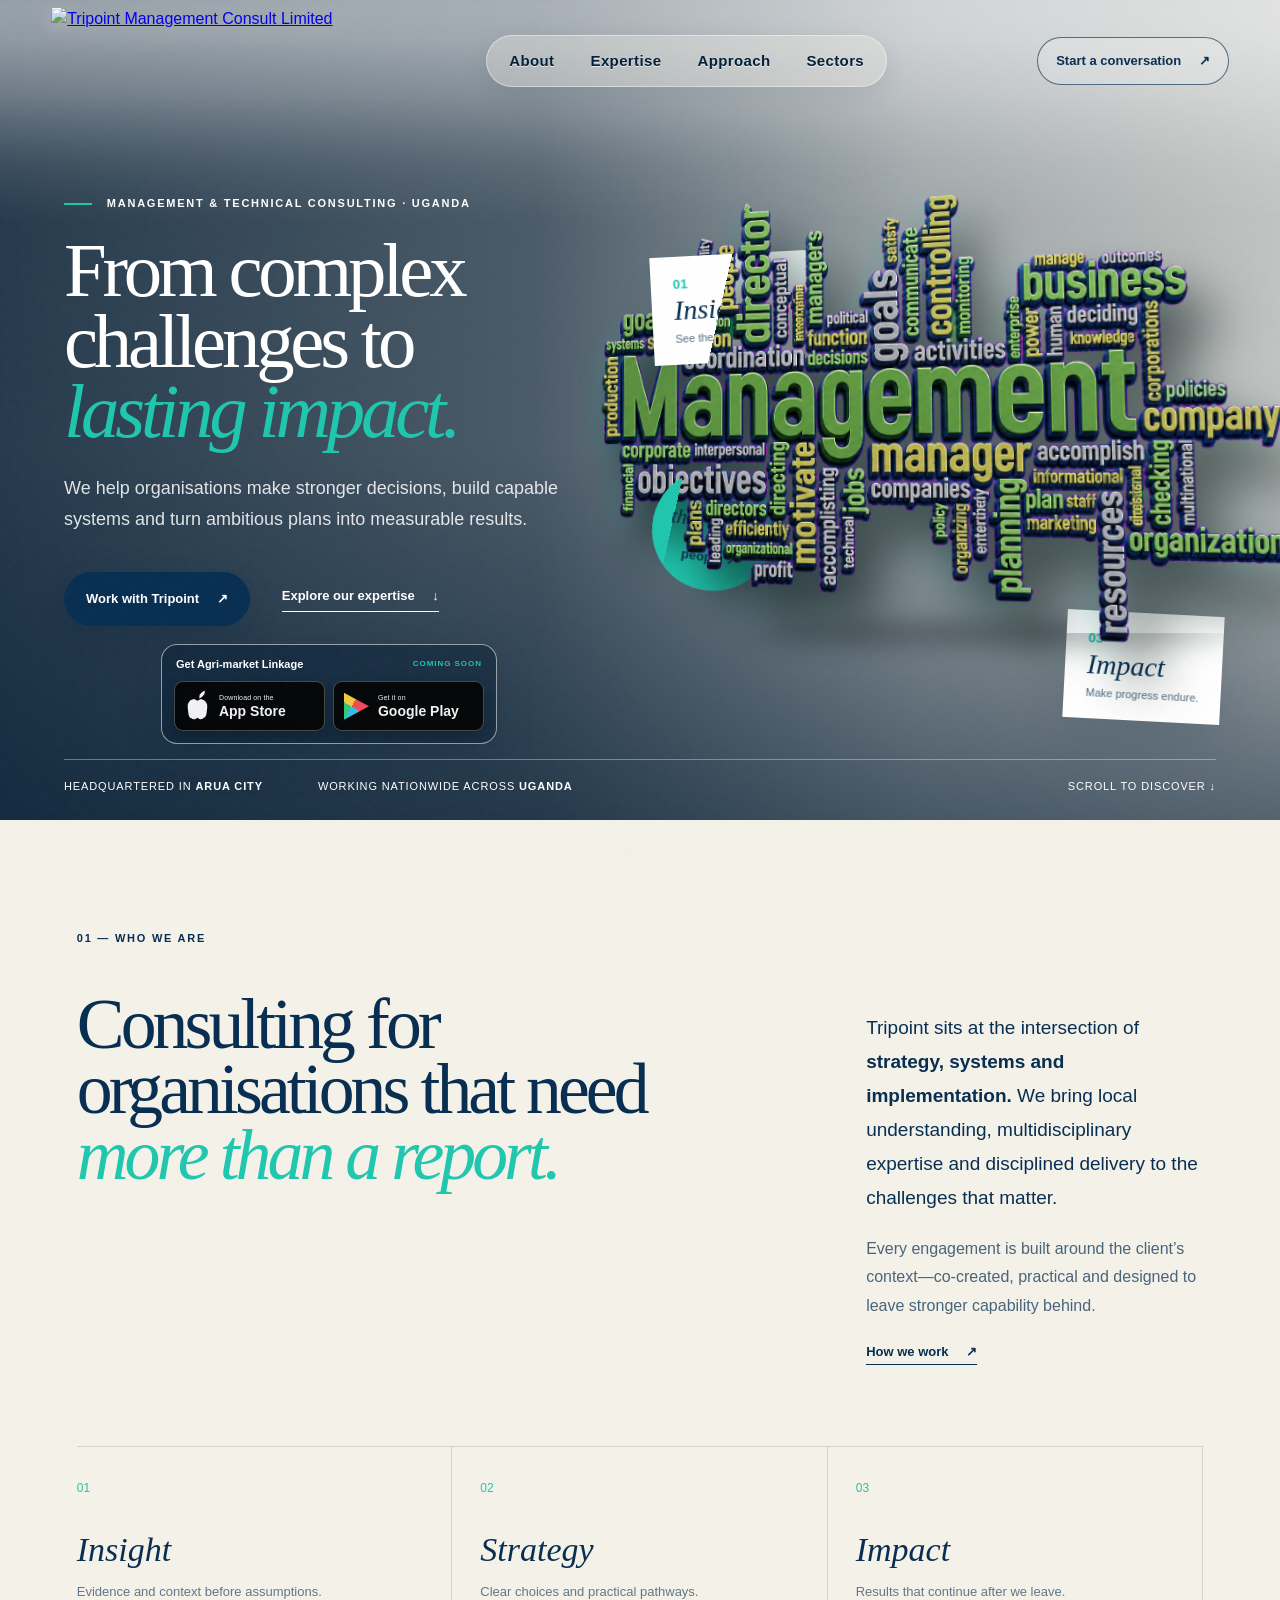
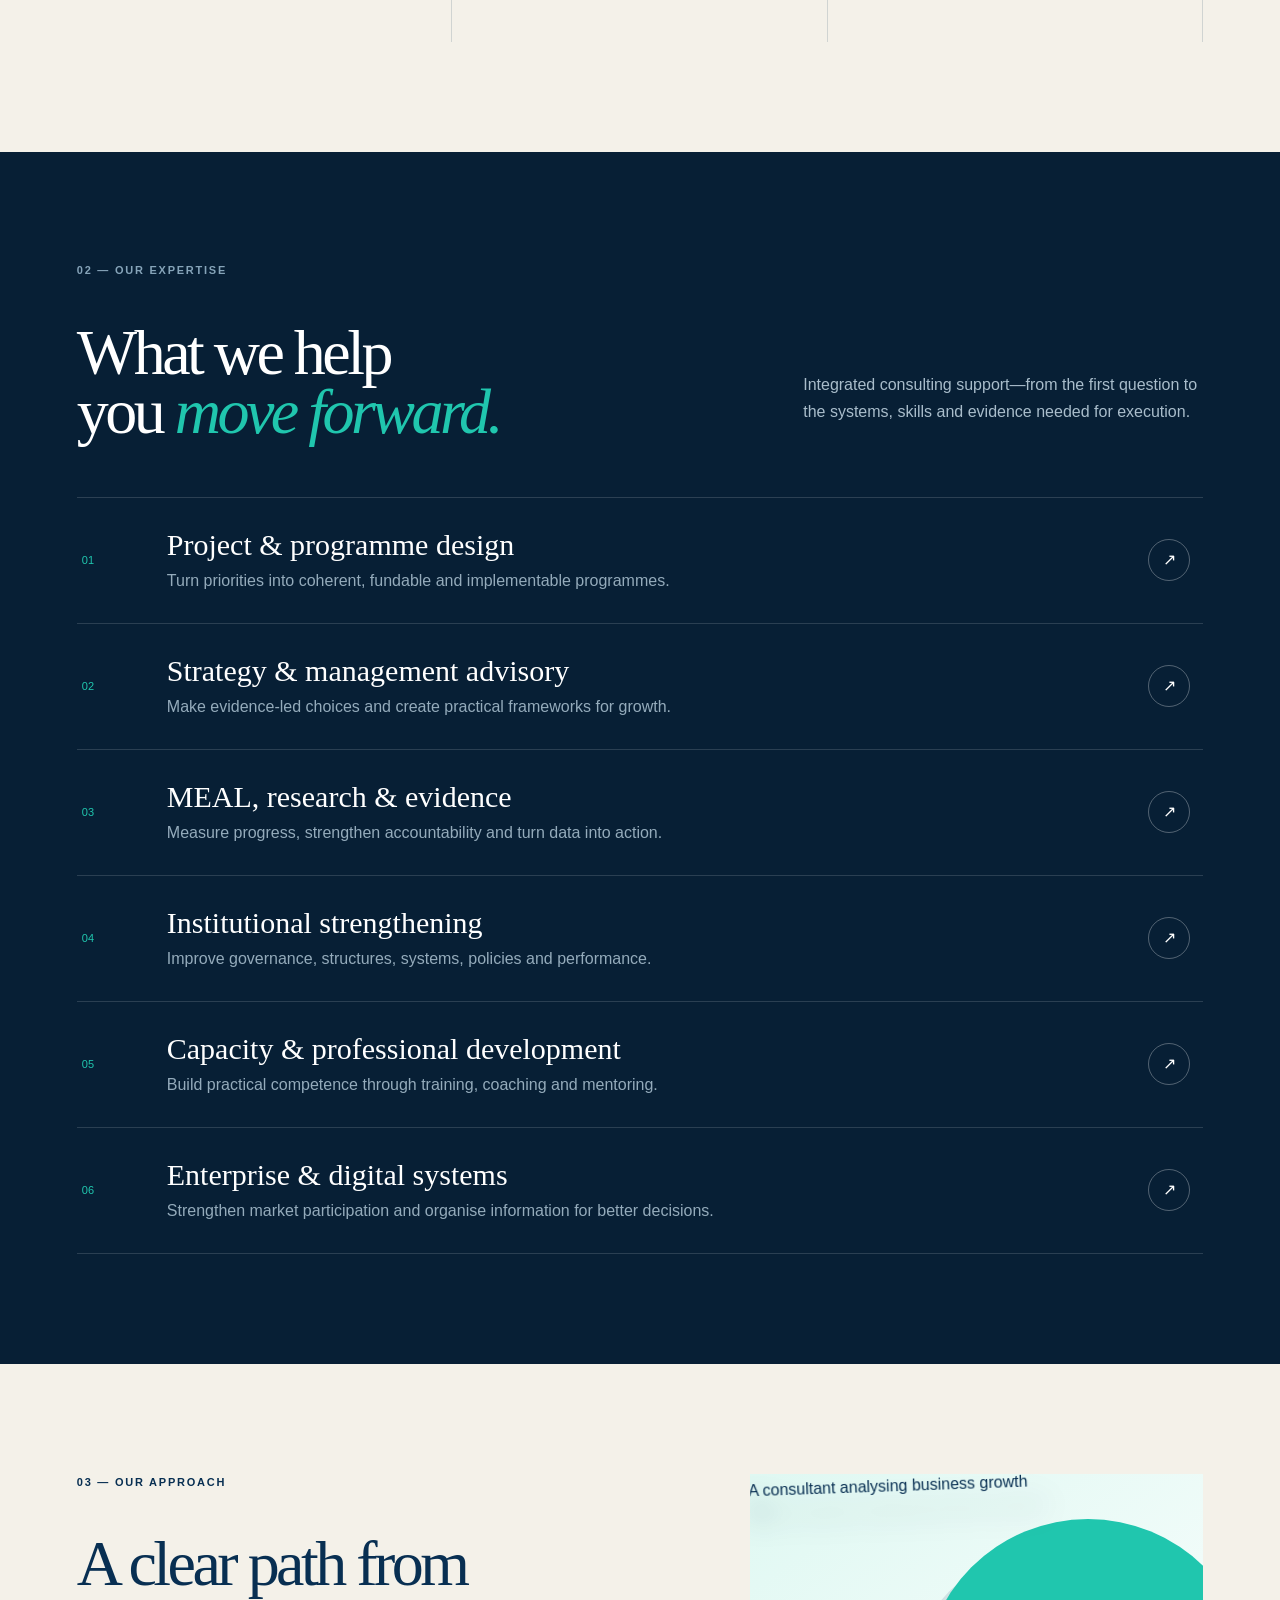
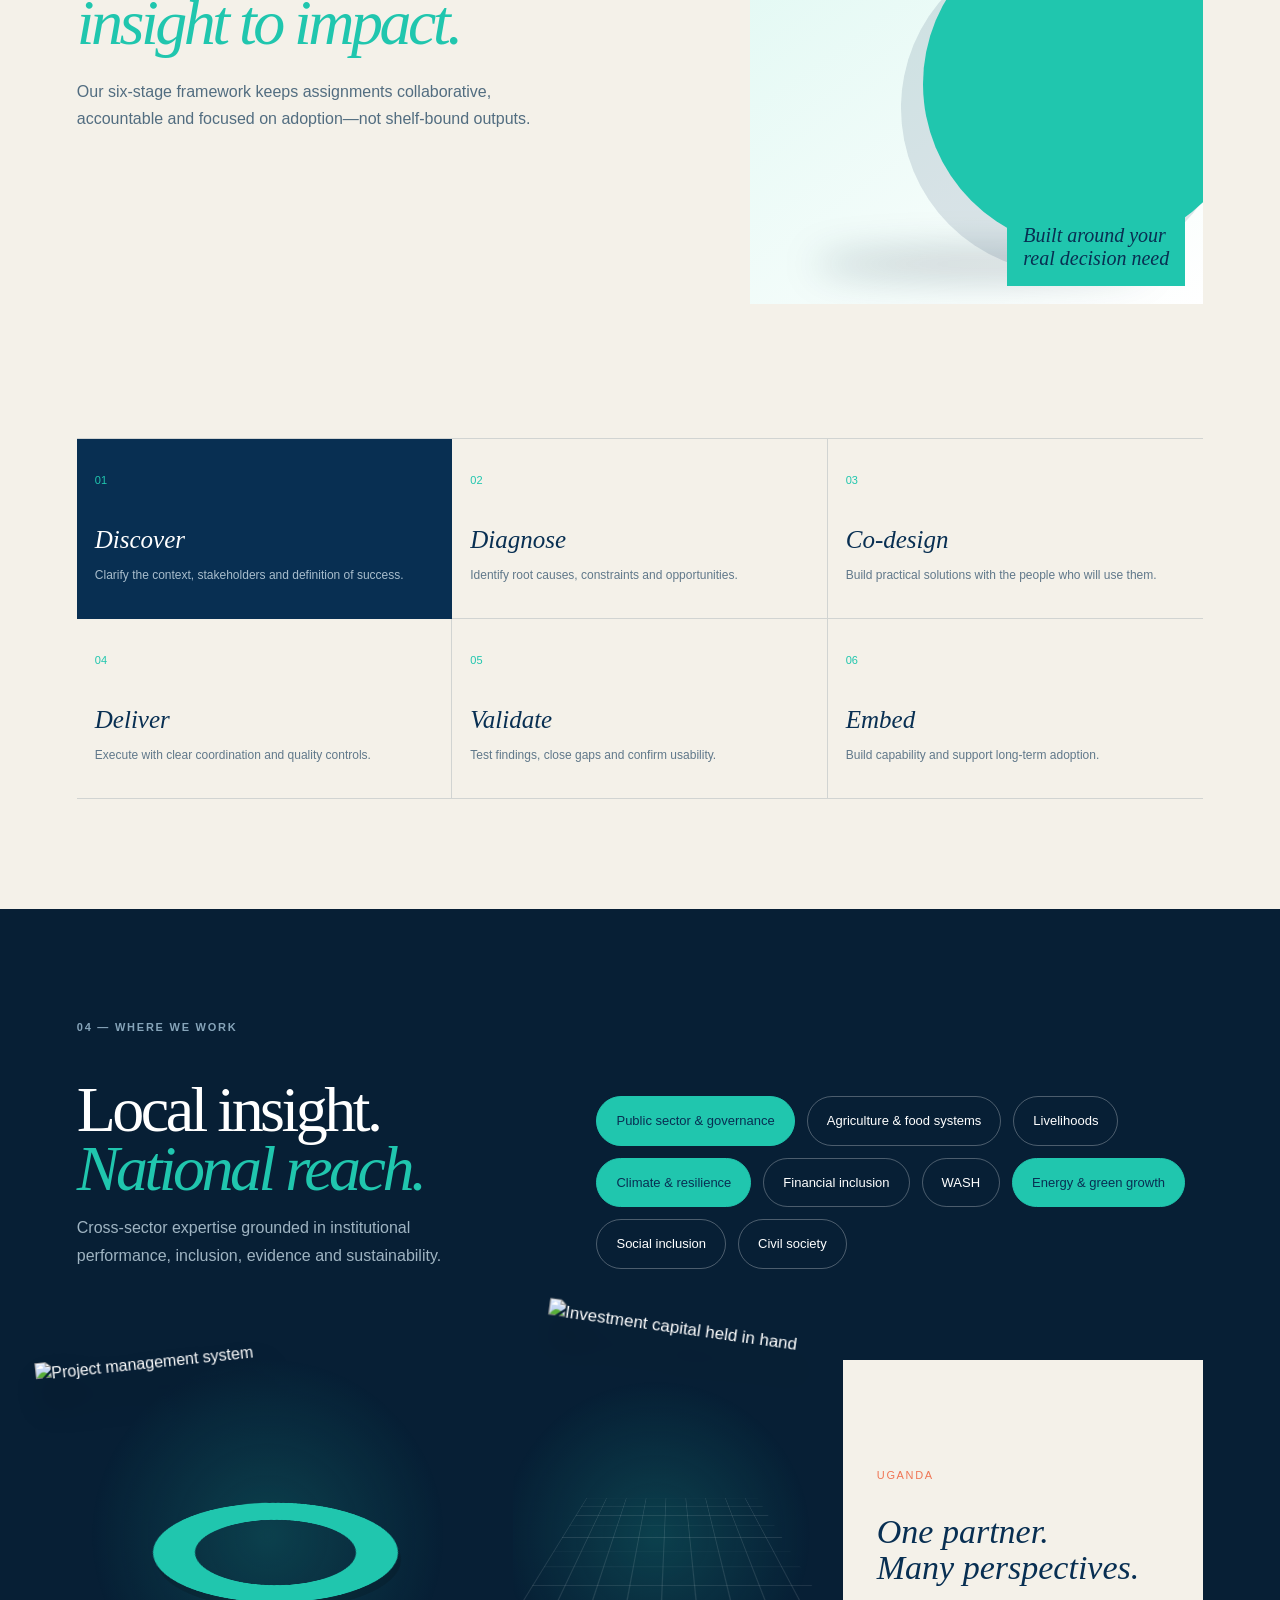
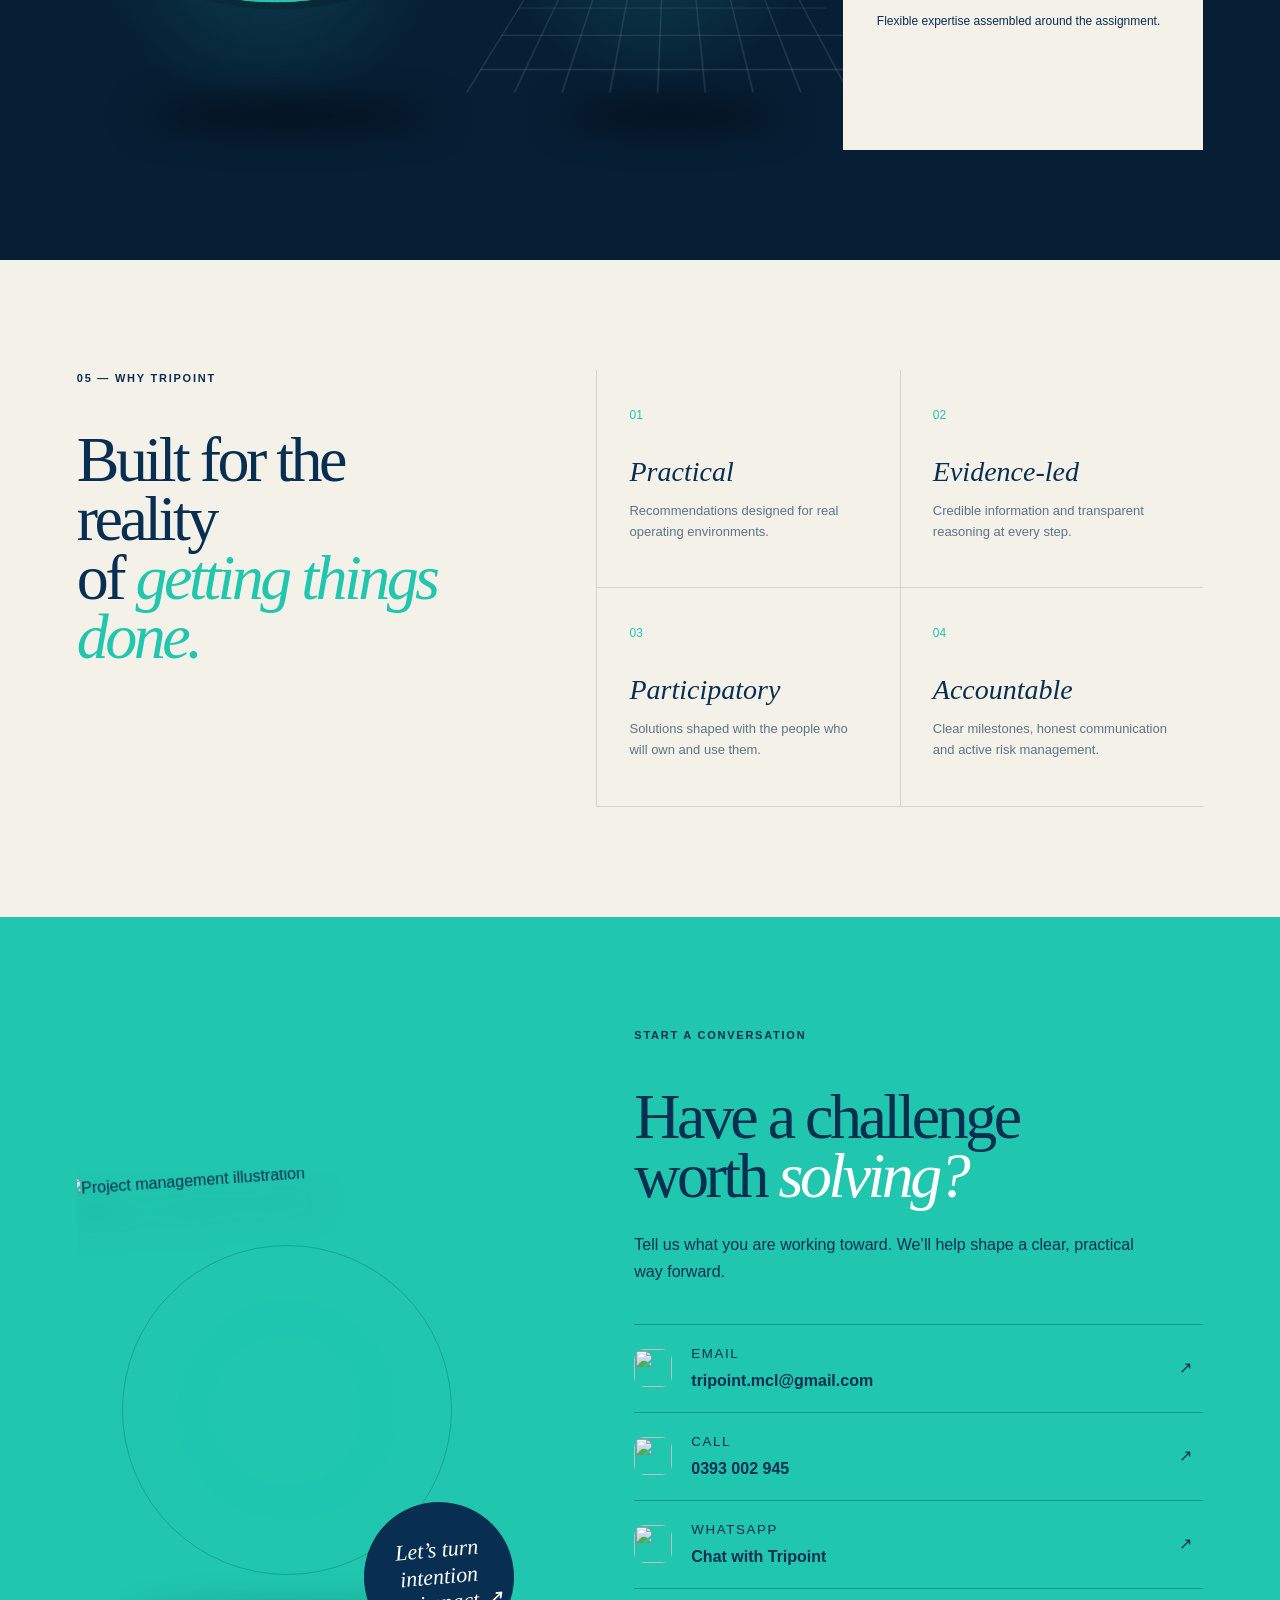
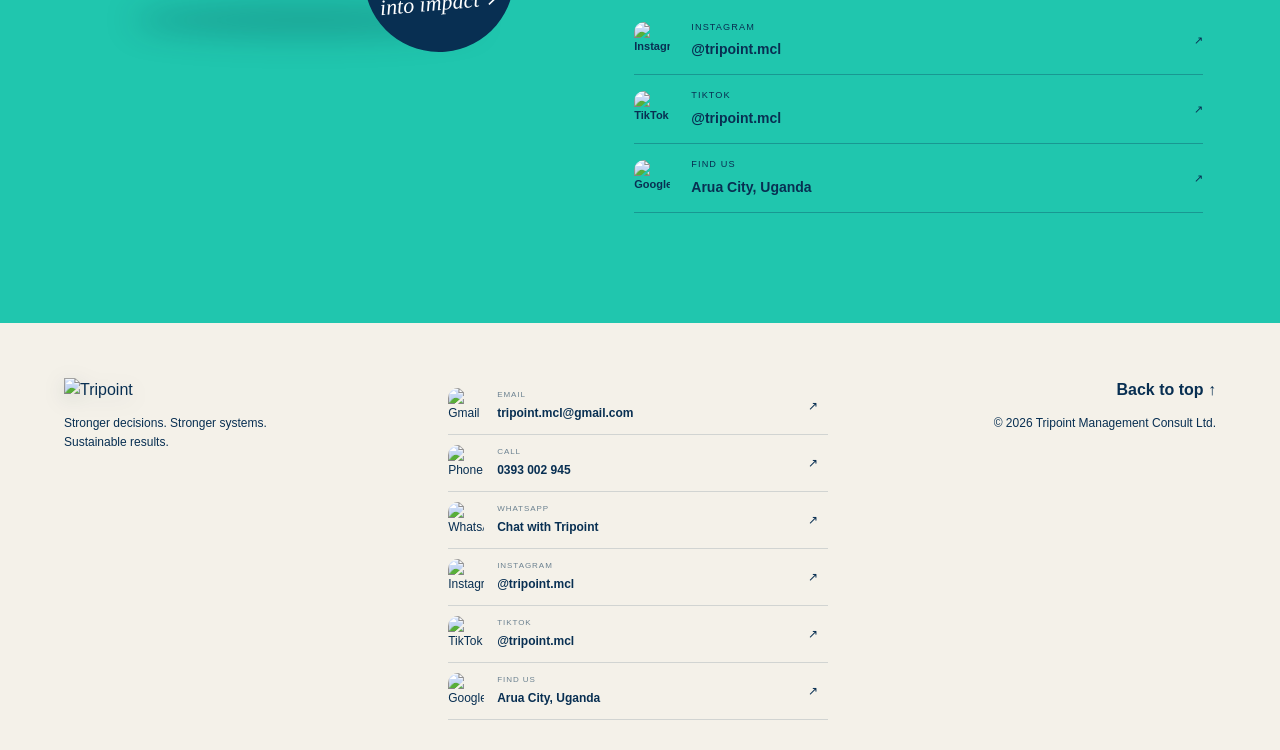
==== index.html @ 6d9716b6 "Replace hero graph with management artwork" ====
<!doctype html>
<html lang="en">
<head>
  <meta charset="UTF-8">
  <meta name="viewport" content="width=device-width, initial-scale=1.0">
  <meta name="description" content="Tripoint Management Consult Limited — practical, evidence-informed consulting for stronger institutions and sustainable results across Uganda.">
  <title>Tripoint Management Consult Limited</title>
  <link rel="stylesheet" href="styles.css">
  <script defer src="script.js"></script>
</head>
<body>
  <div class="noise" aria-hidden="true"></div>
  <header class="site-header" id="top">
    <a class="brand" href="#top" aria-label="Tripoint home"><img src="assets/tripoint-logo-transparent.png" alt="Tripoint Management Consult Limited"></a>
    <nav class="desktop-nav" aria-label="Primary navigation">
      <a href="about.html">About</a><a href="expertise.html">Expertise</a><a href="approach.html">Approach</a><a href="sectors.html">Sectors</a>
    </nav>
    <a class="nav-cta" href="contact.html">Start a conversation <span>↗</span></a>
    <button class="menu-toggle" aria-expanded="false" aria-controls="mobile-nav" aria-label="Open menu"><span></span><span></span><span></span></button>
    <nav class="mobile-nav" id="mobile-nav" aria-label="Mobile navigation"><a href="about.html">About</a><a href="expertise.html">Expertise</a><a href="approach.html">Approach</a><a href="sectors.html">Sectors</a><a href="contact.html">Contact</a></nav>
  </header>

  <main>
    <section class="hero">
      <div class="hero-copy reveal">
        <p class="eyebrow"><span></span> Management & technical consulting · Uganda</p>
        <h1>From complex<br>challenges to<br><em>lasting impact.</em></h1>
        <p class="hero-lede">We help organisations make stronger decisions, build capable systems and turn ambitious plans into measurable results.</p>
        <div class="hero-actions">
          <div class="hero-action-links"><a class="button primary" href="contact.html">Work with Tripoint <span>↗</span></a><a class="text-link" href="#services">Explore our expertise <span>↓</span></a></div>
          <div class="app-downloads" aria-label="Agri-market Linkage app downloads coming soon">
            <div class="app-downloads-heading"><strong>Get Agri-market Linkage</strong><span>Coming soon</span></div>
            <div class="store-links">
              <a class="store-badge apple-store" href="#" data-placeholder-link aria-disabled="true" aria-label="Download on the App Store — coming soon"><span class="store-icon apple-icon" aria-hidden="true">●</span><span><small>Download on the</small><strong>App Store</strong></span></a>
              <a class="store-badge play-store" href="#" data-placeholder-link aria-disabled="true" aria-label="Get it on Google Play — coming soon"><span class="store-icon play-icon" aria-hidden="true"></span><span><small>Get it on</small><strong>Google Play</strong></span></a>
            </div>
          </div>
        </div>
      </div>
      <div class="hero-art reveal" aria-label="A visual collage representing strategy, partnership and growth">
        <div class="hero-orbit orbit-one"></div><div class="hero-orbit orbit-two"></div>
        <img class="hero-cutout hero-wordcloud" src="assets/management-wordcloud-3d.png" alt="Three-dimensional management word cloud">
        <div class="floating-card card-insight"><small>01</small><strong>Insight</strong><p>See the real challenge.</p></div>
        <div class="floating-card card-impact"><small>03</small><strong>Impact</strong><p>Make progress endure.</p></div>
        <a class="stamp" href="approach.html" aria-label="Explore Tripoint's approach">Strategy<br><span>that moves</span><br>people ↗</a>
      </div>
      <div class="hero-footer"><p>Headquartered in <strong>Arua City</strong></p><p>Working nationwide across <strong>Uganda</strong></p><a href="#about">Scroll to discover <span>↓</span></a></div>
    </section>

    <section class="statement section" id="about">
      <div class="section-kicker reveal">01 — Who we are</div>
      <div class="statement-grid">
        <h2 class="reveal">Consulting for organisations that need <em>more than a report.</em></h2>
        <div class="statement-copy reveal"><p>Tripoint sits at the intersection of <strong>strategy, systems and implementation.</strong> We bring local understanding, multidisciplinary expertise and disciplined delivery to the challenges that matter.</p><p>Every engagement is built around the client’s context—co-created, practical and designed to leave stronger capability behind.</p><a class="text-link dark" href="#approach">How we work <span>↗</span></a></div>
      </div>
      <div class="principles reveal">
        <article><span>01</span><h3>Insight</h3><p>Evidence and context before assumptions.</p></article>
        <article><span>02</span><h3>Strategy</h3><p>Clear choices and practical pathways.</p></article>
        <article><span>03</span><h3>Impact</h3><p>Results that continue after we leave.</p></article>
      </div>
    </section>

    <section class="services section" id="services">
      <div class="services-heading reveal"><div><div class="section-kicker light">02 — Our expertise</div><h2>What we help<br>you <em>move forward.</em></h2></div><p>Integrated consulting support—from the first question to the systems, skills and evidence needed for execution.</p></div>
      <div class="service-list">
        <a class="service-item reveal" href="expertise.html"><span class="service-no">01</span><div><h3>Project & programme design</h3><p>Turn priorities into coherent, fundable and implementable programmes.</p></div><span class="service-arrow">↗</span></a>
        <a class="service-item reveal" href="expertise.html"><span class="service-no">02</span><div><h3>Strategy & management advisory</h3><p>Make evidence-led choices and create practical frameworks for growth.</p></div><span class="service-arrow">↗</span></a>
        <a class="service-item reveal" href="expertise.html"><span class="service-no">03</span><div><h3>MEAL, research & evidence</h3><p>Measure progress, strengthen accountability and turn data into action.</p></div><span class="service-arrow">↗</span></a>
        <a class="service-item reveal" href="expertise.html"><span class="service-no">04</span><div><h3>Institutional strengthening</h3><p>Improve governance, structures, systems, policies and performance.</p></div><span class="service-arrow">↗</span></a>
        <a class="service-item reveal" href="expertise.html"><span class="service-no">05</span><div><h3>Capacity & professional development</h3><p>Build practical competence through training, coaching and mentoring.</p></div><span class="service-arrow">↗</span></a>
        <a class="service-item reveal" href="expertise.html"><span class="service-no">06</span><div><h3>Enterprise & digital systems</h3><p>Strengthen market participation and organise information for better decisions.</p></div><span class="service-arrow">↗</span></a>
      </div>
    </section>

    <section class="approach section" id="approach">
      <div class="approach-intro reveal"><div class="section-kicker">03 — Our approach</div><h2>A clear path from<br><em>insight to impact.</em></h2><p>Our six-stage framework keeps assignments collaborative, accountable and focused on adoption—not shelf-bound outputs.</p></div>
      <div class="approach-visual reveal"><div class="depth-disc"></div><img src="assets/consultant-cutout.png" alt="A consultant analysing business growth"><span class="visual-label">Built around your<br>real decision need</span></div>
      <div class="steps reveal">
        <article class="active"><span>01</span><h3>Discover</h3><p>Clarify the context, stakeholders and definition of success.</p></article>
        <article><span>02</span><h3>Diagnose</h3><p>Identify root causes, constraints and opportunities.</p></article>
        <article><span>03</span><h3>Co-design</h3><p>Build practical solutions with the people who will use them.</p></article>
        <article><span>04</span><h3>Deliver</h3><p>Execute with clear coordination and quality controls.</p></article>
        <article><span>05</span><h3>Validate</h3><p>Test findings, close gaps and confirm usability.</p></article>
        <article><span>06</span><h3>Embed</h3><p>Build capability and support long-term adoption.</p></article>
      </div>
    </section>

    <section class="sectors section" id="sectors">
      <div class="section-kicker light reveal">04 — Where we work</div>
      <div class="sector-layout">
        <div class="sector-title reveal"><h2>Local insight.<br><em>National reach.</em></h2><p>Cross-sector expertise grounded in institutional performance, inclusion, evidence and sustainability.</p></div>
        <div class="sector-cloud reveal"><a href="sectors.html">Public sector & governance</a><a href="sectors.html">Agriculture & food systems</a><a href="sectors.html">Livelihoods</a><a href="sectors.html">Climate & resilience</a><a href="sectors.html">Financial inclusion</a><a href="sectors.html">WASH</a><a href="sectors.html">Energy & green growth</a><a href="sectors.html">Social inclusion</a><a href="sectors.html">Civil society</a></div>
      </div>
      <div class="sector-collage reveal"><figure class="cutout-stage stage-project"><span class="stage-ring"></span><img src="assets/project-management-cutout.png" alt="Project management system"></figure><figure class="cutout-stage stage-capital"><span class="stage-grid"></span><img src="assets/capital-cutout.png" alt="Investment capital held in hand"></figure><div class="collage-note"><span>Uganda</span><strong>One partner.<br>Many perspectives.</strong><p>Flexible expertise assembled around the assignment.</p></div></div>
    </section>

    <section class="why section">
      <div class="why-copy reveal"><div class="section-kicker">05 — Why Tripoint</div><h2>Built for the reality<br>of <em>getting things done.</em></h2></div>
      <div class="why-grid reveal"><article><span>01</span><h3>Practical</h3><p>Recommendations designed for real operating environments.</p></article><article><span>02</span><h3>Evidence-led</h3><p>Credible information and transparent reasoning at every step.</p></article><article><span>03</span><h3>Participatory</h3><p>Solutions shaped with the people who will own and use them.</p></article><article><span>04</span><h3>Accountable</h3><p>Clear milestones, honest communication and active risk management.</p></article></div>
    </section>

    <section class="contact section" id="contact">
      <div class="contact-art reveal"><span class="contact-ring one"></span><span class="contact-ring two"></span><img src="assets/project-management-transparent.png" alt="Project management illustration"><a class="contact-badge" href="contact.html" aria-label="Start a conversation with Tripoint">Let’s turn<br>intention<br>into impact ↗</a></div>
      <div class="contact-copy reveal"><div class="section-kicker">Start a conversation</div><h2>Have a challenge<br>worth <em>solving?</em></h2><p>Tell us what you are working toward. We’ll help shape a clear, practical way forward.</p><div class="contact-links icon-contact-links"><a href="mailto:tripoint.mcl@gmail.com"><img src="assets/gmail.jpg" alt=""><span><small>Email</small><strong>tripoint.mcl@gmail.com</strong></span><b>↗</b></a><a href="tel:+256393002945"><img src="assets/phone.jpg" alt=""><span><small>Call</small><strong>0393 002 945</strong></span><b>↗</b></a><a href="https://wa.me/256781678974" target="_blank" rel="noopener"><img src="assets/whatsapp.jpg" alt=""><span><small>WhatsApp</small><strong>Chat with Tripoint</strong></span><b>↗</b></a></div><div class="social-links contact-socials"><a href="https://www.instagram.com/" target="_blank" rel="noopener"><img src="assets/instagram.jpg" alt="Instagram"><span><small>Instagram</small><strong>@tripoint.mcl</strong></span><b>↗</b></a><a href="https://www.tiktok.com/" target="_blank" rel="noopener"><img src="assets/tiktok.jpg" alt="TikTok"><span><small>TikTok</small><strong>@tripoint.mcl</strong></span><b>↗</b></a><a href="https://www.google.com/maps/search/?api=1&query=Arua+City+Uganda" target="_blank" rel="noopener"><img src="assets/maps.jpg" alt="Google Maps"><span><small>Find us</small><strong>Arua City, Uganda</strong></span><b>↗</b></a></div></div>
    </section>
  </main>

  <footer><div class="footer-brand"><img src="assets/tripoint-logo-transparent.png" alt="Tripoint"><p>Stronger decisions. Stronger systems.<br>Sustainable results.</p></div><div class="social-links footer-socials"><a href="mailto:tripoint.mcl@gmail.com"><img src="assets/gmail.jpg" alt="Gmail"><span><small>Email</small><strong>tripoint.mcl@gmail.com</strong></span><b>↗</b></a><a href="tel:+256393002945"><img src="assets/phone.jpg" alt="Phone"><span><small>Call</small><strong>0393 002 945</strong></span><b>↗</b></a><a href="https://wa.me/256781678974" target="_blank" rel="noopener"><img src="assets/whatsapp.jpg" alt="WhatsApp"><span><small>WhatsApp</small><strong>Chat with Tripoint</strong></span><b>↗</b></a><a href="https://www.instagram.com/" target="_blank" rel="noopener"><img src="assets/instagram.jpg" alt="Instagram"><span><small>Instagram</small><strong>@tripoint.mcl</strong></span><b>↗</b></a><a href="https://www.tiktok.com/" target="_blank" rel="noopener"><img src="assets/tiktok.jpg" alt="TikTok"><span><small>TikTok</small><strong>@tripoint.mcl</strong></span><b>↗</b></a><a href="https://www.google.com/maps/search/?api=1&query=Arua+City+Uganda" target="_blank" rel="noopener"><img src="assets/maps.jpg" alt="Google Maps"><span><small>Find us</small><strong>Arua City, Uganda</strong></span><b>↗</b></a></div><div class="footer-end"><a class="back-to-top" href="#top">Back to top ↑</a><p>© <span id="year"></span> Tripoint Management Consult Ltd.</p></div></footer>
</body>
</html>
---- styles.css ----
:root{--ink:#082f52;--ink-2:#071f35;--mint:#20c6ae;--paper:#f4f1e9;--white:#fff;--line:rgba(8,47,82,.15);--orange:#ef7554;--serif:Georgia,'Times New Roman',serif;--sans:Arial,Helvetica,sans-serif}*{box-sizing:border-box}html{scroll-behavior:smooth}body{margin:0;background:var(--paper);color:var(--ink);font-family:var(--sans);overflow-x:hidden}.noise{position:fixed;inset:0;pointer-events:none;z-index:99;opacity:.025;background-image:url("data:image/svg+xml,%3Csvg viewBox='0 0 140 140' xmlns='http://www.w3.org/2000/svg'%3E%3Cfilter id='n'%3E%3CfeTurbulence type='fractalNoise' baseFrequency='.9' numOctaves='3' stitchTiles='stitch'/%3E%3C/filter%3E%3Crect width='100%25' height='100%25' filter='url(%23n)' opacity='.8'/%3E%3C/svg%3E")}.site-header{height:90px;padding:12px 4vw;display:flex;align-items:center;justify-content:space-between;border-bottom:1px solid var(--line);position:absolute;top:0;left:0;width:100%;z-index:20}.brand{background:white;border-radius:4px;padding:8px 12px;display:block}.brand img{width:120px;height:50px;object-fit:contain;display:block}.desktop-nav{display:flex;gap:36px}.desktop-nav a,.nav-cta,.mobile-nav a{color:var(--ink);text-decoration:none;font-size:13px;font-weight:700}.nav-cta{border:1px solid var(--ink);border-radius:99px;padding:13px 18px}.nav-cta span,.button span{margin-left:14px}.menu-toggle,.mobile-nav{display:none}.hero{min-height:810px;padding:150px 5vw 42px;position:relative;display:grid;grid-template-columns:1fr 1fr;align-items:center;background:radial-gradient(circle at 83% 20%,rgba(32,198,174,.12),transparent 26%),var(--paper)}.hero-copy{z-index:3}.eyebrow,.section-kicker{text-transform:uppercase;font-size:11px;letter-spacing:.16em;font-weight:800}.eyebrow span{width:28px;height:2px;display:inline-block;background:var(--mint);vertical-align:middle;margin-right:10px}.hero h1,.section h2{font:400 clamp(58px,6vw,98px)/.92 var(--serif);letter-spacing:-.055em;margin:25px 0}.hero h1 em,.section h2 em{font-weight:400;color:var(--mint)}.hero-lede{max-width:550px;font-size:18px;line-height:1.7;color:#385a72}.hero-actions{display:flex;align-items:center;gap:32px;margin-top:38px}.button{padding:17px 22px;border-radius:99px;text-decoration:none;font-size:13px;font-weight:800}.primary{background:var(--ink);color:white}.text-link{color:var(--ink);text-decoration:none;font-size:13px;font-weight:800;border-bottom:1px solid currentColor;padding-bottom:5px}.text-link span{margin-left:14px}.hero-art{height:570px;position:relative}.hero-orbit{position:absolute;border:1px solid rgba(8,47,82,.18);border-radius:50%}.orbit-one{width:470px;height:470px;top:30px;left:50px}.orbit-two{width:300px;height:300px;top:110px;left:140px}.image-tile{position:absolute;margin:0;overflow:hidden;box-shadow:0 30px 80px rgba(7,31,53,.18)}.image-tile img{width:100%;height:100%;object-fit:cover}.tile-main{width:390px;height:480px;right:12px;top:25px;border-radius:180px 180px 18px 18px}.tile-growth{width:175px;height:220px;left:22px;bottom:28px;border:9px solid var(--paper);transform:rotate(-5deg)}.floating-card{position:absolute;background:var(--white);padding:18px 22px;box-shadow:0 20px 60px rgba(7,31,53,.13);z-index:3}.floating-card small{display:block;color:var(--mint);font-weight:bold}.floating-card strong{font:italic 28px var(--serif)}.floating-card p{font-size:11px;margin:4px 0 0;color:#547085}.card-insight{top:38px;left:10px;transform:rotate(-3deg)}.card-impact{right:-20px;bottom:28px;transform:rotate(3deg)}.stamp{position:absolute;z-index:4;right:270px;top:238px;width:122px;height:122px;border-radius:50%;background:var(--mint);display:grid;place-content:center;text-align:center;font:700 13px/1.25 var(--sans);transform:rotate(8deg)}.stamp span{font:italic 20px var(--serif)}.hero-footer{position:absolute;bottom:26px;left:5vw;right:5vw;border-top:1px solid var(--line);padding-top:18px;display:flex;gap:55px;align-items:center;font-size:11px;text-transform:uppercase;letter-spacing:.08em}.hero-footer p{margin:0}.hero-footer a{margin-left:auto;color:var(--ink);text-decoration:none}.section{padding:110px 6vw}.section-kicker{margin-bottom:45px}.statement-grid{display:grid;grid-template-columns:1.6fr .8fr;gap:9vw}.statement h2{font-size:clamp(48px,5.6vw,84px);margin:0}.statement-copy{font-size:16px;line-height:1.8;color:#48657a}.statement-copy p:first-child{font-size:19px;color:var(--ink)}.principles{display:grid;grid-template-columns:repeat(3,1fr);margin-top:80px;border-top:1px solid var(--line)}.principles article{padding:28px;border-right:1px solid var(--line)}.principles article:first-child{padding-left:0}.principles span,.why-grid span{color:var(--mint);font-size:12px}.principles h3{font:italic 34px var(--serif);margin:32px 0 8px}.principles p{color:#607889;font-size:13px}.services,.sectors{background:var(--ink-2);color:white}.services-heading{display:flex;justify-content:space-between;align-items:end;border-bottom:1px solid rgba(255,255,255,.15);padding-bottom:55px}.section-kicker.light{color:#86a4b9}.services-heading h2,.sector-title h2{font-size:clamp(50px,5vw,78px);margin:0}.services-heading>p{max-width:400px;color:#a9bdcb;line-height:1.7}.service-item{display:grid;grid-template-columns:65px 1fr 50px;gap:20px;padding:30px 5px;border-bottom:1px solid rgba(255,255,255,.14);align-items:center;transition:.3s}.service-item:hover{padding-left:18px;background:rgba(255,255,255,.04)}.service-no{color:var(--mint);font-size:11px}.service-item h3{font:400 30px var(--serif);margin:0}.service-item p{color:#94abbb;margin:7px 0 0}.service-arrow{border:1px solid rgba(255,255,255,.3);width:42px;height:42px;border-radius:50%;display:grid;place-items:center}.approach{display:grid;grid-template-columns:.9fr .7fr;gap:7vw}.approach-intro h2{font-size:clamp(50px,5vw,76px)}.approach-intro>p{line-height:1.7;color:#526d80;max-width:480px}.approach-visual{position:relative;height:430px;background:white;overflow:hidden;transform:rotate(2deg)}.approach-visual img{width:100%;height:100%;object-fit:cover;mix-blend-mode:multiply}.visual-label{position:absolute;right:18px;bottom:18px;background:var(--mint);padding:16px;font:italic 20px var(--serif)}.steps{grid-column:1/-1;display:grid;grid-template-columns:repeat(6,1fr);border-top:1px solid var(--line);margin-top:45px}.steps article{padding:28px 18px 10px;border-right:1px solid var(--line);min-height:190px}.steps article.active{background:var(--ink);color:white}.steps span{font-size:11px;color:var(--mint)}.steps h3{font:italic 25px var(--serif);margin:35px 0 10px}.steps p{font-size:12px;line-height:1.5;color:#60788a}.steps .active p{color:#a8bdcc}.sector-layout{display:grid;grid-template-columns:.8fr 1.2fr;gap:9vw}.sector-title p{color:#9fb4c2;line-height:1.7;max-width:430px}.sector-cloud{display:flex;flex-wrap:wrap;align-content:center;gap:12px}.sector-cloud span{border:1px solid rgba(255,255,255,.28);border-radius:99px;padding:15px 19px;font-size:13px}.sector-cloud span:nth-child(3n+1){background:var(--mint);color:var(--ink);border-color:var(--mint)}.sector-collage{margin-top:75px;display:grid;grid-template-columns:1fr .75fr .85fr;height:390px;gap:12px}.sector-collage figure{margin:0;overflow:hidden}.sector-collage img{width:100%;height:100%;object-fit:cover}.sector-collage figure:first-child img{mix-blend-mode:screen}.collage-note{background:var(--paper);color:var(--ink);padding:34px;display:flex;flex-direction:column;justify-content:center}.collage-note span{font-size:11px;text-transform:uppercase;letter-spacing:.15em;color:var(--orange)}.collage-note strong{font:italic 34px/1.05 var(--serif);margin:30px 0 15px}.collage-note p{font-size:12px;line-height:1.5}.why{display:grid;grid-template-columns:.8fr 1.2fr;gap:9vw}.why-copy h2{font-size:clamp(48px,5vw,74px)}.why-grid{display:grid;grid-template-columns:1fr 1fr}.why-grid article{padding:32px;border-bottom:1px solid var(--line);border-left:1px solid var(--line)}.why-grid h3{font:italic 28px var(--serif);margin:30px 0 10px}.why-grid p{color:#5c7587;font-size:13px;line-height:1.6}.contact{background:var(--mint);display:grid;grid-template-columns:.8fr 1fr;gap:8vw;align-items:center}.contact-art{height:500px;position:relative;background:white;overflow:hidden}.contact-art img{width:100%;height:100%;object-fit:cover;mix-blend-mode:multiply}.contact-badge{position:absolute;right:18px;bottom:18px;background:var(--ink);color:white;width:150px;height:150px;border-radius:50%;display:grid;place-content:center;text-align:center;font:italic 22px/1.2 var(--serif);transform:rotate(-5deg)}.contact-copy h2{font-size:clamp(50px,5vw,78px)}.contact-copy h2 em{color:white}.contact-copy>p{max-width:520px;line-height:1.7}.contact-links{margin-top:38px;border-top:1px solid rgba(8,47,82,.3)}.contact-links a{display:grid;grid-template-columns:90px 1fr 30px;align-items:center;padding:19px 0;border-bottom:1px solid rgba(8,47,82,.3);color:var(--ink);text-decoration:none}.contact-links small{text-transform:uppercase;letter-spacing:.12em}.placeholder-note{display:block;margin-top:15px;opacity:.65}footer{padding:55px 5vw 30px;background:var(--paper);display:grid;grid-template-columns:1.4fr 1fr 1fr 1.2fr;gap:30px;align-items:start}footer img{width:130px}footer small{text-transform:uppercase;letter-spacing:.13em;font-size:9px;color:#6b8190}footer p{font-size:12px;line-height:1.6}.footer-end{text-align:right}.footer-end a{color:var(--ink);text-decoration:none;font-weight:bold}.reveal{opacity:0;transform:translateY(22px);transition:opacity .75s ease,transform .75s ease}.reveal.visible{opacity:1;transform:none}
@media(max-width:900px){.desktop-nav,.nav-cta{display:none}.menu-toggle{display:flex;background:none;border:0;flex-direction:column;gap:6px;padding:12px}.menu-toggle span{width:26px;height:2px;background:var(--ink)}.mobile-nav{display:flex;position:absolute;top:78px;left:4vw;right:4vw;background:var(--ink);padding:25px;flex-direction:column;gap:20px;transform:scaleY(0);transform-origin:top;opacity:0;transition:.25s}.mobile-nav.open{transform:scaleY(1);opacity:1}.mobile-nav a{color:white}.hero{grid-template-columns:1fr;padding-top:135px}.hero-art{margin-top:35px}.hero-footer{display:none}.statement-grid,.approach,.sector-layout,.why,.contact{grid-template-columns:1fr}.steps{grid-template-columns:repeat(3,1fr)}.sector-collage{grid-template-columns:1fr 1fr;height:auto}.sector-collage figure{height:330px}.collage-note{grid-column:1/-1}.services-heading{align-items:start;gap:30px}.services-heading,.hero-actions{flex-direction:column}.why-grid{margin-top:0}footer{grid-template-columns:1fr 1fr}.footer-end{text-align:left}}
@media(max-width:600px){.site-header{height:78px}.brand img{width:92px;height:38px}.hero{padding:115px 22px 50px;min-height:auto}.hero h1{font-size:53px}.hero-art{height:470px}.tile-main{width:77%;height:380px}.tile-growth{width:145px;height:180px;left:-5px}.card-insight{display:none}.card-impact{right:0}.stamp{right:auto;left:10px;top:205px}.section{padding:78px 22px}.section h2{font-size:47px}.statement-grid{gap:35px}.principles{grid-template-columns:1fr}.principles article{border-right:0;border-bottom:1px solid var(--line);padding-left:0}.services-heading h2,.sector-title h2{font-size:47px}.services-heading>p{margin:0}.service-item{grid-template-columns:40px 1fr 35px}.service-item h3{font-size:23px}.service-item p{font-size:12px}.service-arrow{width:34px;height:34px}.approach-visual{height:360px}.steps{grid-template-columns:1fr 1fr}.steps article{min-height:170px}.sector-collage{display:block}.sector-collage figure{height:280px;margin-bottom:12px}.why-grid{grid-template-columns:1fr}.why-grid article{border-left:0;padding-left:0}.contact-art{height:360px}.contact-copy h2{font-size:48px}.contact-links a{grid-template-columns:65px 1fr 20px}.contact-links strong{font-size:13px}footer{grid-template-columns:1fr}.footer-end{text-align:left}}
@media(prefers-reduced-motion:reduce){html{scroll-behavior:auto}.reveal{opacity:1;transform:none;transition:none}}

/* Transparent cutouts and dimensional collage treatment */
.brand{background:transparent;padding:0}.brand img{width:145px;height:60px;filter:drop-shadow(0 5px 12px rgba(7,31,53,.16))}
.tile-main{width:335px;height:430px;right:10px;top:30px;opacity:.72}
.tile-growth{display:none}
.hero-cutout{position:absolute;z-index:3;object-fit:contain;filter:drop-shadow(0 30px 24px rgba(7,31,53,.3));transform-origin:center bottom}
.hero-consultant{width:340px;height:400px;right:175px;bottom:5px;transform:rotate(-4deg)}
.hero-capital{width:225px;height:310px;right:-65px;bottom:-12px;transform:rotate(9deg)}
.approach-visual{background:linear-gradient(145deg,#dff8f2,#fff);isolation:isolate}
.approach-visual:after{content:'';position:absolute;left:14%;right:12%;bottom:25px;height:30px;border-radius:50%;background:rgba(7,31,53,.2);filter:blur(18px);z-index:-1}
.approach-visual img{width:115%;height:112%;object-fit:contain;mix-blend-mode:normal;position:relative;z-index:2;filter:drop-shadow(18px 24px 15px rgba(7,31,53,.24));transform:translate(-6%,3%) rotate(-2deg)}
.depth-disc{position:absolute;width:330px;height:330px;border-radius:50%;background:var(--mint);right:-50px;top:45px;box-shadow:-22px 24px 0 rgba(8,47,82,.12);z-index:0}
.cutout-stage{position:relative;isolation:isolate;overflow:visible!important;background:radial-gradient(circle at 45% 45%,rgba(32,198,174,.2),transparent 56%)}
.cutout-stage:after{content:'';position:absolute;left:15%;right:15%;bottom:5%;height:28px;background:#0008;border-radius:50%;filter:blur(18px);z-index:-1}
.cutout-stage img{position:absolute;width:108%;height:112%;object-fit:contain;filter:drop-shadow(12px 24px 16px rgba(0,0,0,.36));z-index:2}
.stage-project img{left:-5%;top:-5%;transform:rotate(-6deg)}
.stage-capital img{left:4%;top:-7%;transform:rotate(8deg) scale(1.06)}
.stage-ring{position:absolute;width:245px;height:245px;border:42px solid var(--mint);border-radius:50%;left:18%;top:18%;transform:rotateX(66deg) rotateZ(-10deg);box-shadow:0 18px 0 rgba(0,0,0,.15);z-index:1}
.stage-grid{position:absolute;inset:12%;background-image:linear-gradient(rgba(255,255,255,.11) 1px,transparent 1px),linear-gradient(90deg,rgba(255,255,255,.11) 1px,transparent 1px);background-size:28px 28px;transform:perspective(300px) rotateX(57deg);z-index:0}
.contact-art{background:linear-gradient(145deg,#f8f5ed,#dff8f2);isolation:isolate}
.contact-art:after{content:'';position:absolute;left:12%;right:12%;bottom:7%;height:30px;border-radius:50%;background:rgba(7,31,53,.22);filter:blur(16px);z-index:-1}
.contact-art img{width:105%;height:105%;object-fit:contain;mix-blend-mode:normal;position:relative;z-index:2;filter:drop-shadow(14px 28px 18px rgba(7,31,53,.25));transform:translate(-5%,-2%) rotate(-4deg)}
.contact-ring{position:absolute;border:1px solid rgba(8,47,82,.24);border-radius:50%;z-index:0}.contact-ring.one{width:330px;height:330px;left:10%;top:15%}.contact-ring.two{width:220px;height:220px;left:22%;top:26%;border-width:35px;border-color:rgba(32,198,174,.3)}
footer img{width:155px;filter:drop-shadow(0 5px 10px rgba(7,31,53,.13))}
@media(max-width:600px){.brand img{width:118px;height:48px}.hero-consultant{width:285px;height:340px;right:75px}.hero-capital{width:160px;height:240px;right:-50px}.tile-main{width:76%;height:350px}.stage-ring{width:190px;height:190px;left:12%;top:20%}}

/* Hero revision: handshake background with consultant kept beside the message */
.site-header{height:112px;border-bottom-color:rgba(8,47,82,.2)}
.brand img{width:205px;height:88px}
.hero{min-height:820px;background-image:linear-gradient(90deg,rgba(244,241,233,.97) 0%,rgba(244,241,233,.92) 37%,rgba(244,241,233,.52) 63%,rgba(244,241,233,.16) 100%),url('assets/1000597042.jpg');background-size:cover;background-position:center 46%;background-repeat:no-repeat}
.hero:after{content:'';position:absolute;inset:0;background:linear-gradient(180deg,transparent 68%,rgba(244,241,233,.84) 100%);pointer-events:none}
.hero-copy,.hero-art,.hero-footer{position:relative;z-index:2}
.hero-art{height:590px}
.hero-consultant{width:520px;height:570px;right:0;bottom:-18px;transform:rotate(-2deg);filter:drop-shadow(0 32px 25px rgba(7,31,53,.38))}
.orbit-one{width:510px;height:510px;left:5%;top:30px;border-color:rgba(8,47,82,.28);background:rgba(32,198,174,.08);backdrop-filter:blur(2px)}
.orbit-two{width:330px;height:330px;left:24%;top:120px;border-color:rgba(255,255,255,.55)}
.card-insight{top:85px;left:2%}.card-impact{right:-1%;bottom:38px}.stamp{right:auto;left:2%;top:300px}
.hero-footer{position:absolute}
@media(max-width:900px){.site-header{height:94px}.brand img{width:170px;height:70px}.hero{grid-template-columns:minmax(0,1.05fr) minmax(150px,.95fr);min-height:700px;padding:125px 4vw 36px;background-image:linear-gradient(90deg,rgba(244,241,233,.96) 0%,rgba(244,241,233,.82) 48%,rgba(244,241,233,.28) 100%),url('assets/1000597042.jpg')}.hero-art{height:490px;margin-top:0}.hero-consultant{width:380px;height:470px;right:-76px;bottom:-10px}.hero h1{font-size:clamp(45px,7.5vw,67px)}.hero-lede{font-size:15px;line-height:1.55;max-width:420px}.hero-actions{align-items:flex-start;gap:18px}.card-insight,.card-impact,.stamp{display:none}.orbit-one{width:360px;height:360px;left:-20px;top:70px}.orbit-two{width:230px;height:230px;left:35px;top:140px}}
@media(max-width:600px){.site-header{height:88px;padding:8px 18px}.brand img{width:158px;height:66px}.hero{grid-template-columns:minmax(0,1.08fr) minmax(118px,.72fr);min-height:620px;padding:110px 16px 25px 20px;align-items:center;background-position:58% center}.hero-copy{align-self:center}.hero h1{font-size:clamp(37px,10.5vw,49px);line-height:.94;margin:15px 0}.eyebrow{font-size:8px;line-height:1.5}.eyebrow span{width:18px;margin-right:6px}.hero-lede{font-size:12px;line-height:1.48;margin-right:-8px}.hero-actions{margin-top:22px}.hero-actions .text-link{display:none}.button{font-size:11px;padding:13px 14px}.hero-art{height:410px;align-self:center}.hero-consultant{width:285px;height:400px;right:-92px;bottom:0}.orbit-one{width:245px;height:245px;left:-35px;top:83px}.orbit-two{display:none}.hero-footer{display:none}}

/* Full-photo hero and strict mobile viewport containment */
html,body{width:100%;max-width:100%;overflow-x:clip}
.hero{overflow:hidden;background-image:linear-gradient(90deg,rgba(7,31,53,.86) 0%,rgba(7,31,53,.69) 42%,rgba(7,31,53,.3) 72%,rgba(7,31,53,.15) 100%),url('assets/1000597042.jpg')}
.hero:after{background:linear-gradient(180deg,rgba(7,31,53,.08) 55%,rgba(7,31,53,.62) 100%)}
.site-header{border-bottom-color:rgba(255,255,255,.3)}
.site-header .brand{background:rgba(255,255,255,.92);padding:5px 11px;border-radius:5px;box-shadow:0 10px 30px rgba(7,31,53,.18);backdrop-filter:blur(8px)}
.desktop-nav a,.nav-cta{color:#fff}.nav-cta{border-color:rgba(255,255,255,.7);background:rgba(7,31,53,.18);backdrop-filter:blur(8px)}
.hero-copy{color:#fff}.hero-lede{color:rgba(255,255,255,.86)}.hero .text-link{color:#fff}.hero-footer{color:#fff;border-top-color:rgba(255,255,255,.35)}.hero-footer a{color:#fff}
.orbit-one{background:rgba(32,198,174,.1);border-color:rgba(255,255,255,.42)}
@media(max-width:900px){.hero{background-image:linear-gradient(90deg,rgba(7,31,53,.9) 0%,rgba(7,31,53,.67) 50%,rgba(7,31,53,.2) 100%),url('assets/1000597042.jpg');overflow:hidden}.hero-copy,.hero-art{min-width:0;max-width:100%}.hero-art{overflow:visible}.menu-toggle span{background:#fff}.mobile-nav{left:16px;right:16px;width:auto}}
@media(max-width:600px){.site-header{max-width:100vw}.hero{width:100%;max-width:100vw;grid-template-columns:minmax(0,58%) minmax(0,42%);padding-left:18px;padding-right:0;background-position:55% center}.hero-copy{width:100%;min-width:0}.hero h1{font-size:clamp(34px,10vw,45px);overflow-wrap:normal}.hero-lede{margin-right:0}.hero-art{width:100%;min-width:0;overflow:visible}.hero-consultant{width:245px;height:360px;right:-72px;max-width:none}.orbit-one{width:210px;height:210px;left:-25px}.brand{max-width:165px}.brand img{width:155px;max-width:100%}.menu-toggle{flex:0 0 auto}}

/* Final hero positioning */
.hero-orbit{display:none}
.brand img{width:235px;height:94px}
.hero-consultant{bottom:34px}
@media(max-width:900px){.brand img{width:200px;height:78px}.hero-consultant{bottom:28px}}
@media(max-width:600px){.site-header .brand{max-width:190px}.brand img{width:180px;height:70px}.hero-consultant{bottom:30px}}

/* Project-management hero artwork */
.hero-consultant{width:485px;height:520px;right:2%;bottom:42px;border-radius:28px;object-fit:cover;transform:rotate(2deg);box-shadow:0 34px 70px rgba(0,0,0,.34);filter:none}
@media(max-width:900px){.hero-consultant{width:350px;height:400px;right:-28px;bottom:48px;border-radius:22px}}
@media(max-width:600px){.hero-consultant{width:205px;height:250px;right:-15px;bottom:88px;border-radius:16px;transform:rotate(1deg)}}

/* Lightened glass header with logo directly on the page */
.site-header{height:122px;background:linear-gradient(180deg,rgba(244,241,233,.86),rgba(244,241,233,.5));border-bottom-color:rgba(255,255,255,.42);backdrop-filter:blur(16px);-webkit-backdrop-filter:blur(16px)}
.site-header .brand{background:transparent;padding:0;border-radius:0;box-shadow:none;backdrop-filter:none}
.brand img{width:285px;height:108px;filter:drop-shadow(0 5px 9px rgba(255,255,255,.5)) drop-shadow(0 4px 10px rgba(7,31,53,.14))}
.desktop-nav a,.nav-cta{color:var(--ink)}.nav-cta{border-color:rgba(8,47,82,.65);background:rgba(255,255,255,.2)}
@media(max-width:900px){.site-header{height:106px}.brand img{width:245px;height:92px}.menu-toggle span{background:var(--ink)}}
@media(max-width:600px){.site-header{height:100px;padding:6px 16px}.site-header .brand{max-width:225px}.brand img{width:220px;height:84px}}

/* Transparent 3D project-management hero */
.hero-art{perspective:1000px;transform-style:preserve-3d}
.hero-art:after{content:'';position:absolute;width:390px;height:58px;right:5%;bottom:54px;border-radius:50%;background:rgba(0,0,0,.42);filter:blur(23px);transform:rotateX(68deg);z-index:1}
.hero-consultant{width:520px;height:545px;right:0;bottom:58px;border-radius:0;object-fit:contain;box-shadow:none;filter:drop-shadow(18px 32px 20px rgba(0,0,0,.5)) drop-shadow(-8px 10px 10px rgba(32,198,174,.16));transform:perspective(900px) rotateY(-9deg) rotateX(2deg) rotateZ(2deg) translateZ(34px);z-index:3}
@media(max-width:900px){.hero-art:after{width:285px;height:42px;right:-3%;bottom:67px}.hero-consultant{width:390px;height:430px;right:-35px;bottom:70px;filter:drop-shadow(13px 25px 15px rgba(0,0,0,.48));transform:perspective(800px) rotateY(-8deg) rotateZ(2deg) translateZ(24px)}}
@media(max-width:600px){.hero-art:after{width:180px;height:30px;right:-13px;bottom:115px;filter:blur(14px)}.hero-consultant{width:225px;height:280px;right:-20px;bottom:122px;filter:drop-shadow(9px 18px 10px rgba(0,0,0,.5));transform:perspective(650px) rotateY(-7deg) rotateZ(1deg) translateZ(16px)}}

/* Seamless blurred fade over the real hero image */
.site-header{background:transparent;border-bottom:0;backdrop-filter:none;-webkit-backdrop-filter:none}
.hero:before{content:'';position:absolute;z-index:1;left:-2%;right:-2%;top:-22px;height:245px;background-image:linear-gradient(rgba(244,241,233,.56),rgba(244,241,233,.28)),url('assets/1000597042.jpg');background-size:cover;background-position:center 46%;filter:blur(15px) brightness(1.17);transform:scale(1.035);pointer-events:none;-webkit-mask-image:linear-gradient(to bottom,#000 0%,#000 26%,rgba(0,0,0,.78) 48%,rgba(0,0,0,.28) 76%,transparent 100%);mask-image:linear-gradient(to bottom,#000 0%,#000 26%,rgba(0,0,0,.78) 48%,rgba(0,0,0,.28) 76%,transparent 100%)}
@media(max-width:900px){.hero:before{height:220px;filter:blur(14px) brightness(1.18)}}
@media(max-width:600px){.hero:before{top:-18px;height:195px;left:-5%;right:-5%;filter:blur(13px) brightness(1.2);-webkit-mask-image:linear-gradient(to bottom,#000 0%,rgba(0,0,0,.85) 36%,rgba(0,0,0,.3) 74%,transparent 100%);mask-image:linear-gradient(to bottom,#000 0%,rgba(0,0,0,.85) 36%,rgba(0,0,0,.3) 74%,transparent 100%)}}

/* Balanced mobile brand and three-line menu */
@media(max-width:600px){.site-header .brand{margin-left:-15px}.menu-toggle{margin-right:-4px;gap:5px}.menu-toggle span{width:28px;height:2px;border-radius:2px}}

/* Tighter mobile header and higher first-screen content */
@media(max-width:600px){.site-header .brand{margin-left:-32px}.hero{min-height:585px;padding-top:100px;align-items:start}.hero-copy{align-self:start;padding-top:18px}.hero-art{align-self:start;margin-top:0;height:390px}.hero-consultant{bottom:105px}.hero-art:after{bottom:98px}}

/* Strong mobile logo offset requested */
@media(max-width:600px){.site-header .brand{margin-left:-70px}}

/* Keep the existing header appearance fixed while scrolling */
.site-header{position:fixed;top:0;left:0;right:0}

/* Matching header surface after the page begins scrolling */
.site-header{transition:background-color .3s ease,box-shadow .3s ease,backdrop-filter .3s ease}
.site-header.scrolled{background:rgba(244,241,233,.94);box-shadow:0 10px 30px rgba(7,31,53,.1);backdrop-filter:blur(14px);-webkit-backdrop-filter:blur(14px)}

/* Higher-contrast desktop navigation */
.desktop-nav{padding:11px 22px;border:1px solid rgba(255,255,255,.42);border-radius:999px;background:rgba(244,241,233,.36);backdrop-filter:blur(10px);-webkit-backdrop-filter:blur(10px);box-shadow:0 8px 24px rgba(7,31,53,.08)}
.desktop-nav a{color:#031f38;font-family:"Aptos","Segoe UI Variable","Segoe UI",sans-serif;font-size:15px;font-weight:650;letter-spacing:.025em;text-shadow:0 1px 0 rgba(255,255,255,.7)}

/* Updated hero background image */
.hero{background-image:linear-gradient(90deg,rgba(7,31,53,.86) 0%,rgba(7,31,53,.69) 42%,rgba(7,31,53,.3) 72%,rgba(7,31,53,.15) 100%),url('assets/hero-handshake-background.jpg');background-position:center center}
.hero:before{background-image:linear-gradient(rgba(244,241,233,.56),rgba(244,241,233,.28)),url('assets/hero-handshake-background.jpg');background-position:center center}
@media(max-width:900px){.hero{background-image:linear-gradient(90deg,rgba(7,31,53,.9) 0%,rgba(7,31,53,.67) 50%,rgba(7,31,53,.2) 100%),url('assets/hero-handshake-background.jpg')}}
@media(max-width:600px){.hero{background-position:52% center}.hero:before{background-position:52% center}}

/* Individual pages */
.inner-page{background:var(--paper)}.inner-page .site-header{background:rgba(244,241,233,.94);box-shadow:0 8px 28px rgba(7,31,53,.08);backdrop-filter:blur(14px)}.inner-page .desktop-nav a.active{color:var(--mint)}
.page-hero{min-height:690px;padding:175px 7vw 70px;display:grid;grid-template-columns:1.1fr .9fr;align-items:center;gap:6vw;background:linear-gradient(135deg,#edf4f1,var(--paper));overflow:hidden}.page-hero h1,.contact-page h1{font:400 clamp(58px,6vw,94px)/.94 var(--serif);letter-spacing:-.055em;margin:22px 0}.page-hero h1 em,.contact-page h1 em,.page-section h2 em,.page-cta h2 em{color:var(--mint);font-weight:400}.page-hero>div>p:last-child,.contact-page>div>p:last-child{font-size:18px;line-height:1.7;color:#456478;max-width:620px}.page-hero-art{height:470px;position:relative}.page-hero-art:after{content:'';position:absolute;left:16%;right:8%;bottom:5%;height:35px;border-radius:50%;background:rgba(7,31,53,.18);filter:blur(18px)}.page-hero-art img{width:100%;height:100%;object-fit:contain;position:relative;z-index:2;filter:drop-shadow(15px 28px 18px rgba(7,31,53,.25));transform:rotate(2deg)}
.page-section{padding:105px 7vw}.page-section.split{display:grid;grid-template-columns:1fr 1fr;gap:10vw}.page-section h2{font:400 clamp(46px,5vw,72px)/1 var(--serif);letter-spacing:-.04em;margin:20px 0}.prose{font-size:18px;line-height:1.8;color:#496679}.dark-panel{background:var(--ink-2);color:white}.value-grid,.compact-grid{display:grid;grid-template-columns:repeat(3,1fr);gap:1px;background:rgba(8,47,82,.14)}.dark-panel .value-grid,.dark-panel .compact-grid{background:rgba(255,255,255,.13)}.value-grid article,.compact-grid article{padding:38px;background:var(--paper)}.dark-panel .value-grid article,.dark-panel .compact-grid article{background:var(--ink-2)}.value-grid span,.service-cards span{color:var(--mint);font-size:12px}.value-grid h3,.compact-grid h3,.service-cards h3,.sector-cards h3{font:italic 28px var(--serif);margin:25px 0 12px}.value-grid p,.compact-grid p,.service-cards p,.sector-cards p{font-size:13px;line-height:1.65;color:#5a7486}.dark-panel p{color:#a9bdcb}
.service-cards,.sector-cards{display:grid;grid-template-columns:repeat(3,1fr);gap:14px}.service-cards article,.sector-cards article{background:white;padding:34px;min-height:240px;border-top:3px solid var(--mint);transition:.25s}.service-cards article:hover,.sector-cards article:hover{transform:translateY(-6px);box-shadow:0 18px 40px rgba(7,31,53,.1)}
.process-list{border-top:1px solid var(--line)}.process-list article{display:grid;grid-template-columns:80px 1fr;gap:25px;padding:34px 0;border-bottom:1px solid var(--line)}.process-list b{color:var(--mint)}.process-list h3{font:italic 34px var(--serif);margin:0 0 8px}.process-list p{margin:0;color:#587286;line-height:1.7}
.page-cta{padding:90px 7vw;background:var(--mint);display:flex;justify-content:space-between;align-items:center;gap:40px}.page-cta h2{font:400 clamp(42px,4.5vw,68px)/1 var(--serif);letter-spacing:-.04em;margin:0}.page-cta h2 em{color:white}.contact-page{min-height:760px;padding:190px 7vw 90px;display:grid;grid-template-columns:1fr .85fr;gap:9vw;align-items:center;background:linear-gradient(135deg,#edf4f1,var(--mint))}.contact-panel{background:var(--ink);color:white;padding:35px}.contact-panel>a,.contact-panel>div{display:grid;grid-template-columns:90px 1fr 25px;align-items:center;color:white;text-decoration:none;padding:22px 0;border-bottom:1px solid rgba(255,255,255,.2)}.contact-panel small{text-transform:uppercase;letter-spacing:.12em;color:#9eb5c4}.contact-panel strong{font-size:16px}.simple-footer{padding:45px 7vw;display:flex;align-items:center;justify-content:space-between;gap:30px;background:var(--paper)}.simple-footer img{width:150px}.simple-footer p{font-size:12px;color:#607889}.inner-page .reveal.visible{opacity:1}
@media(max-width:900px){.page-hero,.contact-page{grid-template-columns:1fr 1fr;padding-top:145px;min-height:620px}.page-hero h1,.contact-page h1{font-size:58px}.page-hero-art{height:380px}.service-cards,.sector-cards{grid-template-columns:1fr 1fr}.value-grid,.compact-grid{grid-template-columns:1fr 1fr}.page-section.split{grid-template-columns:1fr;gap:25px}}
@media(max-width:600px){.inner-page .site-header .brand{margin-left:-70px}.page-hero,.contact-page{grid-template-columns:58% 42%;padding:118px 16px 55px 20px;min-height:570px;gap:0;align-items:start}.page-hero h1,.contact-page h1{font-size:40px;margin:16px 0}.page-hero>div>p:last-child,.contact-page>div>p:last-child{font-size:12px;line-height:1.55}.page-hero-art{height:330px}.page-hero-art img{width:210px;max-width:none;position:absolute;right:-55px;top:18px}.page-section{padding:72px 22px}.page-section h2{font-size:44px}.service-cards,.sector-cards,.value-grid,.compact-grid{grid-template-columns:1fr}.service-cards article,.sector-cards article{min-height:auto}.process-list article{grid-template-columns:45px 1fr}.page-cta{padding:60px 22px;display:block}.page-cta h2{font-size:42px;margin-bottom:30px}.contact-panel{grid-column:1/-1;margin-top:30px;padding:24px}.contact-page{display:block}.simple-footer{padding:35px 22px;display:block}.simple-footer img{width:135px}.mobile-nav{top:100px}}

/* Transparent growth-support hero replacement */
.hero-consultant{width:535px;height:535px;object-fit:contain;transform:perspective(900px) rotateY(-7deg) rotateX(2deg) rotateZ(1deg) translateZ(34px)}
@media(max-width:900px){.hero-consultant{width:405px;height:405px;right:-25px;transform:perspective(800px) rotateY(-6deg) rotateZ(1deg) translateZ(24px)}}
@media(max-width:600px){.hero-consultant{width:235px;height:260px;right:-22px;transform:perspective(650px) rotateY(-5deg) rotateZ(1deg) translateZ(16px)}}

/* Golden growth-chart hero cutout */
.hero-consultant{width:550px;height:550px;filter:drop-shadow(16px 28px 18px rgba(0,0,0,.5)) drop-shadow(-6px 8px 10px rgba(255,184,0,.2))}
@media(max-width:900px){.hero-consultant{width:415px;height:415px}}
@media(max-width:600px){.hero-consultant{width:240px;height:270px}}

/* Homepage app-store download panel */
.app-downloads{flex:0 0 auto;width:336px;padding:11px 12px 12px;border:1px solid rgba(255,255,255,.55);border-radius:16px;background:rgba(7,31,53,.48);box-shadow:0 15px 38px rgba(7,31,53,.18);backdrop-filter:blur(12px)}
.app-downloads-heading{display:flex;align-items:center;justify-content:space-between;color:#fff;margin:0 2px 9px;font-size:11px}.app-downloads-heading span{color:var(--mint);font-size:8px;font-weight:800;letter-spacing:.12em;text-transform:uppercase}
.store-links{display:grid;grid-template-columns:1fr 1fr;gap:8px}.store-badge{height:50px;display:flex;align-items:center;gap:9px;padding:6px 10px;border:1px solid rgba(255,255,255,.28);border-radius:9px;background:#050505;color:#fff;text-decoration:none;box-shadow:0 5px 13px rgba(0,0,0,.22);cursor:default}.store-badge>span:last-child{display:flex;flex-direction:column;line-height:1}.store-badge small{font-size:7px;letter-spacing:.02em;margin-bottom:3px}.store-badge strong{font-size:14px;white-space:nowrap}.store-icon{flex:0 0 25px;width:25px;height:29px;display:block}.apple-icon{font:0/0 a;position:relative}.apple-icon:before{content:'';position:absolute;width:21px;height:22px;left:2px;bottom:1px;background:#fff;border-radius:45% 48% 48% 44%;clip-path:polygon(0 15%,34% 5%,50% 13%,66% 5%,100% 17%,91% 89%,65% 100%,50% 91%,34% 100%,9% 88%)}.apple-icon:after{content:'';position:absolute;width:8px;height:5px;top:0;left:13px;background:#fff;border-radius:100% 0 100% 0;transform:rotate(-25deg)}.play-icon{height:27px;background:conic-gradient(from 120deg at 30% 50%,#36c5f0 0 25%,#35d07f 0 50%,#ffd23f 0 75%,#ff4d5a 0);clip-path:polygon(0 0,100% 50%,0 100%)}
@media(max-width:1100px){.hero-actions{flex-wrap:wrap}.app-downloads{width:320px}}
@media(max-width:900px){.hero-actions{gap:13px}.app-downloads{width:300px}}
@media(max-width:600px){.hero-actions{width:calc(100vw - 38px);position:relative;z-index:7}.app-downloads{width:260px;padding:9px}.app-downloads-heading{font-size:10px}.store-links{gap:6px}.store-badge{height:44px;padding:5px 7px;gap:6px}.store-icon{flex-basis:20px;width:20px;height:24px}.apple-icon:before{width:18px;height:19px}.apple-icon:after{left:11px}.store-badge small{font-size:6px}.store-badge strong{font-size:11px}}

/* Responsive six-step approach grid */
.steps{width:100%;min-width:0}
.steps article{min-width:0;overflow-wrap:anywhere;border-bottom:1px solid var(--line)}
@media(max-width:1300px){.steps{grid-template-columns:repeat(3,minmax(0,1fr))}.steps article{min-height:180px}.steps article:nth-child(3n){border-right:0}}
@media(max-width:700px){.steps{grid-template-columns:repeat(2,minmax(0,1fr));margin-top:28px}.steps article{min-height:165px;padding:24px 16px}.steps article:nth-child(3n){border-right:1px solid var(--line)}.steps article:nth-child(2n){border-right:0}.steps h3{margin-top:25px}}
@media(max-width:420px){.steps{grid-template-columns:1fr}.steps article{min-height:0;padding:22px 18px;border-right:0}.steps article:nth-child(3n){border-right:0}.steps h3{margin:15px 0 8px;font-size:24px}}

/* Site-wide responsive and contact refinements */
img{max-width:100%}main,section,header,footer,.page-hero,.page-section,.contact-page{min-width:0}.statement-grid>*,.approach>*,.sector-layout>*,.why>*,.contact>*,.page-hero>*,.contact-page>*{min-width:0}
.hero-actions{display:grid;grid-template-columns:1fr;justify-items:start;gap:18px}.hero-action-links{display:flex;align-items:center;gap:32px}.app-downloads{justify-self:center;margin-right:8%;width:min(336px,100%)}
.icon-contact-links a{grid-template-columns:44px minmax(0,1fr) 24px;gap:13px}.icon-contact-links img,.contact-panel>a>img{width:38px;height:38px;border-radius:10px;object-fit:cover}.icon-contact-links a>span,.contact-panel>a>span{display:flex;min-width:0;flex-direction:column;gap:5px}.icon-contact-links strong,.contact-panel strong{overflow-wrap:anywhere}.icon-contact-links b,.contact-panel b{font-weight:400}
.social-links{display:flex;align-items:center;flex-wrap:wrap;gap:9px}.social-links a{display:flex;align-items:center;gap:7px;color:inherit;text-decoration:none}.social-links img,footer .social-links img,.simple-footer .social-links img{width:36px;height:36px;object-fit:cover;border-radius:10px;filter:none}.contact-socials{margin-top:18px}.contact-socials a{font-size:11px;font-weight:800}.contact-panel-socials{display:flex!important;grid-template-columns:1fr!important;gap:12px;padding-top:22px!important}.contact-panel-socials>span{font-size:10px;letter-spacing:.12em;text-transform:uppercase;color:#9eb5c4}.contact-panel-socials .social-links{display:flex}.contact-panel-socials .social-links a{padding:0;border:0;display:block}.contact-panel-socials .social-links img{width:38px;height:38px}
.footer-contact,.simple-footer-contact{display:flex;flex-direction:column;gap:8px}.footer-contact a,.simple-footer a{color:var(--ink);text-decoration:none;font-size:12px;font-weight:700}.footer-socials{justify-content:center}.simple-footer{flex-wrap:wrap}.simple-footer>.footer-socials{flex:1 1 210px}.simple-footer>.footer-logo{flex:0 0 auto}
@media(max-width:1100px){footer{grid-template-columns:repeat(2,minmax(0,1fr))}.footer-end{text-align:left}.hero-actions{justify-items:center}.hero-action-links{width:100%;justify-content:flex-start}.app-downloads{margin-right:0}}
@media(max-width:900px){.service-cards,.sector-cards{grid-template-columns:repeat(2,minmax(0,1fr))}.value-grid,.compact-grid{grid-template-columns:repeat(2,minmax(0,1fr))}.sector-collage{width:100%}.contact-panel{min-width:0}.contact-panel>a{grid-template-columns:42px minmax(0,1fr) 20px;gap:12px}.simple-footer{align-items:flex-start}}
@media(max-width:600px){.hero-action-links{gap:14px;align-items:center}.hero-actions .button{white-space:normal}.app-downloads{justify-self:center}.service-cards,.sector-cards,.value-grid,.compact-grid{grid-template-columns:1fr}.services-heading{width:100%}.service-item{min-width:0}.sector-cloud span{max-width:100%}.contact{overflow:hidden}.contact-links a{grid-template-columns:38px minmax(0,1fr) 18px;gap:10px}.contact-links strong{font-size:12px}.contact-socials a span{display:none}footer{grid-template-columns:1fr;gap:24px}.footer-socials{justify-content:flex-start}.simple-footer{display:grid;grid-template-columns:1fr;gap:18px}.simple-footer>.footer-socials{width:100%}.simple-footer>p{margin:0}.page-cta .button{display:inline-block}.process-list article{min-width:0}.process-list h3{font-size:29px}}
@media(max-width:420px){.hero-action-links{width:100%;justify-content:space-between}.hero-action-links .button{max-width:125px}.app-downloads{width:100%}.store-links{grid-template-columns:1fr 1fr}.store-badge strong{font-size:10px}.contact-panel{padding:20px}.contact-page h1,.page-hero h1{font-size:clamp(34px,10vw,40px)}.page-section h2{font-size:clamp(36px,11vw,44px)}}

/* Platform icons: vertical on larger screens, horizontal on phones */
.footer-socials,.contact-socials,.contact-panel-socials .social-links{display:flex;flex-direction:column;flex-wrap:nowrap;align-items:flex-start;justify-content:center;width:max-content;max-width:100%}
.footer-socials a,.contact-socials a,.contact-panel-socials .social-links a{flex:0 0 auto}
@media(max-width:600px){.footer-socials,.contact-socials,.contact-panel-socials .social-links{flex-direction:row;align-items:center;justify-content:flex-start}.social-links img,footer .social-links img,.simple-footer .social-links img{width:34px;height:34px}}

/* Responsive principle cards and sector pills */
@media(max-width:800px){.why-grid{grid-template-columns:1fr}.why-grid article{border-left:0;border-top:1px solid var(--line);padding:28px 0;min-width:0}.why-grid article:first-child{border-top:0}.why-grid h3{margin-top:18px}.sector-cloud{display:grid;grid-template-columns:repeat(2,minmax(0,1fr));width:100%;align-content:initial}.sector-cloud span{display:flex;align-items:center;justify-content:center;min-width:0;width:100%;text-align:center;line-height:1.35}}
@media(max-width:480px){.sector-cloud{grid-template-columns:1fr}.sector-cloud span{padding:13px 15px}.why-grid article{padding:24px 0}}

/* Match social/contact rows with full-width dividing lines */
.contact-socials{width:100%;max-width:none;gap:0}
.contact-socials a{display:grid;grid-template-columns:44px minmax(0,1fr) 24px;align-items:center;gap:13px;width:100%;padding:14px 0;border-bottom:1px solid rgba(8,47,82,.3)}
.contact-socials a>span{display:flex;min-width:0;flex-direction:column;gap:5px}.contact-socials small{text-transform:uppercase;letter-spacing:.12em;font-weight:400}.contact-socials strong{font-size:14px;overflow-wrap:anywhere}.contact-socials b{margin-left:auto;font-weight:400}
@media(max-width:600px){.contact-socials{width:max-content;gap:9px}.contact-socials a{display:flex;width:auto;padding:0;border-bottom:0}.contact-socials a>span,.contact-socials b{display:none}}

/* Transparent project-management artwork on the section background */
.contact-art{background:transparent}.contact-art img{object-fit:contain;mix-blend-mode:normal}

/* Detailed footer contact rows on larger screens */
.footer-socials{width:100%;max-width:380px;gap:0}.footer-socials a{display:grid;grid-template-columns:38px minmax(0,1fr) 20px;align-items:center;gap:11px;width:100%;padding:10px 0;border-bottom:1px solid var(--line);font-size:12px;white-space:normal}.footer-socials a>span{display:flex;min-width:0;flex-direction:column;gap:3px}.footer-socials small{font-size:8px;letter-spacing:.12em;text-transform:uppercase}.footer-socials strong{font-size:12px;overflow-wrap:anywhere}.footer-socials b{font-weight:400}
@media(max-width:600px){.footer-socials{max-width:100%;gap:8px}.footer-socials a{display:flex;width:auto;padding:0;border:0}.footer-socials a>span,.footer-socials b{display:none}}

/* Three-column homepage footer after removing duplicate contact block */
footer:not(.simple-footer){grid-template-columns:1.2fr 1.5fr 1fr}
@media(max-width:900px){footer:not(.simple-footer){grid-template-columns:1fr 1fr}.footer-end{grid-column:1/-1}}
@media(max-width:600px){footer:not(.simple-footer){grid-template-columns:1fr}.footer-end{grid-column:auto}}

/* Balanced Instagram and TikTok buttons in the contact panel */
.contact-panel-socials{align-items:flex-start}.contact-panel-socials .footer-socials{display:grid;grid-template-columns:repeat(2,minmax(0,1fr));width:100%;max-width:none;gap:12px}.contact-panel-socials .footer-socials a{display:flex;align-items:center;width:100%;padding:10px 12px;border:1px solid rgba(255,255,255,.18);border-radius:12px;background:rgba(255,255,255,.05)}.contact-panel-socials .footer-socials a>span{display:inline-block;color:#fff;font-size:12px;font-weight:700}.contact-panel-socials .footer-socials img{flex:0 0 38px}
@media(max-width:420px){.contact-panel-socials .footer-socials{gap:8px}.contact-panel-socials .footer-socials a{justify-content:center;padding:9px}.contact-panel-socials .footer-socials a>span{display:none}}

/* Mobile hero colour continuation into the following section */
@media(max-width:600px){.hero{box-shadow:0 130px 0 #082f52;margin-bottom:130px}}

/* Final production UI system */
:root{--focus:#ffb800;--surface-shadow:0 18px 48px rgba(7,31,53,.11)}
body{font-family:"Aptos","Segoe UI Variable","Segoe UI",Arial,sans-serif;line-height:1.5;text-rendering:optimizeLegibility;-webkit-font-smoothing:antialiased}
::selection{background:rgba(32,198,174,.35);color:var(--ink-2)}
a,button{-webkit-tap-highlight-color:transparent}
a:focus-visible,button:focus-visible{outline:3px solid var(--focus);outline-offset:4px}
.skip-link{position:fixed;z-index:300;top:12px;left:50%;padding:12px 18px;border-radius:999px;background:var(--ink-2);color:#fff;text-decoration:none;font-weight:800;transform:translate(-50%,-150%);transition:transform .2s ease}
.skip-link:focus{transform:translate(-50%,0)}
.site-header{isolation:isolate}
.desktop-nav a{position:relative;padding:3px 0;transition:color .2s ease}
.desktop-nav a:after{content:"";position:absolute;left:0;right:0;bottom:-5px;height:2px;border-radius:2px;background:var(--mint);transform:scaleX(0);transform-origin:left;transition:transform .22s ease}
.desktop-nav a:hover:after,.desktop-nav a.active:after{transform:scaleX(1)}
.nav-cta,.button,.text-link{transition:transform .22s ease,box-shadow .22s ease,background-color .22s ease,color .22s ease,border-color .22s ease}
.primary{box-shadow:0 12px 28px rgba(7,31,53,.18)}
.stamp,.contact-badge{color:var(--ink);text-decoration:none;transition:transform .25s ease,box-shadow .25s ease}
.contact-badge{color:#fff}
.service-item{color:inherit;text-decoration:none;cursor:pointer}
.service-item .service-arrow{transition:transform .22s ease,background-color .22s ease,border-color .22s ease}
.sector-cloud a{display:inline-flex;align-items:center;justify-content:center;border:1px solid rgba(255,255,255,.28);border-radius:99px;padding:15px 19px;color:#fff;text-align:center;text-decoration:none;font-size:13px;line-height:1.35;transition:transform .2s ease,background-color .2s ease,border-color .2s ease,color .2s ease}
.sector-cloud a:nth-child(3n+1){background:var(--mint);color:var(--ink);border-color:var(--mint)}
.service-cards article,.sector-cards article,.value-grid article,.compact-grid article{border-radius:14px;overflow:hidden}
.service-cards article,.sector-cards article{border:1px solid rgba(8,47,82,.08);border-top:3px solid var(--mint);box-shadow:0 10px 30px rgba(7,31,53,.055)}
.service-cards article,.sector-cards article,.process-list article{scroll-margin-top:145px}
.process-list article{transition:background-color .2s ease,padding-left .2s ease}
.icon-contact-links a,.contact-socials a,.contact-panel>a,.footer-socials a{transition:background-color .2s ease,padding-left .2s ease,border-color .2s ease,transform .2s ease}
.contact-panel{border:1px solid rgba(255,255,255,.12);border-radius:18px;box-shadow:0 28px 70px rgba(7,31,53,.2)}
.contact-panel-socials .footer-socials a{transition:background-color .2s ease,border-color .2s ease,transform .2s ease}
.store-badge{cursor:pointer;opacity:.94;transition:transform .2s ease,border-color .2s ease,opacity .2s ease}
.ui-toast{position:fixed;z-index:250;left:50%;bottom:28px;width:min(440px,calc(100vw - 32px));padding:14px 18px;border:1px solid rgba(255,255,255,.2);border-radius:14px;background:rgba(7,31,53,.96);box-shadow:0 18px 55px rgba(0,0,0,.28);color:#fff;font-size:13px;line-height:1.5;text-align:center;opacity:0;pointer-events:none;transform:translate(-50%,18px);transition:opacity .22s ease,transform .22s ease;backdrop-filter:blur(12px)}
.ui-toast.show{opacity:1;transform:translate(-50%,0)}

@media(hover:hover){
  .nav-cta:hover,.button:hover{transform:translateY(-2px);box-shadow:0 16px 34px rgba(7,31,53,.22)}
  .nav-cta:hover{background:var(--ink);border-color:var(--ink);color:#fff}
  .text-link:hover{color:var(--mint);transform:translateY(-1px)}
  .service-item:hover .service-arrow{transform:translate(3px,-3px);background:var(--mint);border-color:var(--mint);color:var(--ink)}
  .sector-cloud a:hover{transform:translateY(-3px);background:#fff;border-color:#fff;color:var(--ink)}
  .stamp:hover{transform:rotate(4deg) translateY(-4px);box-shadow:0 18px 38px rgba(7,31,53,.2)}
  .contact-badge:hover{transform:rotate(-2deg) translateY(-5px);box-shadow:0 20px 40px rgba(7,31,53,.25)}
  .service-cards article:hover,.sector-cards article:hover{box-shadow:var(--surface-shadow)}
  .process-list article:hover{padding-left:16px;background:rgba(32,198,174,.06)}
  .icon-contact-links a:hover,.contact-socials a:hover,.contact-panel>a:hover,.footer-socials a:hover{padding-left:9px;background:rgba(255,255,255,.08)}
  footer .footer-socials a:hover{background:rgba(32,198,174,.08)}
  .contact-panel-socials .footer-socials a:hover{padding-left:12px;background:rgba(255,255,255,.11);border-color:rgba(255,255,255,.34);transform:translateY(-2px)}
  .store-badge:hover{opacity:1;transform:translateY(-2px);border-color:var(--mint)}
}

@media(max-width:900px){
  body.menu-open{overflow:hidden}
  .menu-toggle{position:relative;z-index:2;min-width:48px;min-height:48px;align-items:center;justify-content:center;cursor:pointer}
  .menu-toggle span{transition:transform .22s ease,opacity .18s ease}
  .menu-toggle[aria-expanded="true"] span:nth-child(1){transform:translateY(7px) rotate(45deg)}
  .menu-toggle[aria-expanded="true"] span:nth-child(2){opacity:0}
  .menu-toggle[aria-expanded="true"] span:nth-child(3){transform:translateY(-7px) rotate(-45deg)}
  .site-header.menu-open{background:rgba(244,241,233,.98);box-shadow:0 12px 34px rgba(7,31,53,.14);backdrop-filter:blur(16px);-webkit-backdrop-filter:blur(16px)}
  .mobile-nav{top:calc(100% + 8px);padding:10px 18px;gap:0;border:1px solid rgba(255,255,255,.14);border-radius:16px;box-shadow:0 24px 60px rgba(7,31,53,.28);visibility:hidden;pointer-events:none;transform:translateY(-8px) scale(.98);transform-origin:top;opacity:0}
  .mobile-nav.open{visibility:visible;pointer-events:auto;transform:translateY(0) scale(1);opacity:1}
  .mobile-nav a{padding:15px 4px;border-bottom:1px solid rgba(255,255,255,.12);font-size:14px;letter-spacing:.02em}
  .mobile-nav a:last-child{border-bottom:0}
  .mobile-nav a.active{color:var(--mint)}
}

@media(max-width:800px){
  .sector-cloud a{width:100%;min-width:0}
}

@media(max-width:600px){
  .hero{box-shadow:0 64px 0 #082f52;margin-bottom:64px}
  .service-cards article,.sector-cards article,.value-grid article,.compact-grid article{border-radius:12px}
  .contact-panel{border-radius:15px}
  .ui-toast{bottom:18px}
}

@media(prefers-reduced-motion:reduce){
  *,*::before,*::after{scroll-behavior:auto!important;animation-duration:.01ms!important;animation-iteration-count:1!important;transition-duration:.01ms!important}
}

/* Three-dimensional management word-cloud hero artwork */
.hero-wordcloud{position:absolute;z-index:3;width:680px;height:auto;max-width:none;right:-38px;bottom:118px;object-fit:contain;transform-origin:center;transform:perspective(1100px) rotateY(-9deg) rotateX(2deg) rotateZ(-1deg) translateZ(34px);filter:drop-shadow(20px 34px 22px rgba(0,0,0,.52)) drop-shadow(-8px 10px 12px rgba(32,198,174,.16))}
.hero-art:after{width:460px;height:42px;right:-1%;bottom:105px;filter:blur(22px);opacity:.7}
@media(max-width:900px){.hero-wordcloud{width:450px;right:-78px;bottom:128px;transform:perspective(900px) rotateY(-8deg) rotateX(2deg) rotateZ(-1deg) translateZ(24px);filter:drop-shadow(14px 25px 16px rgba(0,0,0,.5))}.hero-art:after{width:320px;right:-10%;bottom:112px}}
@media(max-width:600px){.hero-wordcloud{width:230px;right:-55px;bottom:145px;transform:perspective(700px) rotateY(-7deg) rotateX(2deg) rotateZ(-1deg) translateZ(16px);filter:drop-shadow(10px 18px 11px rgba(0,0,0,.5))}.hero-art:after{width:175px;height:25px;right:-18px;bottom:137px;filter:blur(13px)}}
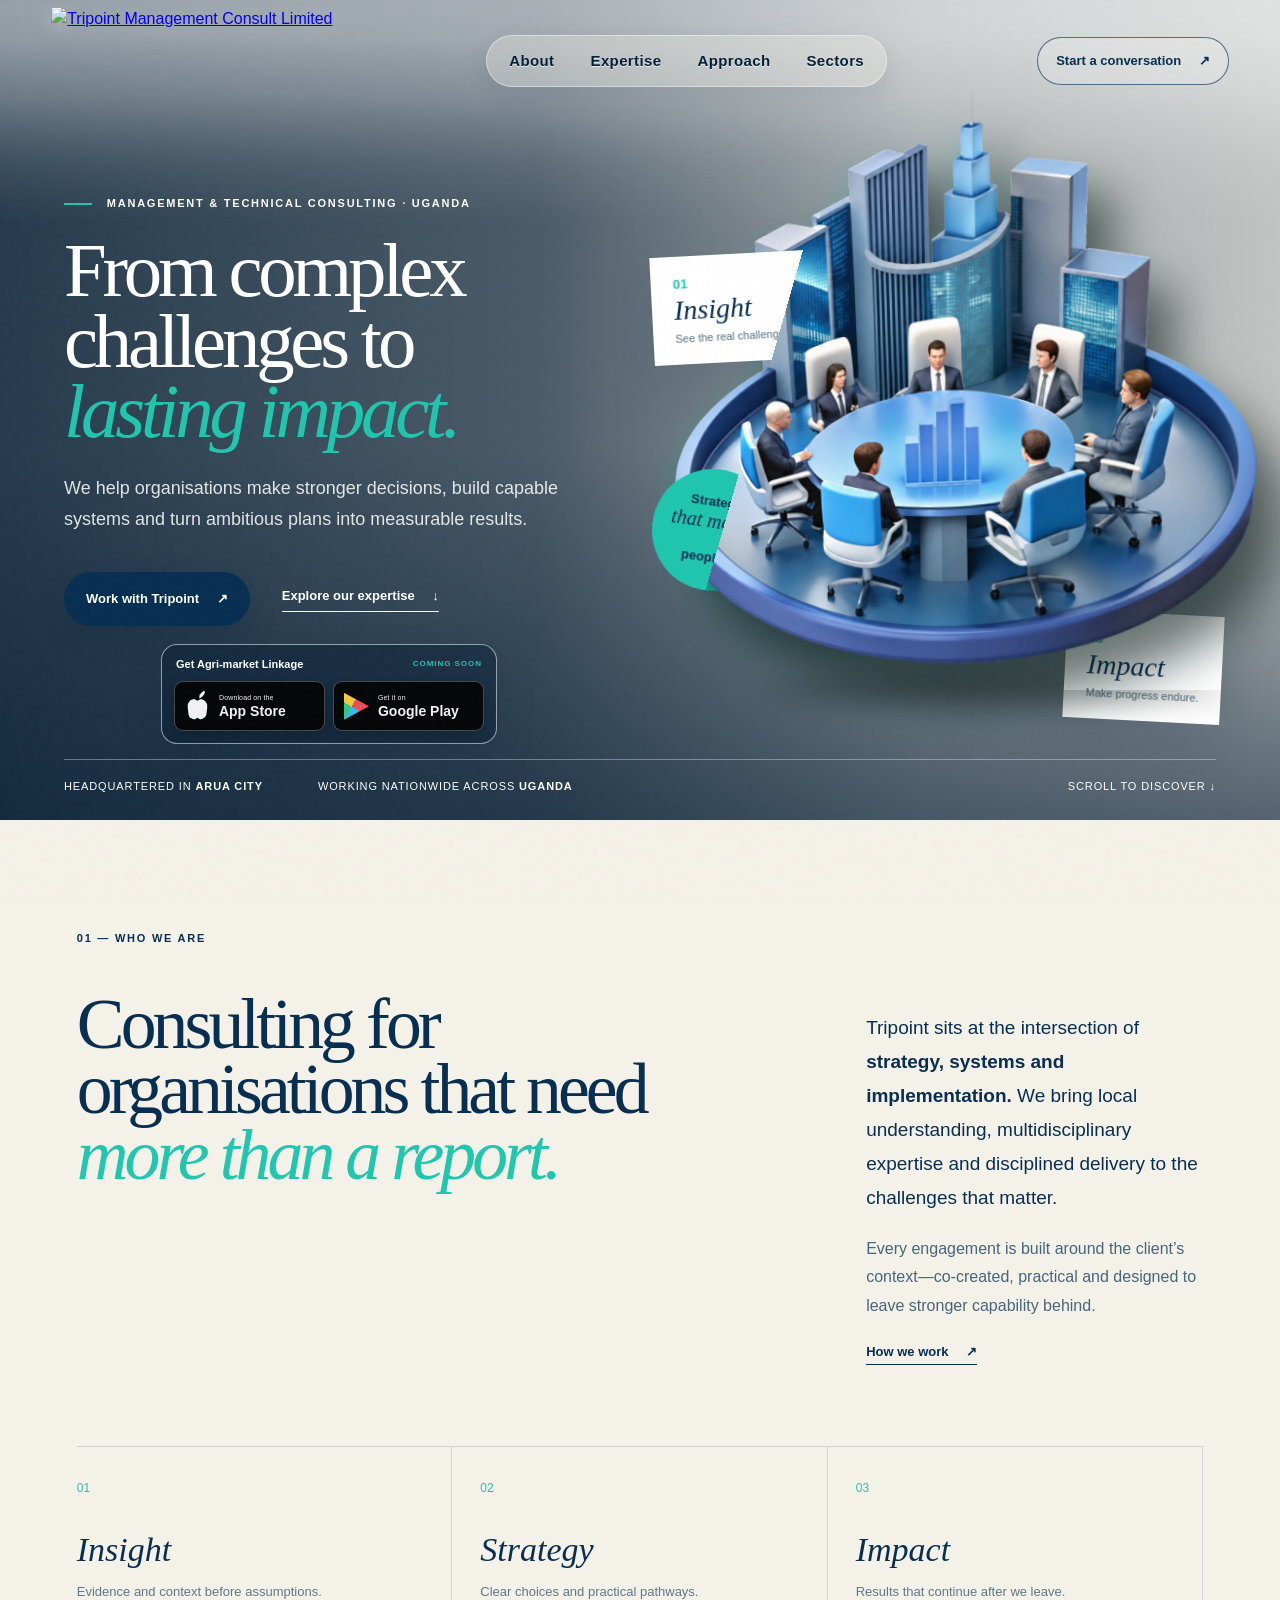
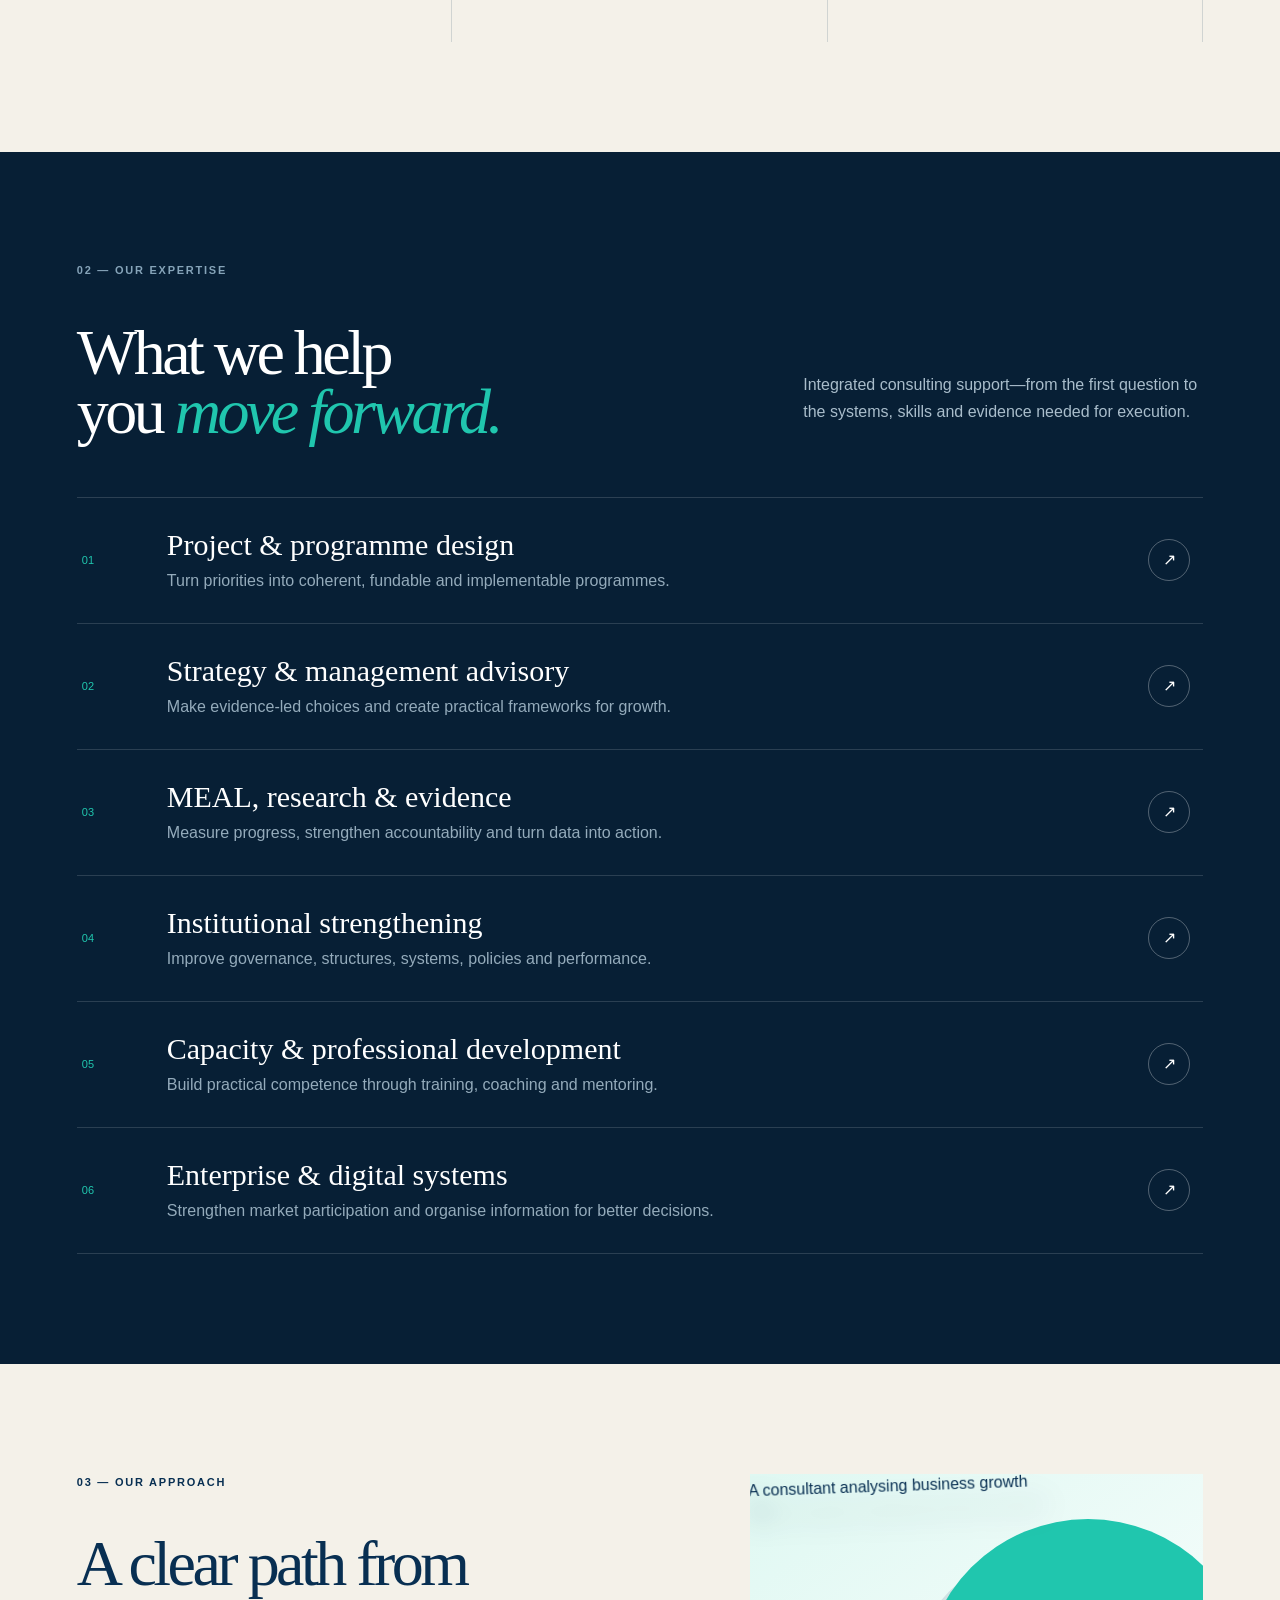
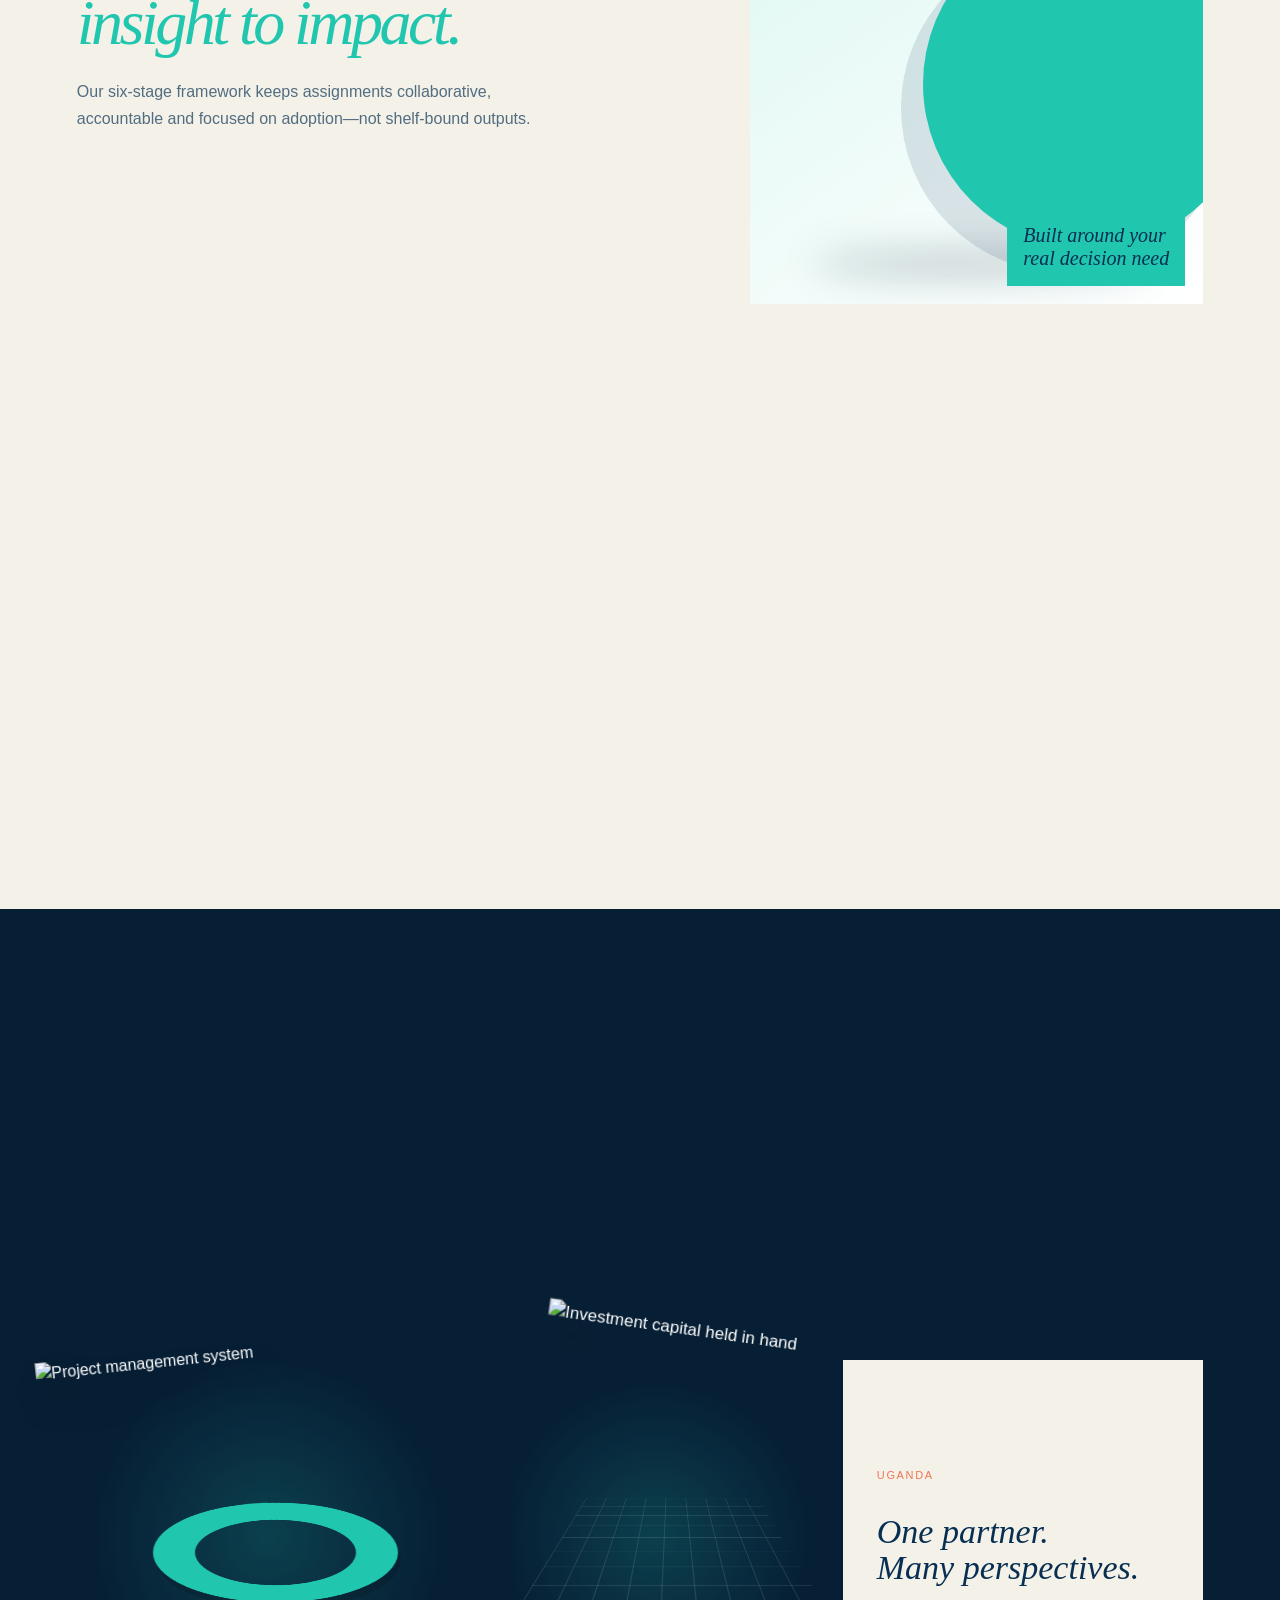
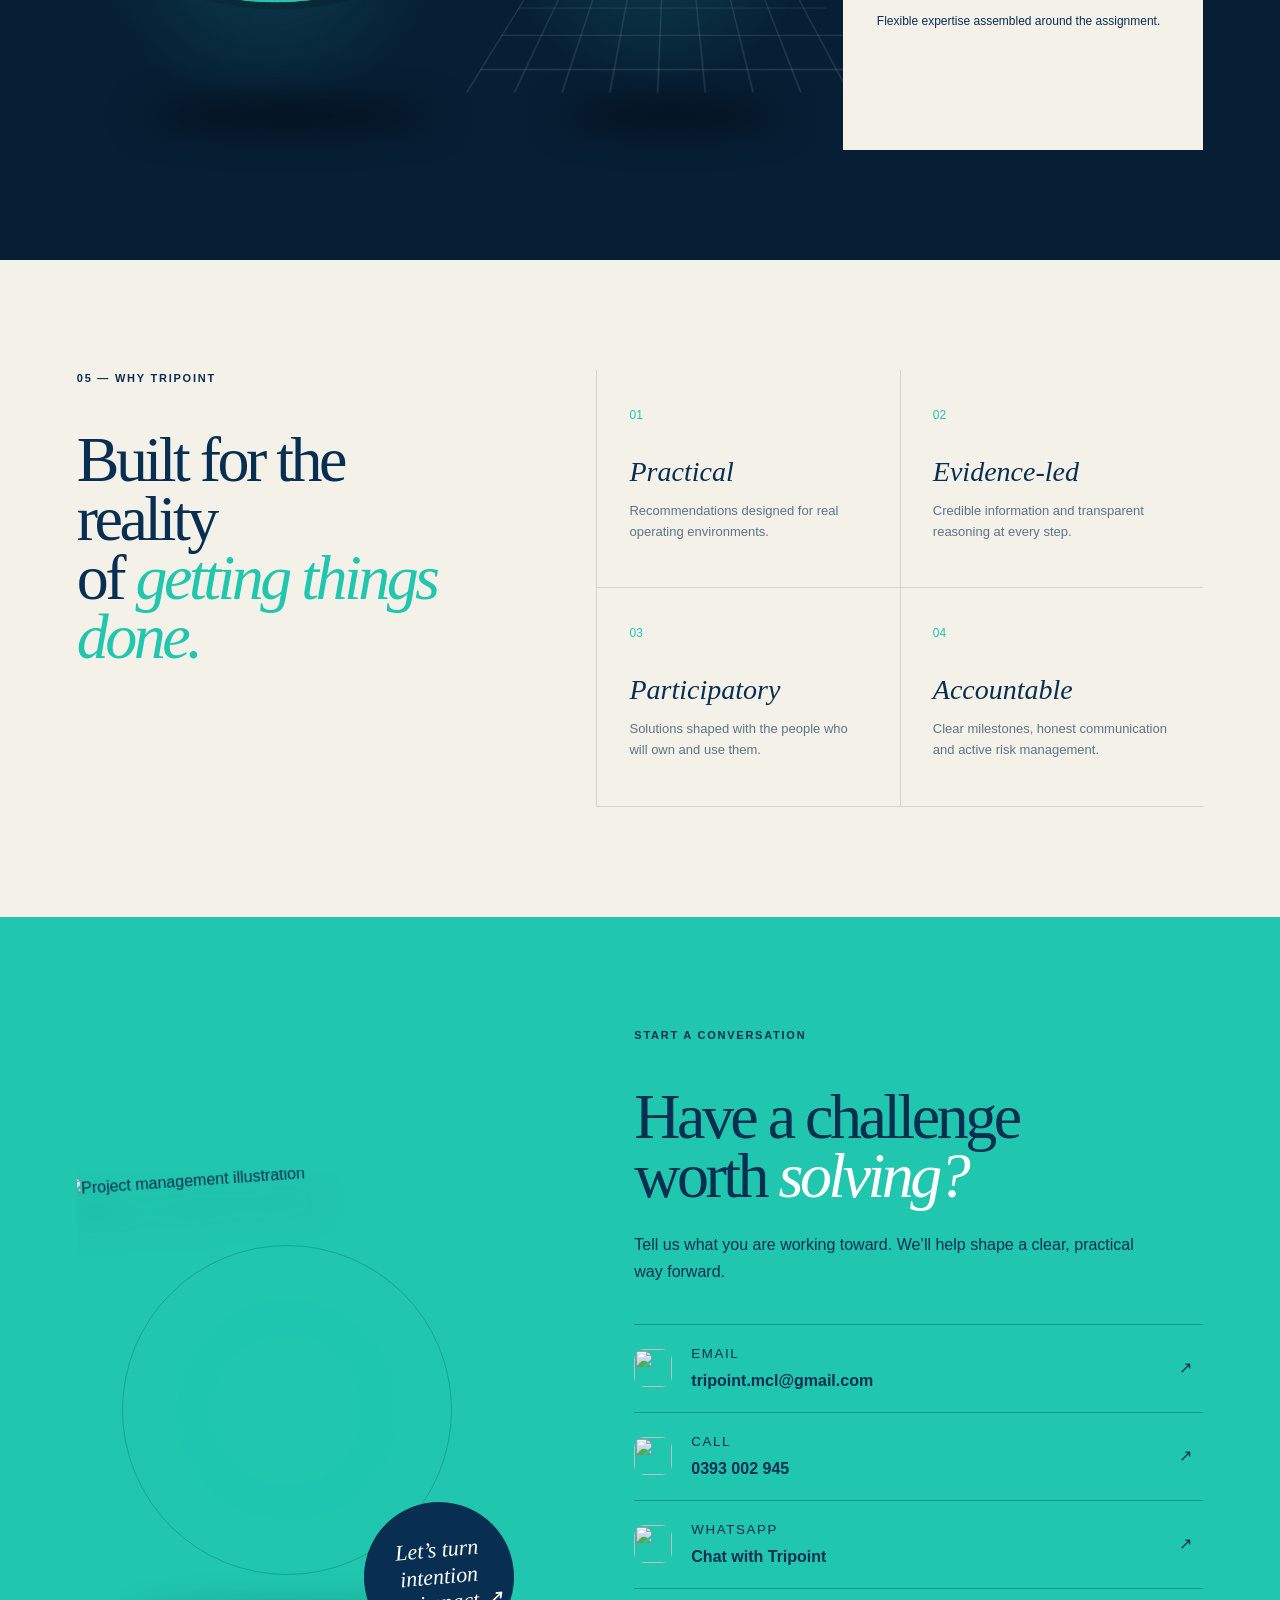
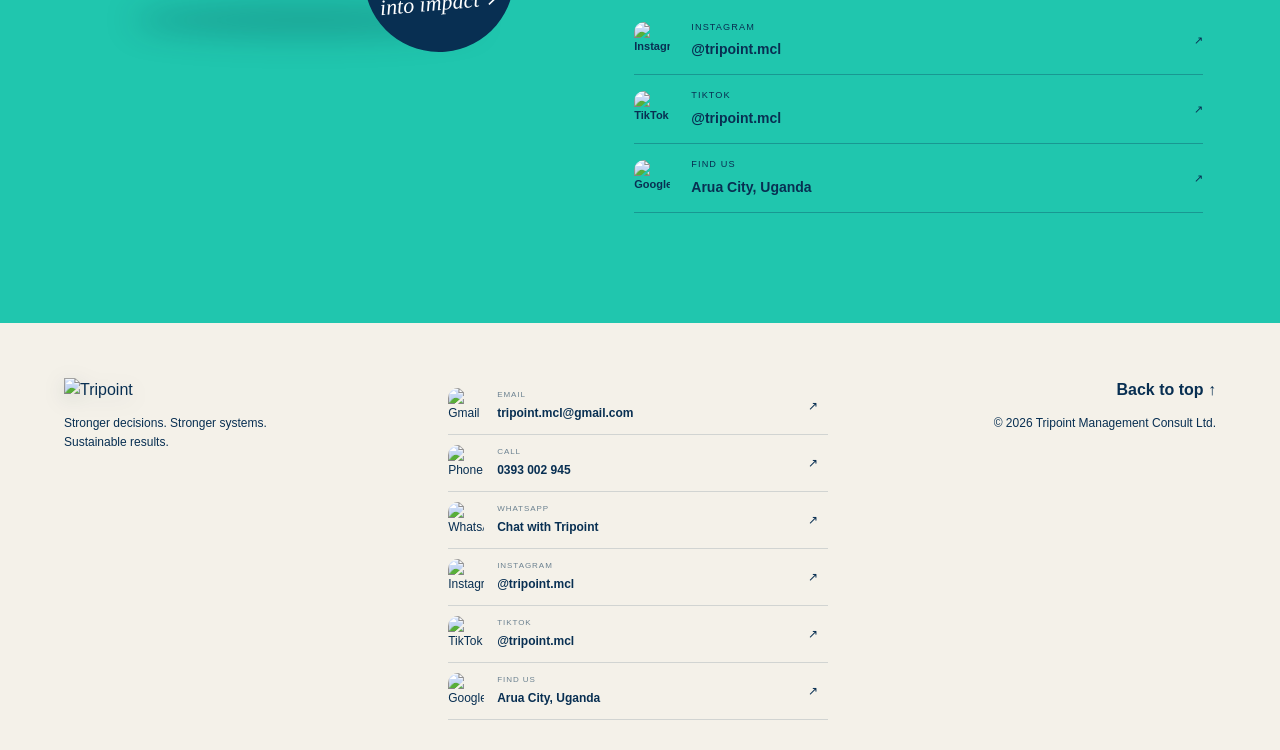
==== commit 8328f7d9: "Replace hero artwork with 3D boardroom" ====
--- a/index.html
+++ b/index.html
@@ -37,9 +37,9 @@
           </div>
         </div>
       </div>
-      <div class="hero-art reveal" aria-label="A visual collage representing strategy, partnership and growth">
+      <div class="hero-art reveal" aria-label="A three-dimensional boardroom scene representing management, strategy and growth">
         <div class="hero-orbit orbit-one"></div><div class="hero-orbit orbit-two"></div>
-        <img class="hero-cutout hero-wordcloud" src="assets/management-wordcloud-3d.png" alt="Three-dimensional management word cloud">
+        <img class="hero-cutout hero-boardroom" src="assets/hero-boardroom-city-3d.png" alt="Three-dimensional executive boardroom and city skyline">
         <div class="floating-card card-insight"><small>01</small><strong>Insight</strong><p>See the real challenge.</p></div>
         <div class="floating-card card-impact"><small>03</small><strong>Impact</strong><p>Make progress endure.</p></div>
         <a class="stamp" href="approach.html" aria-label="Explore Tripoint's approach">Strategy<br><span>that moves</span><br>people ↗</a>
--- a/styles.css
+++ b/styles.css
@@ -271,8 +271,8 @@
   *,*::before,*::after{scroll-behavior:auto!important;animation-duration:.01ms!important;animation-iteration-count:1!important;transition-duration:.01ms!important}
 }
 
-/* Three-dimensional management word-cloud hero artwork */
-.hero-wordcloud{position:absolute;z-index:3;width:680px;height:auto;max-width:none;right:-38px;bottom:118px;object-fit:contain;transform-origin:center;transform:perspective(1100px) rotateY(-9deg) rotateX(2deg) rotateZ(-1deg) translateZ(34px);filter:drop-shadow(20px 34px 22px rgba(0,0,0,.52)) drop-shadow(-8px 10px 12px rgba(32,198,174,.16))}
-.hero-art:after{width:460px;height:42px;right:-1%;bottom:105px;filter:blur(22px);opacity:.7}
-@media(max-width:900px){.hero-wordcloud{width:450px;right:-78px;bottom:128px;transform:perspective(900px) rotateY(-8deg) rotateX(2deg) rotateZ(-1deg) translateZ(24px);filter:drop-shadow(14px 25px 16px rgba(0,0,0,.5))}.hero-art:after{width:320px;right:-10%;bottom:112px}}
-@media(max-width:600px){.hero-wordcloud{width:230px;right:-55px;bottom:145px;transform:perspective(700px) rotateY(-7deg) rotateX(2deg) rotateZ(-1deg) translateZ(16px);filter:drop-shadow(10px 18px 11px rgba(0,0,0,.5))}.hero-art:after{width:175px;height:25px;right:-18px;bottom:137px;filter:blur(13px)}}
+/* Three-dimensional executive boardroom hero artwork */
+.hero-boardroom{position:absolute;z-index:3;width:610px;height:auto;max-width:none;right:-42px;bottom:58px;object-fit:contain;transform-origin:center bottom;transform:perspective(1100px) rotateY(-7deg) rotateX(2deg) rotateZ(-1deg) translateZ(34px);filter:drop-shadow(20px 34px 22px rgba(0,0,0,.52)) drop-shadow(-8px 10px 12px rgba(32,198,174,.18))}
+.hero-art:after{width:455px;height:42px;right:-1%;bottom:48px;filter:blur(22px);opacity:.68}
+@media(max-width:900px){.hero-boardroom{width:415px;right:-74px;bottom:82px;transform:perspective(900px) rotateY(-6deg) rotateX(2deg) rotateZ(-1deg) translateZ(24px);filter:drop-shadow(14px 25px 16px rgba(0,0,0,.5))}.hero-art:after{width:305px;right:-10%;bottom:72px}}
+@media(max-width:600px){.hero-boardroom{width:225px;right:-51px;bottom:125px;transform:perspective(700px) rotateY(-5deg) rotateX(2deg) rotateZ(-1deg) translateZ(16px);filter:drop-shadow(10px 18px 11px rgba(0,0,0,.5))}.hero-art:after{width:165px;height:24px;right:-16px;bottom:117px;filter:blur(13px)}}
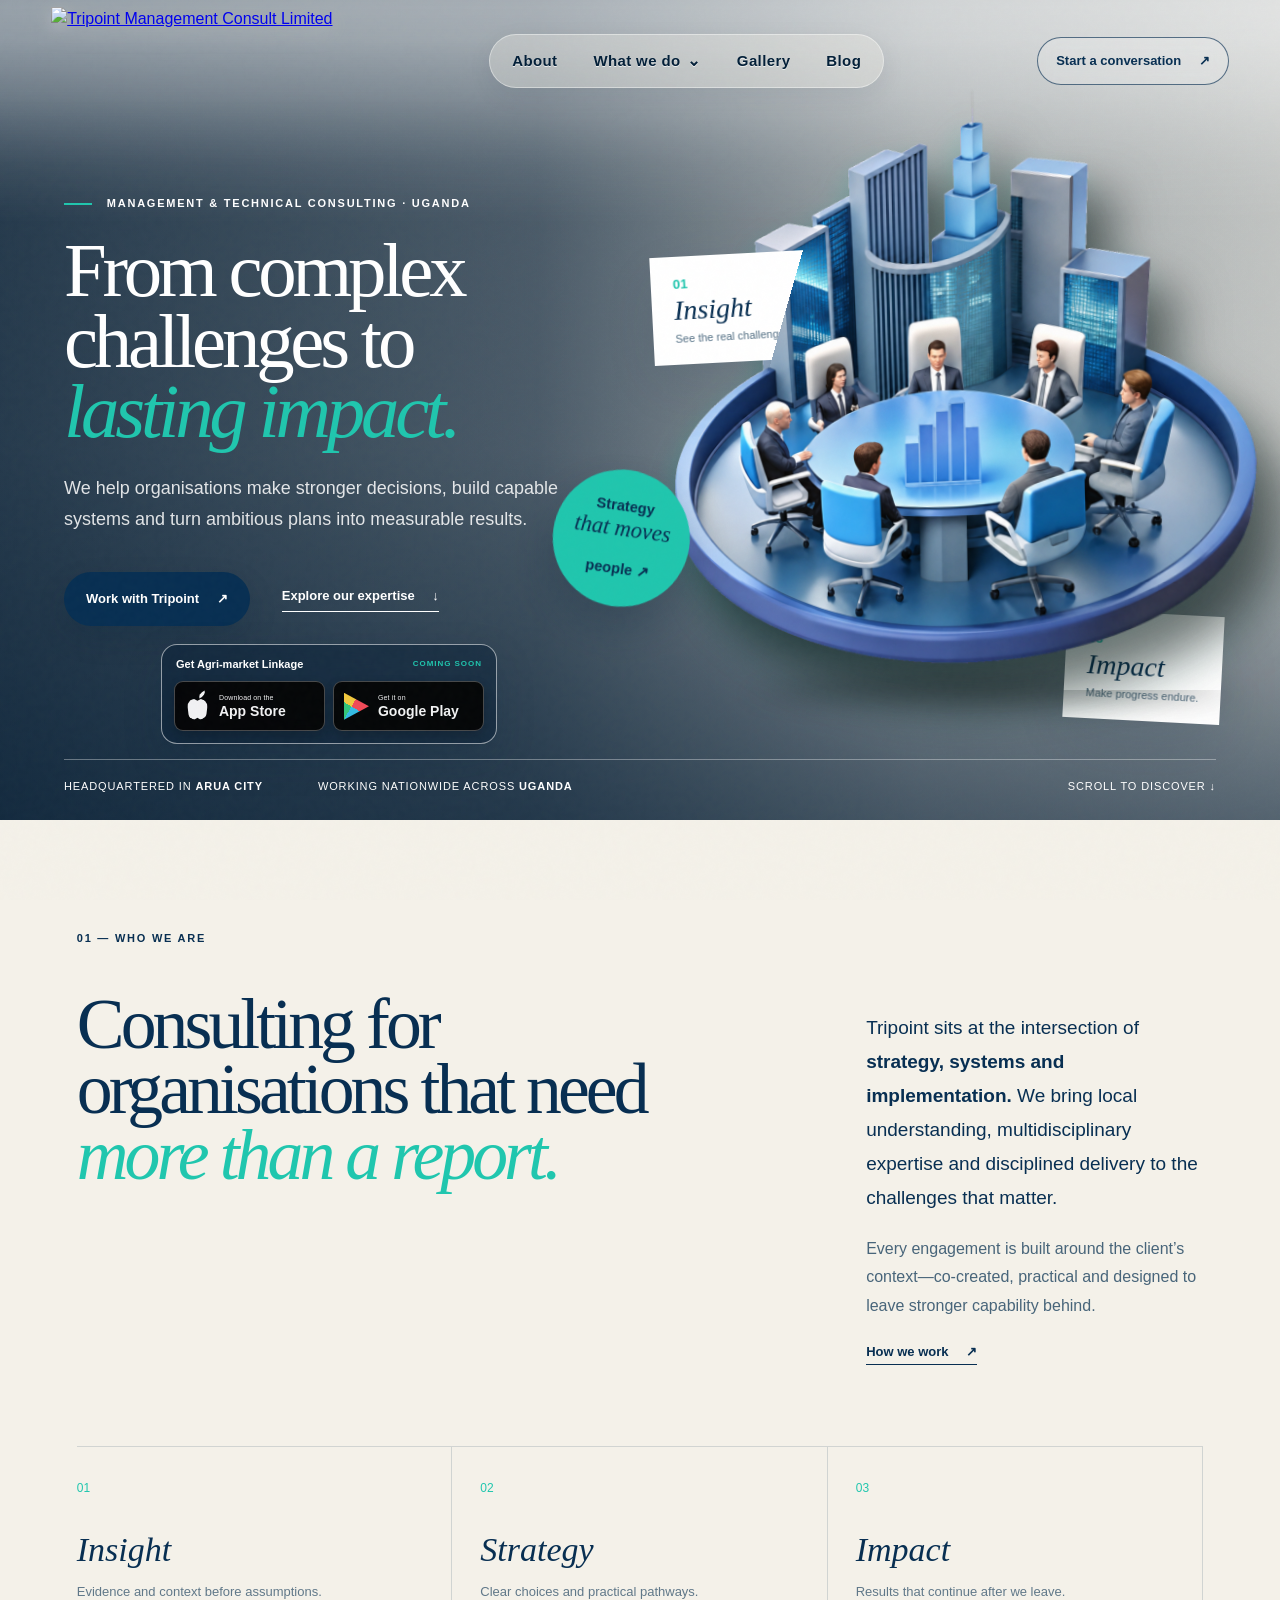
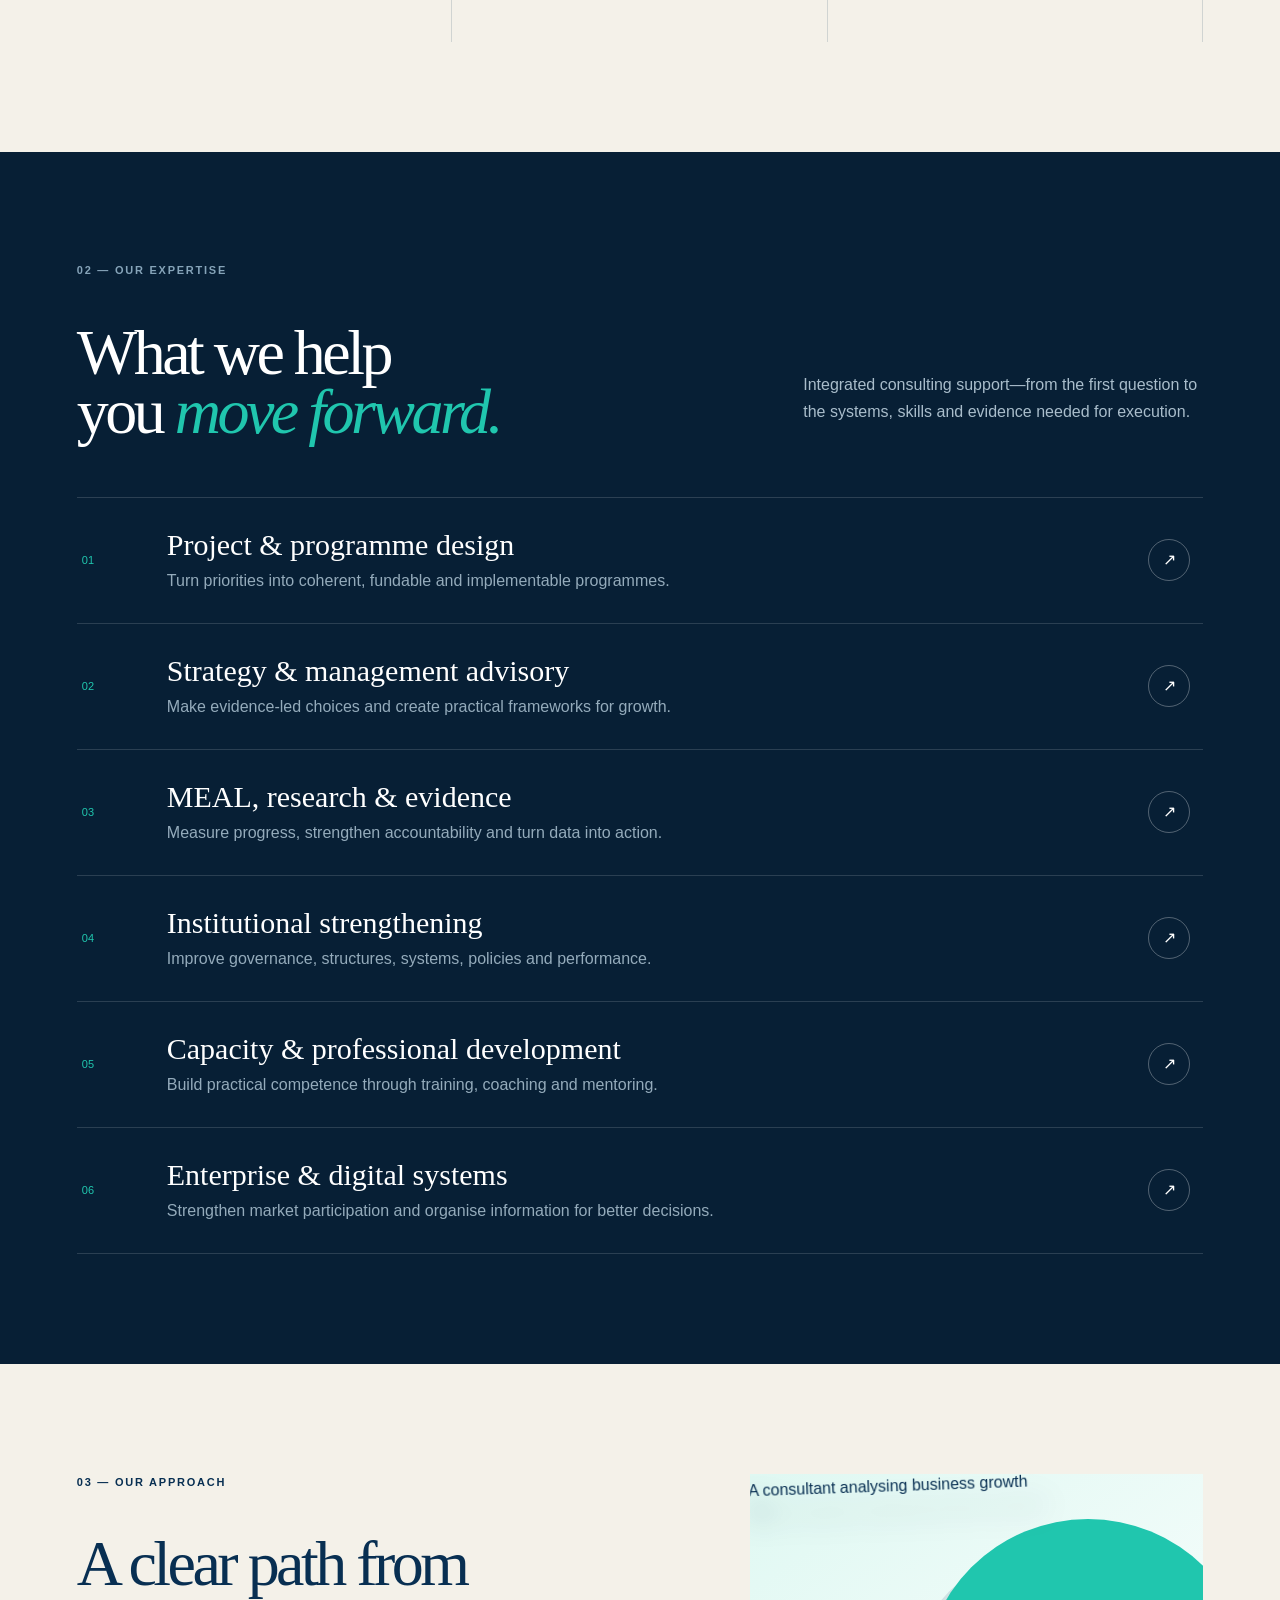
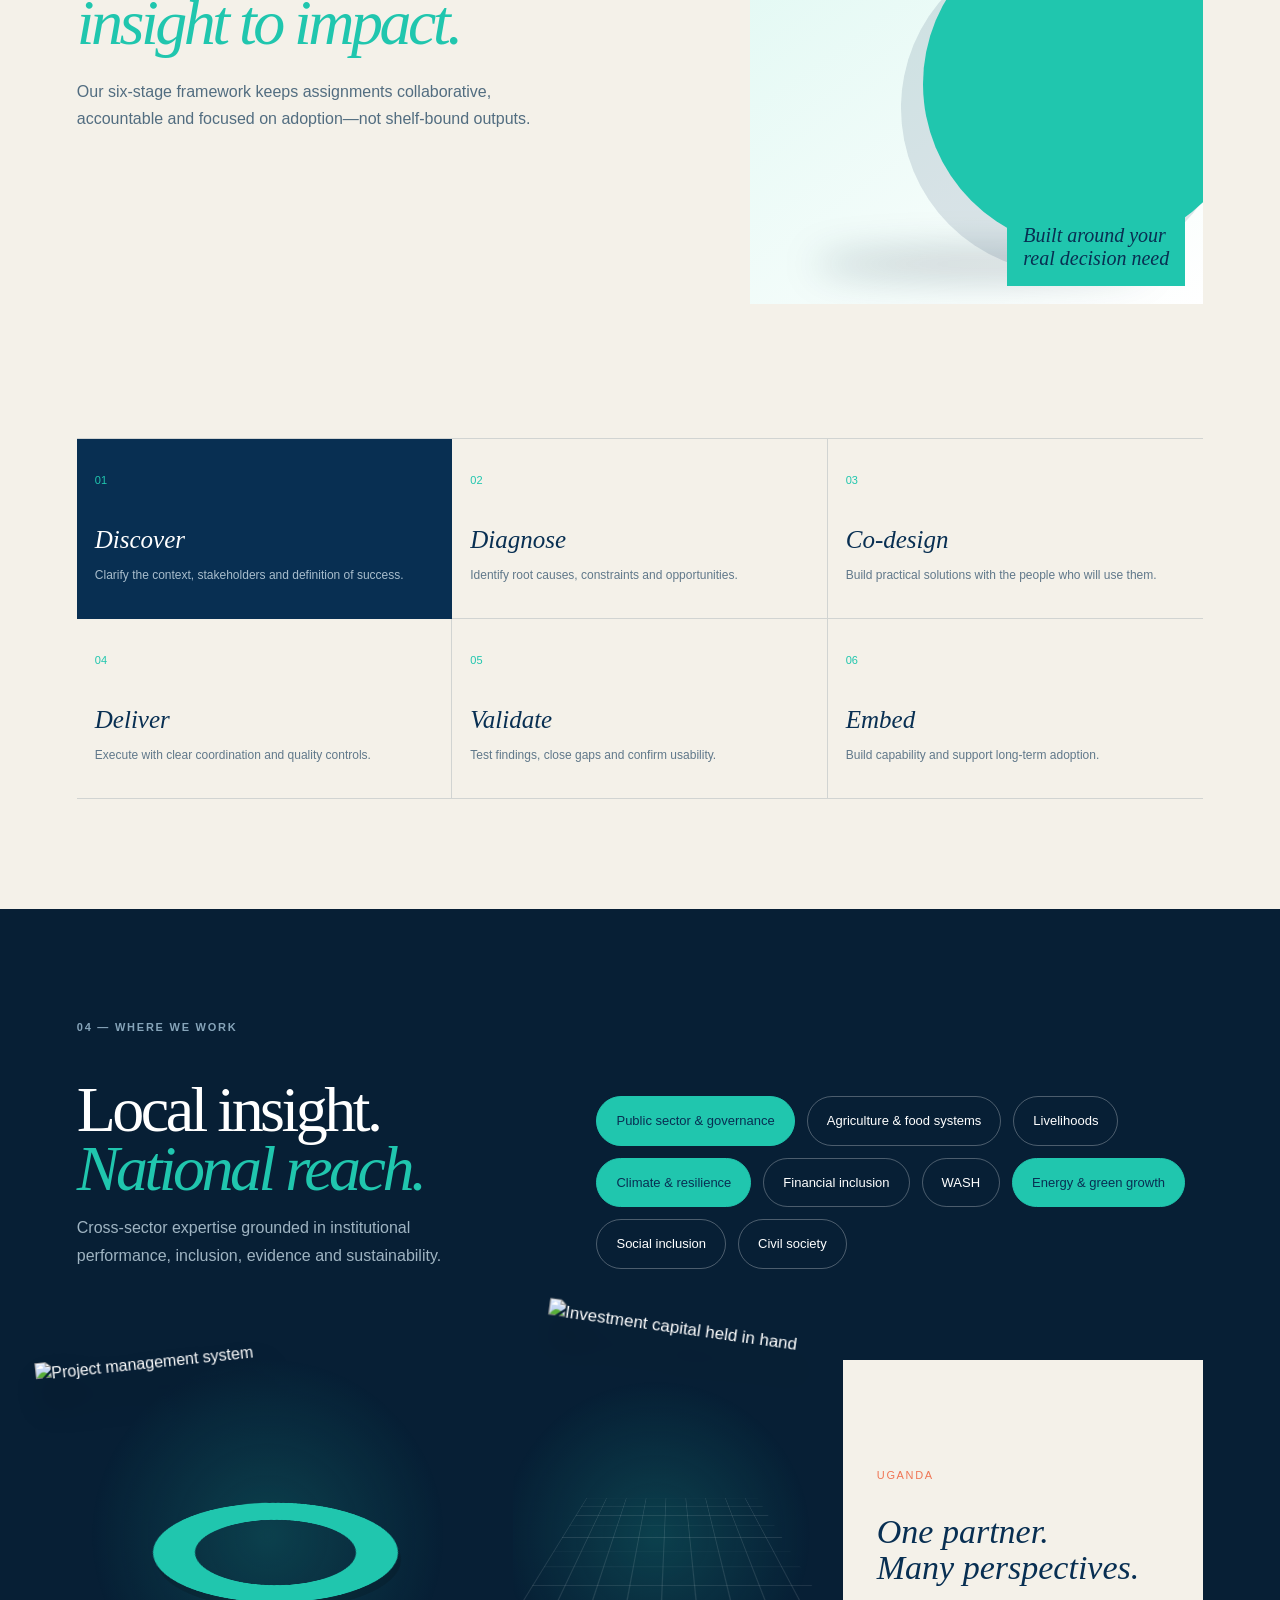
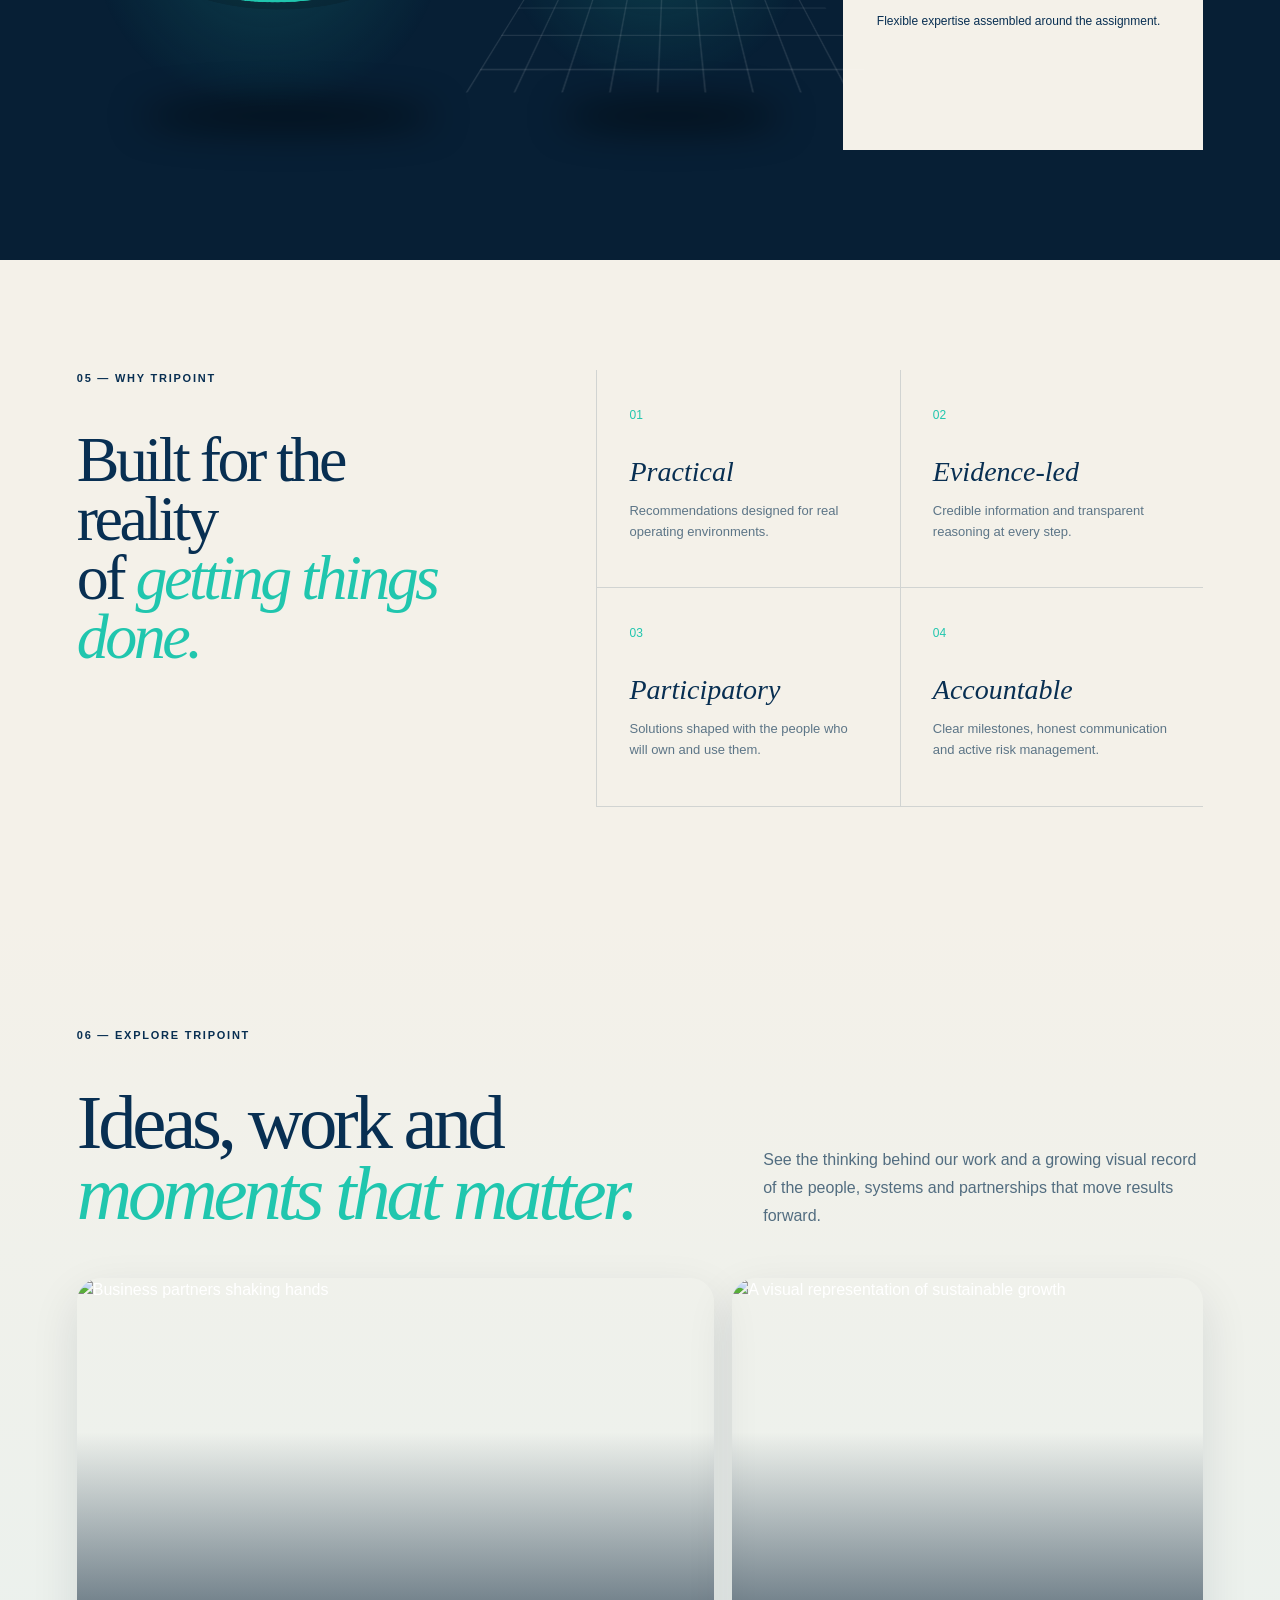
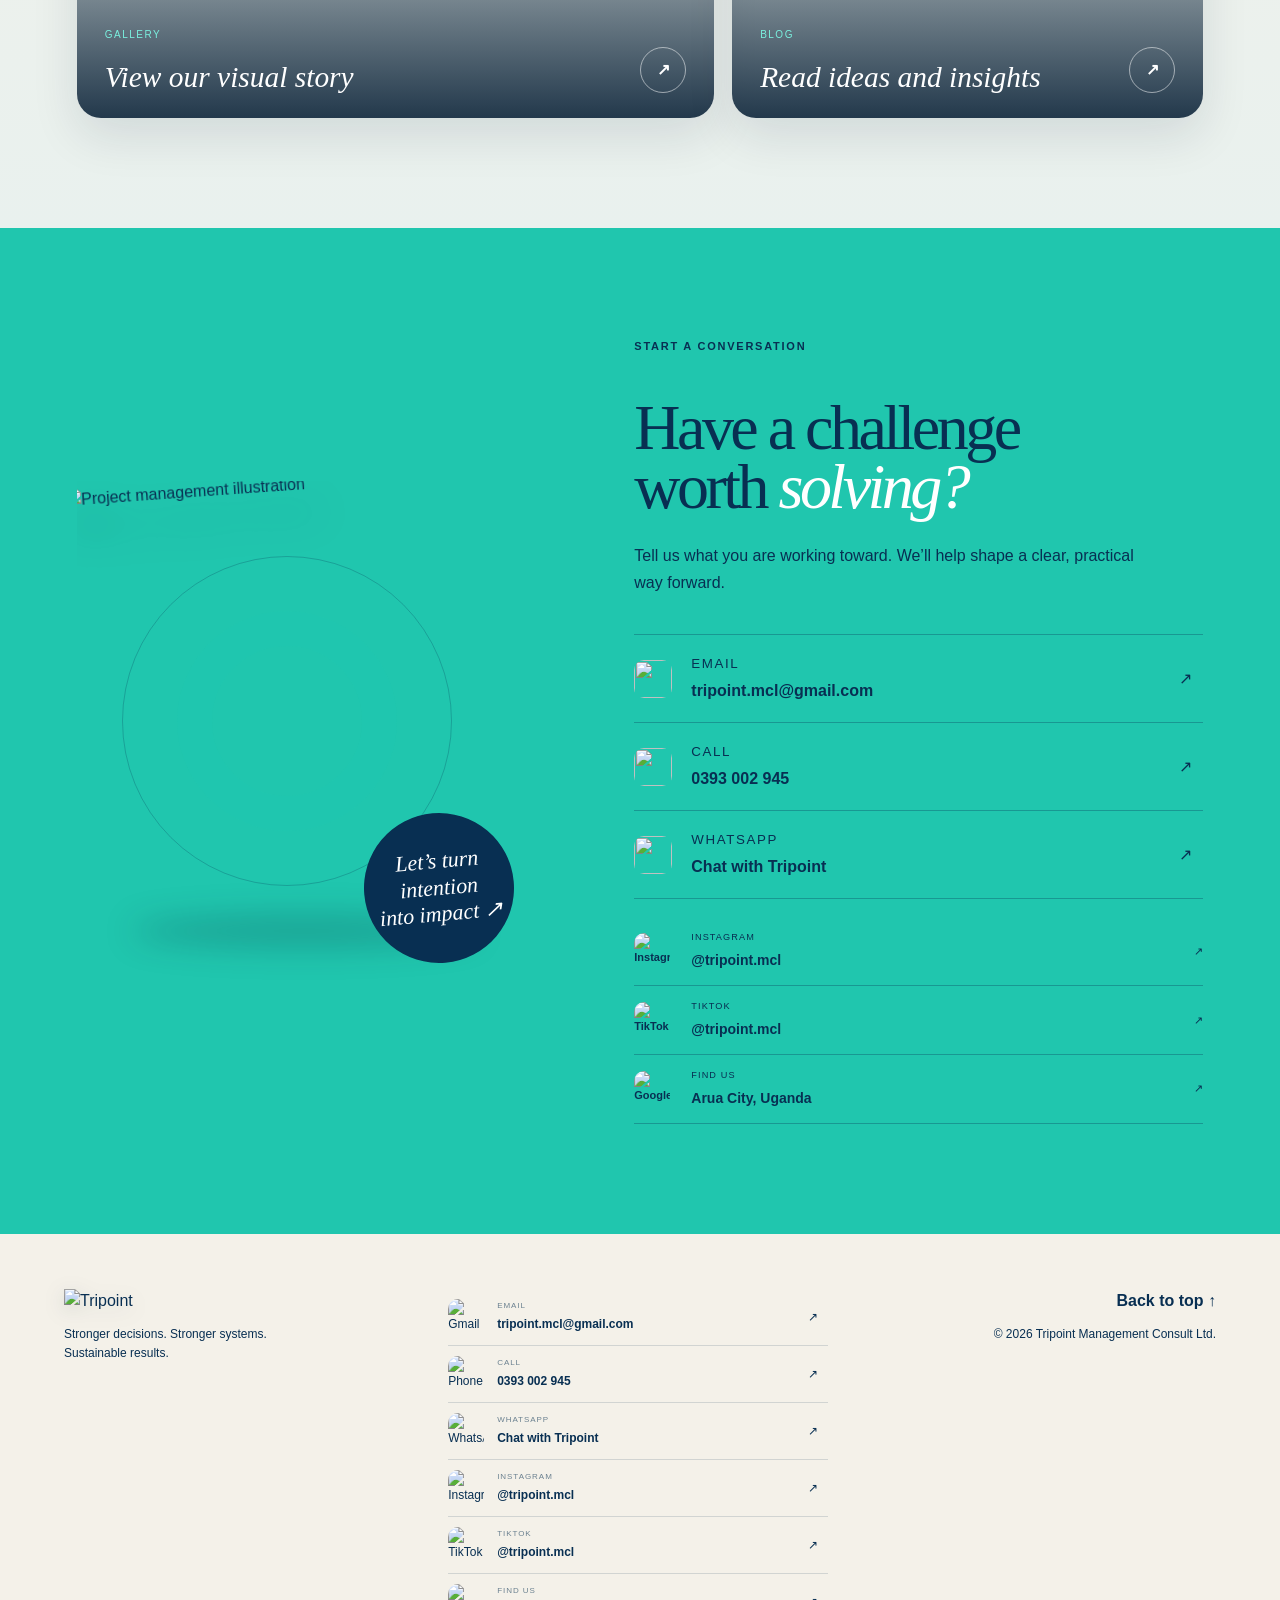
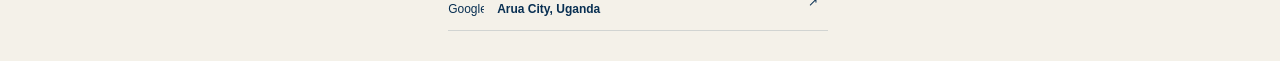
==== commit f3b37400: "Add gallery and blog sections" ====
--- a/index.html
+++ b/index.html
@@ -13,11 +13,13 @@
   <header class="site-header" id="top">
     <a class="brand" href="#top" aria-label="Tripoint home"><img src="assets/tripoint-logo-transparent.png" alt="Tripoint Management Consult Limited"></a>
     <nav class="desktop-nav" aria-label="Primary navigation">
-      <a href="about.html">About</a><a href="expertise.html">Expertise</a><a href="approach.html">Approach</a><a href="sectors.html">Sectors</a>
+      <a href="about.html">About</a>
+      <details class="nav-group"><summary>What we do <span aria-hidden="true">⌄</span></summary><div class="nav-dropdown"><a href="expertise.html">Expertise</a><a href="approach.html">Approach</a><a href="sectors.html">Sectors</a></div></details>
+      <a href="gallery.html">Gallery</a><a href="blog.html">Blog</a>
     </nav>
     <a class="nav-cta" href="contact.html">Start a conversation <span>↗</span></a>
     <button class="menu-toggle" aria-expanded="false" aria-controls="mobile-nav" aria-label="Open menu"><span></span><span></span><span></span></button>
-    <nav class="mobile-nav" id="mobile-nav" aria-label="Mobile navigation"><a href="about.html">About</a><a href="expertise.html">Expertise</a><a href="approach.html">Approach</a><a href="sectors.html">Sectors</a><a href="contact.html">Contact</a></nav>
+    <nav class="mobile-nav" id="mobile-nav" aria-label="Mobile navigation"><a href="about.html">About</a><details class="mobile-nav-group"><summary>What we do</summary><div><a href="expertise.html">Expertise</a><a href="approach.html">Approach</a><a href="sectors.html">Sectors</a></div></details><a href="gallery.html">Gallery</a><a href="blog.html">Blog</a><a href="contact.html">Contact</a></nav>
   </header>
 
   <main>
@@ -99,6 +101,14 @@
       <div class="why-grid reveal"><article><span>01</span><h3>Practical</h3><p>Recommendations designed for real operating environments.</p></article><article><span>02</span><h3>Evidence-led</h3><p>Credible information and transparent reasoning at every step.</p></article><article><span>03</span><h3>Participatory</h3><p>Solutions shaped with the people who will own and use them.</p></article><article><span>04</span><h3>Accountable</h3><p>Clear milestones, honest communication and active risk management.</p></article></div>
     </section>
 
+    <section class="content-hub section" aria-labelledby="content-hub-title">
+      <div class="content-hub-heading reveal"><div><div class="section-kicker">06 — Explore Tripoint</div><h2 id="content-hub-title">Ideas, work and<br><em>moments that matter.</em></h2></div><p>See the thinking behind our work and a growing visual record of the people, systems and partnerships that move results forward.</p></div>
+      <div class="hub-grid">
+        <a class="hub-card hub-gallery reveal" href="gallery.html"><img src="assets/hero-handshake-background.jpg" alt="Business partners shaking hands"><span class="hub-label"><small>Gallery</small><strong>View our visual story</strong><b>↗</b></span></a>
+        <a class="hub-card hub-blog reveal" href="blog.html"><img src="assets/1000597044.jpg" alt="A visual representation of sustainable growth"><span class="hub-label"><small>Blog</small><strong>Read ideas and insights</strong><b>↗</b></span></a>
+      </div>
+    </section>
+
     <section class="contact section" id="contact">
       <div class="contact-art reveal"><span class="contact-ring one"></span><span class="contact-ring two"></span><img src="assets/project-management-transparent.png" alt="Project management illustration"><a class="contact-badge" href="contact.html" aria-label="Start a conversation with Tripoint">Let’s turn<br>intention<br>into impact ↗</a></div>
       <div class="contact-copy reveal"><div class="section-kicker">Start a conversation</div><h2>Have a challenge<br>worth <em>solving?</em></h2><p>Tell us what you are working toward. We’ll help shape a clear, practical way forward.</p><div class="contact-links icon-contact-links"><a href="mailto:tripoint.mcl@gmail.com"><img src="assets/gmail.jpg" alt=""><span><small>Email</small><strong>tripoint.mcl@gmail.com</strong></span><b>↗</b></a><a href="tel:+256393002945"><img src="assets/phone.jpg" alt=""><span><small>Call</small><strong>0393 002 945</strong></span><b>↗</b></a><a href="https://wa.me/256781678974" target="_blank" rel="noopener"><img src="assets/whatsapp.jpg" alt=""><span><small>WhatsApp</small><strong>Chat with Tripoint</strong></span><b>↗</b></a></div><div class="social-links contact-socials"><a href="https://www.instagram.com/" target="_blank" rel="noopener"><img src="assets/instagram.jpg" alt="Instagram"><span><small>Instagram</small><strong>@tripoint.mcl</strong></span><b>↗</b></a><a href="https://www.tiktok.com/" target="_blank" rel="noopener"><img src="assets/tiktok.jpg" alt="TikTok"><span><small>TikTok</small><strong>@tripoint.mcl</strong></span><b>↗</b></a><a href="https://www.google.com/maps/search/?api=1&query=Arua+City+Uganda" target="_blank" rel="noopener"><img src="assets/maps.jpg" alt="Google Maps"><span><small>Find us</small><strong>Arua City, Uganda</strong></span><b>↗</b></a></div></div>
--- a/styles.css
+++ b/styles.css
@@ -276,3 +276,156 @@
 .hero-art:after{width:455px;height:42px;right:-1%;bottom:48px;filter:blur(22px);opacity:.68}
 @media(max-width:900px){.hero-boardroom{width:415px;right:-74px;bottom:82px;transform:perspective(900px) rotateY(-6deg) rotateX(2deg) rotateZ(-1deg) translateZ(24px);filter:drop-shadow(14px 25px 16px rgba(0,0,0,.5))}.hero-art:after{width:305px;right:-10%;bottom:72px}}
 @media(max-width:600px){.hero-boardroom{width:225px;right:-51px;bottom:125px;transform:perspective(700px) rotateY(-5deg) rotateX(2deg) rotateZ(-1deg) translateZ(16px);filter:drop-shadow(10px 18px 11px rgba(0,0,0,.5))}.hero-art:after{width:165px;height:24px;right:-16px;bottom:117px;filter:blur(13px)}}
+
+/* Keep the strategy link clear of the dimensional hero artwork */
+.hero-art .stamp{left:-8%;z-index:8;transform:rotate(8deg) translateZ(110px);box-shadow:0 18px 38px rgba(7,31,53,.28)}
+
+/* Compact grouped navigation */
+.desktop-nav{align-items:center;overflow:visible}
+.nav-group{position:relative}
+.nav-group summary{position:relative;display:flex;align-items:center;gap:7px;padding:3px 0;color:#031f38;font-family:"Aptos","Segoe UI Variable","Segoe UI",sans-serif;font-size:15px;font-weight:650;letter-spacing:.025em;list-style:none;cursor:pointer;text-shadow:0 1px 0 rgba(255,255,255,.7)}
+.nav-group summary::-webkit-details-marker{display:none}
+.nav-group summary:after{content:"";position:absolute;left:0;right:0;bottom:-5px;height:2px;border-radius:2px;background:var(--mint);transform:scaleX(0);transform-origin:left;transition:transform .22s ease}
+.nav-group summary:hover:after,.nav-group summary:focus-visible:after,.nav-group summary.active:after,.nav-group[open] summary:after{transform:scaleX(1)}
+.nav-group summary span{font-size:16px;transition:transform .2s ease}
+.nav-group[open] summary span{transform:rotate(180deg)}
+.nav-dropdown{position:absolute;top:calc(100% + 18px);left:50%;width:220px;padding:10px;background:rgba(244,241,233,.98);border:1px solid rgba(8,47,82,.14);border-radius:16px;box-shadow:0 22px 55px rgba(7,31,53,.2);transform:translateX(-50%);z-index:30}
+.desktop-nav .nav-dropdown a{display:block;padding:13px 14px;border-radius:10px;color:var(--ink);font-size:13px;text-shadow:none;transition:background .18s ease,color .18s ease}
+.desktop-nav .nav-dropdown a:after{display:none}
+.desktop-nav .nav-dropdown a:hover,.desktop-nav .nav-dropdown a:focus-visible,.desktop-nav .nav-dropdown a.active{background:var(--ink);color:#fff}
+.mobile-nav-group{border-bottom:1px solid rgba(255,255,255,.12)}
+.mobile-nav-group summary{padding:15px 4px;color:#fff;font-size:14px;font-weight:700;letter-spacing:.02em;list-style:none;cursor:pointer}
+.mobile-nav-group summary::-webkit-details-marker{display:none}
+.mobile-nav-group summary:after{content:"+";float:right;color:var(--mint);font-size:18px;line-height:1}
+.mobile-nav-group[open] summary:after{content:"−"}
+.mobile-nav-group summary.active{color:var(--mint)}
+.mobile-nav-group div{display:grid;padding:0 0 8px 15px;border-left:1px solid rgba(32,198,174,.45)}
+.mobile-nav .mobile-nav-group a{padding:11px 8px;border-bottom:0;color:#bfd0dc;font-size:13px}
+
+/* Homepage gallery and blog entry points */
+.content-hub{background:linear-gradient(180deg,var(--paper),#e9f1ee)}
+.content-hub-heading{display:flex;justify-content:space-between;align-items:end;gap:7vw;margin-bottom:48px}
+.content-hub-heading h2{margin:0}
+.content-hub-heading>p{max-width:440px;margin:0;color:#526d80;font-size:16px;line-height:1.75}
+.hub-grid{display:grid;grid-template-columns:1.15fr .85fr;gap:18px}
+.hub-card{position:relative;min-height:440px;overflow:hidden;border-radius:24px;color:#fff;text-decoration:none;box-shadow:var(--surface-shadow);isolation:isolate}
+.hub-card:before{content:"";position:absolute;inset:0;background:linear-gradient(180deg,transparent 35%,rgba(7,31,53,.88));z-index:1}
+.hub-card img{width:100%;height:100%;object-fit:cover;transition:transform .55s cubic-bezier(.2,.75,.25,1)}
+.hub-blog img{object-position:center 63%}
+.hub-card:hover img,.hub-card:focus-visible img{transform:scale(1.045)}
+.hub-label{position:absolute;z-index:2;left:28px;right:28px;bottom:25px;display:grid;grid-template-columns:1fr auto;align-items:end;gap:5px}
+.hub-label small{grid-column:1/-1;color:#7af0df;text-transform:uppercase;letter-spacing:.15em;font-size:10px}
+.hub-label strong{font:italic clamp(25px,2.3vw,36px)/1.05 var(--serif)}
+.hub-label b{display:grid;width:46px;height:46px;border:1px solid rgba(255,255,255,.52);border-radius:50%;place-items:center}
+
+/* Shared editorial pages */
+.editorial-hero{min-height:700px;padding:165px 6vw 80px;display:grid;grid-template-columns:.85fr 1.15fr;align-items:center;gap:7vw;overflow:hidden;background:linear-gradient(135deg,#edf4f1,var(--paper))}
+.editorial-hero-copy{position:relative;z-index:2}
+.editorial-hero h1{font:400 clamp(58px,6vw,94px)/.94 var(--serif);letter-spacing:-.055em;margin:22px 0}
+.editorial-hero h1 em,.gallery-heading h2 em,.insights-heading h2 em,.blog-subscribe h2 em{color:var(--mint);font-weight:400}
+.editorial-hero-copy>p:not(.section-kicker){max-width:600px;color:#456478;font-size:18px;line-height:1.7}
+.editorial-hero-copy .text-link{display:inline-block;margin-top:20px}
+
+/* Gallery */
+.gallery-hero{background:linear-gradient(135deg,#edf4f1 0%,var(--paper) 52%,#dcebe7 100%)}
+.gallery-hero-collage{position:relative;height:490px;isolation:isolate}
+.gallery-hero-main{position:absolute;inset:25px 0 20px 12%;margin:0;overflow:hidden;border-radius:230px 230px 24px 24px;box-shadow:0 35px 80px rgba(7,31,53,.25)}
+.gallery-hero-main:after{content:"";position:absolute;inset:0;background:linear-gradient(180deg,rgba(7,31,53,.05),rgba(7,31,53,.4))}
+.gallery-hero-main img{width:100%;height:100%;object-fit:cover}
+.gallery-hero-float{position:absolute;left:-2%;bottom:-5px;width:235px;height:235px;margin:0;padding:16px;border-radius:50%;background:var(--ink-2);box-shadow:0 25px 60px rgba(7,31,53,.32);z-index:2}
+.gallery-hero-float img{width:100%;height:100%;object-fit:contain;filter:drop-shadow(10px 16px 12px rgba(0,0,0,.35))}
+.gallery-hero-collage>span{position:absolute;right:-2%;top:10px;padding:20px 22px;background:var(--mint);color:var(--ink);font:italic 25px/1.05 var(--serif);transform:rotate(3deg);z-index:3}
+.gallery-heading,.insights-heading{display:flex;justify-content:space-between;align-items:end;gap:8vw;margin-bottom:48px}
+.gallery-heading h2,.insights-heading h2{font:400 clamp(46px,5vw,72px)/1 var(--serif);letter-spacing:-.04em;margin:20px 0 0}
+.gallery-heading>p,.insights-heading>p{max-width:450px;color:#526d80;line-height:1.75}
+.gallery-grid{display:grid;grid-template-columns:repeat(3,minmax(0,1fr));grid-auto-rows:290px;gap:16px}
+.gallery-card{position:relative;padding:0;border:0;border-radius:18px;overflow:hidden;background:var(--ink-2);color:#fff;text-align:left;cursor:pointer;box-shadow:0 16px 42px rgba(7,31,53,.12);isolation:isolate}
+.gallery-card-wide{grid-column:span 2}
+.gallery-card-tall{grid-row:span 2}
+.gallery-card:after{content:"";position:absolute;inset:0;background:linear-gradient(180deg,transparent 42%,rgba(7,31,53,.9));z-index:1}
+.gallery-card img{width:100%;height:100%;object-fit:cover;transition:transform .45s ease}
+.gallery-card[data-gallery-src*="boardroom"] img{object-fit:contain;padding:25px;background:radial-gradient(circle,#164f79,var(--ink-2))}
+.gallery-card:hover img,.gallery-card:focus-visible img{transform:scale(1.05)}
+.gallery-card span{position:absolute;left:20px;right:20px;bottom:18px;z-index:2;display:grid;grid-template-columns:1fr auto;align-items:end;gap:4px}
+.gallery-card small{grid-column:1/-1;color:#7af0df;text-transform:uppercase;letter-spacing:.13em;font-size:9px}
+.gallery-card strong{font:italic 23px var(--serif)}
+.gallery-card b{font-size:11px}
+.gallery-lightbox{width:min(960px,92vw);max-height:88vh;padding:0;border:1px solid rgba(255,255,255,.16);border-radius:22px;background:var(--ink-2);color:#fff;box-shadow:0 45px 120px rgba(0,0,0,.55)}
+.gallery-lightbox::backdrop{background:rgba(3,20,34,.84);backdrop-filter:blur(8px)}
+.gallery-lightbox figure{margin:0;display:grid;grid-template-rows:minmax(0,1fr) auto;max-height:88vh}
+.gallery-lightbox img{width:100%;max-height:76vh;object-fit:contain;background:#0c3452}
+.gallery-lightbox figcaption{padding:18px 24px;font:italic 21px var(--serif)}
+.lightbox-close{position:absolute;z-index:3;right:13px;top:13px;width:44px;height:44px;border:1px solid rgba(255,255,255,.34);border-radius:50%;background:rgba(7,31,53,.8);color:#fff;font-size:26px;cursor:pointer}
+
+/* Blog */
+.blog-hero{grid-template-columns:.9fr 1.1fr;background:linear-gradient(135deg,var(--paper),#dfeeea)}
+.featured-insight{position:relative;min-height:500px;overflow:hidden;border-radius:28px;background:var(--ink-2);color:#fff;box-shadow:0 35px 80px rgba(7,31,53,.22)}
+.featured-insight:after{content:"";position:absolute;inset:0;background:linear-gradient(180deg,rgba(7,31,53,.05) 20%,rgba(7,31,53,.94) 84%)}
+.featured-insight>img{position:absolute;inset:0;width:100%;height:100%;object-fit:cover}
+.featured-insight>div{position:absolute;z-index:2;left:32px;right:32px;bottom:30px}
+.featured-insight span,.blog-card>div>span{color:#7af0df;text-transform:uppercase;letter-spacing:.13em;font-size:10px;font-weight:800}
+.featured-insight h2{font:italic clamp(27px,2.8vw,42px)/1.03 var(--serif);margin:12px 0}
+.featured-insight p{max-width:580px;color:#c4d4df;line-height:1.6}
+.featured-insight a{color:#fff;font-size:12px;font-weight:800;text-decoration:none;border-bottom:1px solid var(--mint);padding-bottom:4px}
+.insights-section{background:#eef3f0}
+.blog-grid{display:grid;grid-template-columns:repeat(2,minmax(0,1fr));gap:18px}
+.blog-card{display:grid;grid-template-columns:40% 60%;min-height:330px;overflow:hidden;border:1px solid rgba(8,47,82,.12);border-radius:18px;background:var(--paper);box-shadow:0 12px 36px rgba(7,31,53,.08)}
+.blog-card figure{margin:0;overflow:hidden;background:var(--ink-2)}
+.blog-card figure img{width:100%;height:100%;object-fit:cover;transition:transform .4s ease}
+.blog-card:nth-child(3) figure img{object-fit:contain;padding:15px}
+.blog-card:hover figure img{transform:scale(1.035)}
+.blog-card>div{padding:27px}
+.blog-card h3{font:italic 27px/1.08 var(--serif);margin:14px 0}
+.blog-card>div>p,.blog-card details p{color:#526d80;font-size:13px;line-height:1.65}
+.blog-card details{margin-top:18px;padding-top:14px;border-top:1px solid var(--line)}
+.blog-card summary{display:flex;justify-content:space-between;align-items:center;color:var(--ink);font-size:12px;font-weight:800;list-style:none;cursor:pointer}
+.blog-card summary::-webkit-details-marker{display:none}
+.blog-card summary b{display:grid;width:28px;height:28px;border:1px solid var(--line);border-radius:50%;place-items:center;color:var(--mint)}
+.blog-card details[open] summary b{transform:rotate(45deg)}
+.blog-subscribe{padding:80px 6vw;display:grid;grid-template-columns:1fr .7fr auto;align-items:end;gap:6vw;background:var(--ink-2);color:#fff}
+.blog-subscribe h2{font:400 clamp(44px,5vw,72px)/1 var(--serif);letter-spacing:-.04em;margin:12px 0 0}
+.blog-subscribe>p{color:#a9bdcb;line-height:1.7}
+.blog-subscribe .button{white-space:nowrap;background:var(--mint);color:var(--ink)}
+
+@media(max-width:900px){
+  .content-hub-heading,.gallery-heading,.insights-heading{align-items:start;flex-direction:column;gap:22px}
+  .hub-grid{grid-template-columns:1fr 1fr}
+  .hub-card{min-height:370px}
+  .editorial-hero{grid-template-columns:1fr 1fr;min-height:620px;padding-top:145px;gap:4vw}
+  .editorial-hero h1{font-size:58px}
+  .gallery-hero-collage{height:400px}
+  .gallery-hero-float{width:175px;height:175px}
+  .gallery-grid{grid-template-columns:repeat(2,minmax(0,1fr))}
+  .gallery-card-tall{grid-row:span 1}
+  .blog-grid{grid-template-columns:1fr}
+  .blog-subscribe{grid-template-columns:1fr 1fr}
+  .blog-subscribe .button{justify-self:start}
+}
+
+@media(max-width:600px){
+  .nav-group{display:none}
+  .content-hub{padding-left:22px;padding-right:22px}
+  .content-hub-heading h2{font-size:44px}
+  .hub-grid{grid-template-columns:1fr}
+  .hub-card{min-height:310px;border-radius:17px}
+  .hub-label{left:20px;right:20px;bottom:19px}
+  .editorial-hero{display:block;min-height:auto;padding:125px 20px 65px}
+  .editorial-hero h1{font-size:44px}
+  .editorial-hero-copy>p:not(.section-kicker){font-size:14px}
+  .gallery-hero-collage{height:350px;margin-top:38px}
+  .gallery-hero-main{left:8%;inset-block:12px}
+  .gallery-hero-float{left:-4%;width:145px;height:145px}
+  .gallery-hero-collage>span{right:-4%;font-size:19px;padding:15px}
+  .gallery-heading h2,.insights-heading h2{font-size:42px}
+  .gallery-grid{grid-template-columns:1fr;grid-auto-rows:270px}
+  .gallery-card-wide{grid-column:span 1}
+  .gallery-card-tall{grid-row:span 1}
+  .gallery-lightbox{width:94vw;border-radius:16px}
+  .featured-insight{min-height:430px;margin-top:38px;border-radius:20px}
+  .featured-insight>div{left:22px;right:22px;bottom:22px}
+  .blog-card{display:block}
+  .blog-card figure{height:220px}
+  .blog-card>div{padding:22px}
+  .blog-subscribe{display:block;padding:65px 22px}
+  .blog-subscribe>p{margin:25px 0}
+}
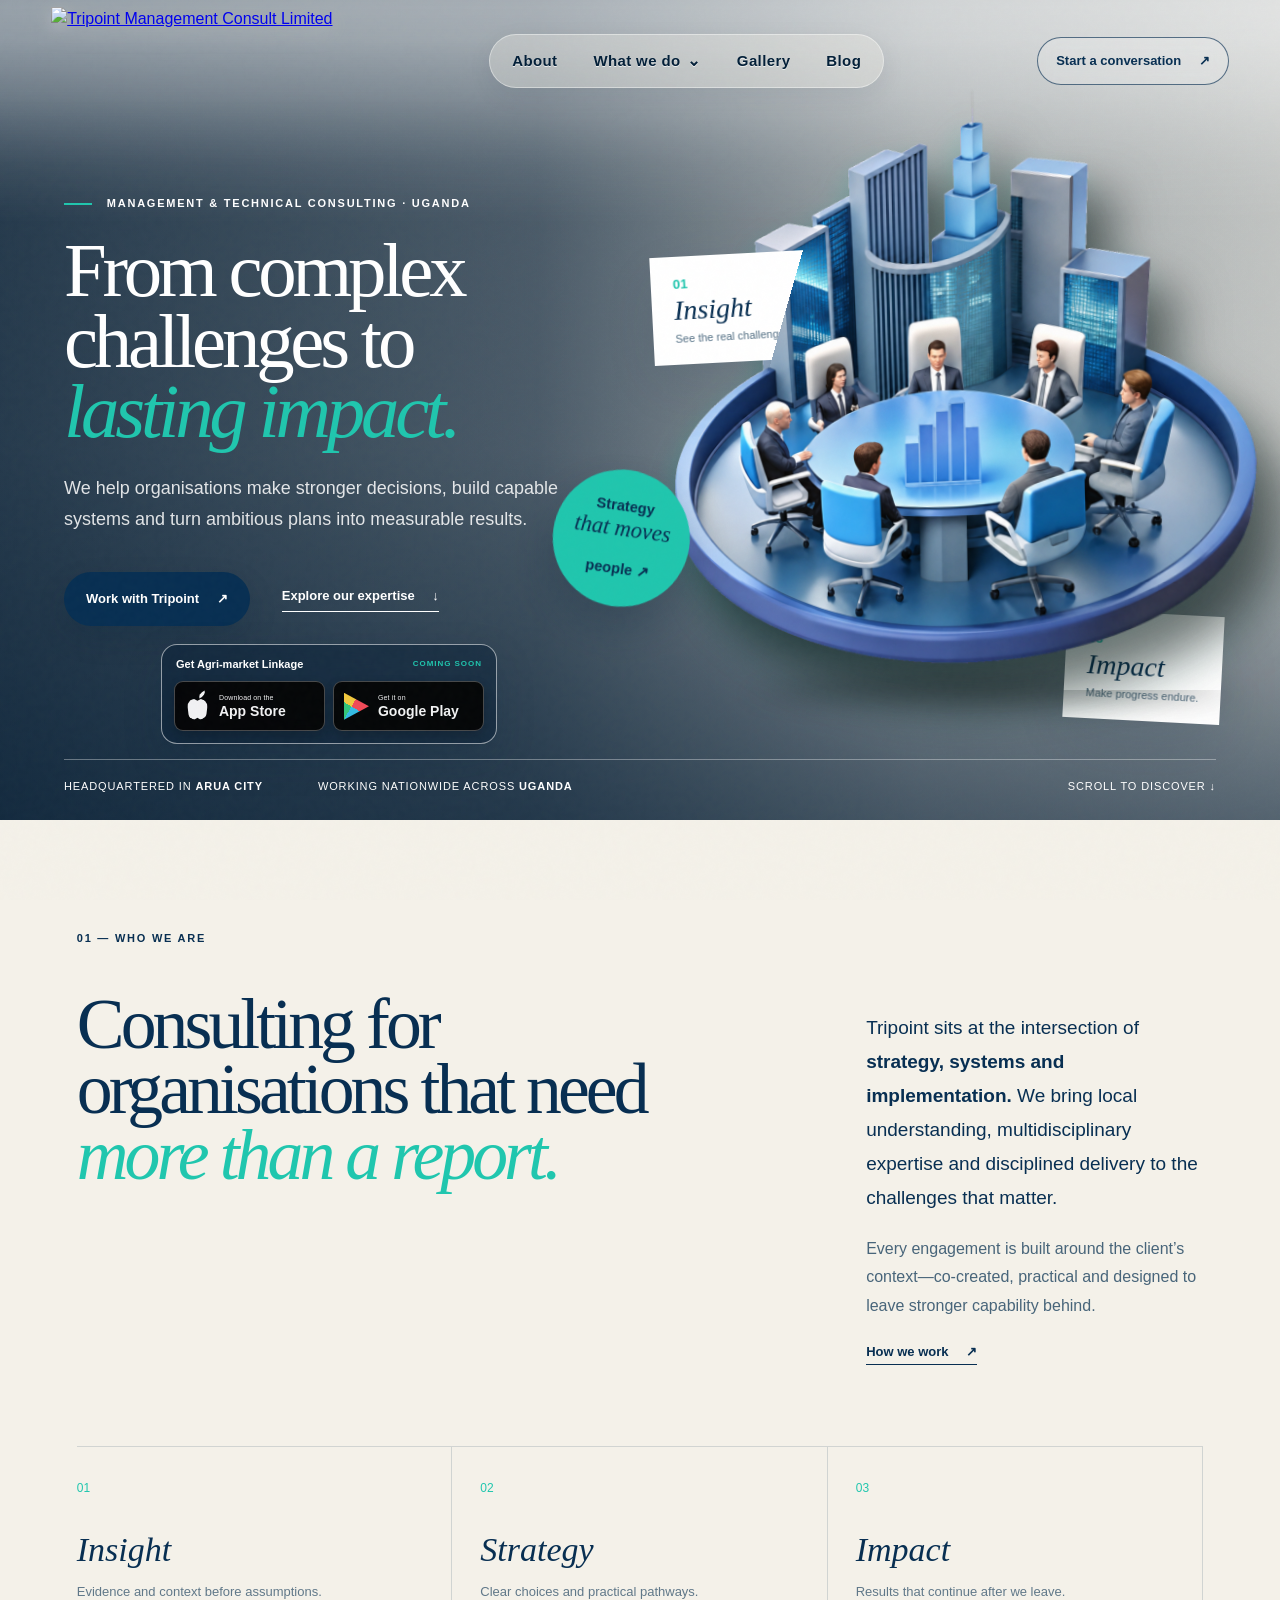
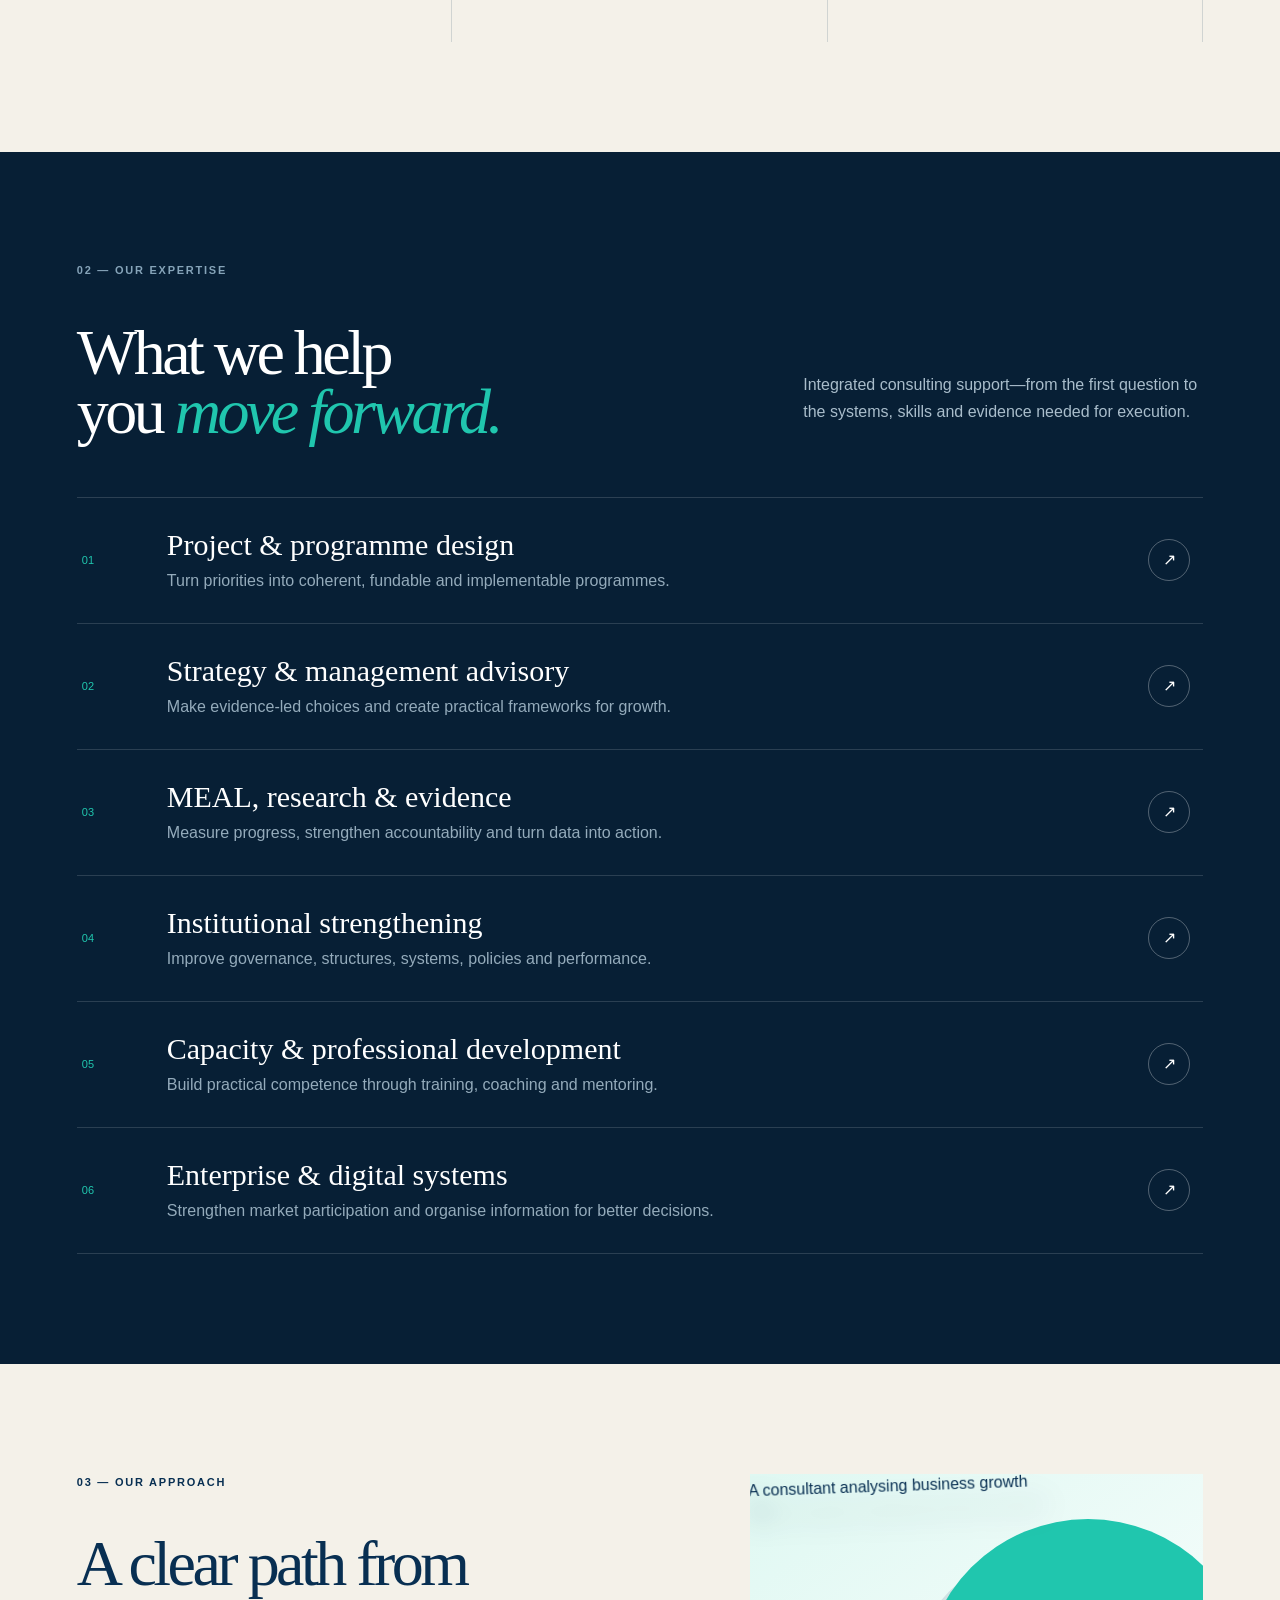
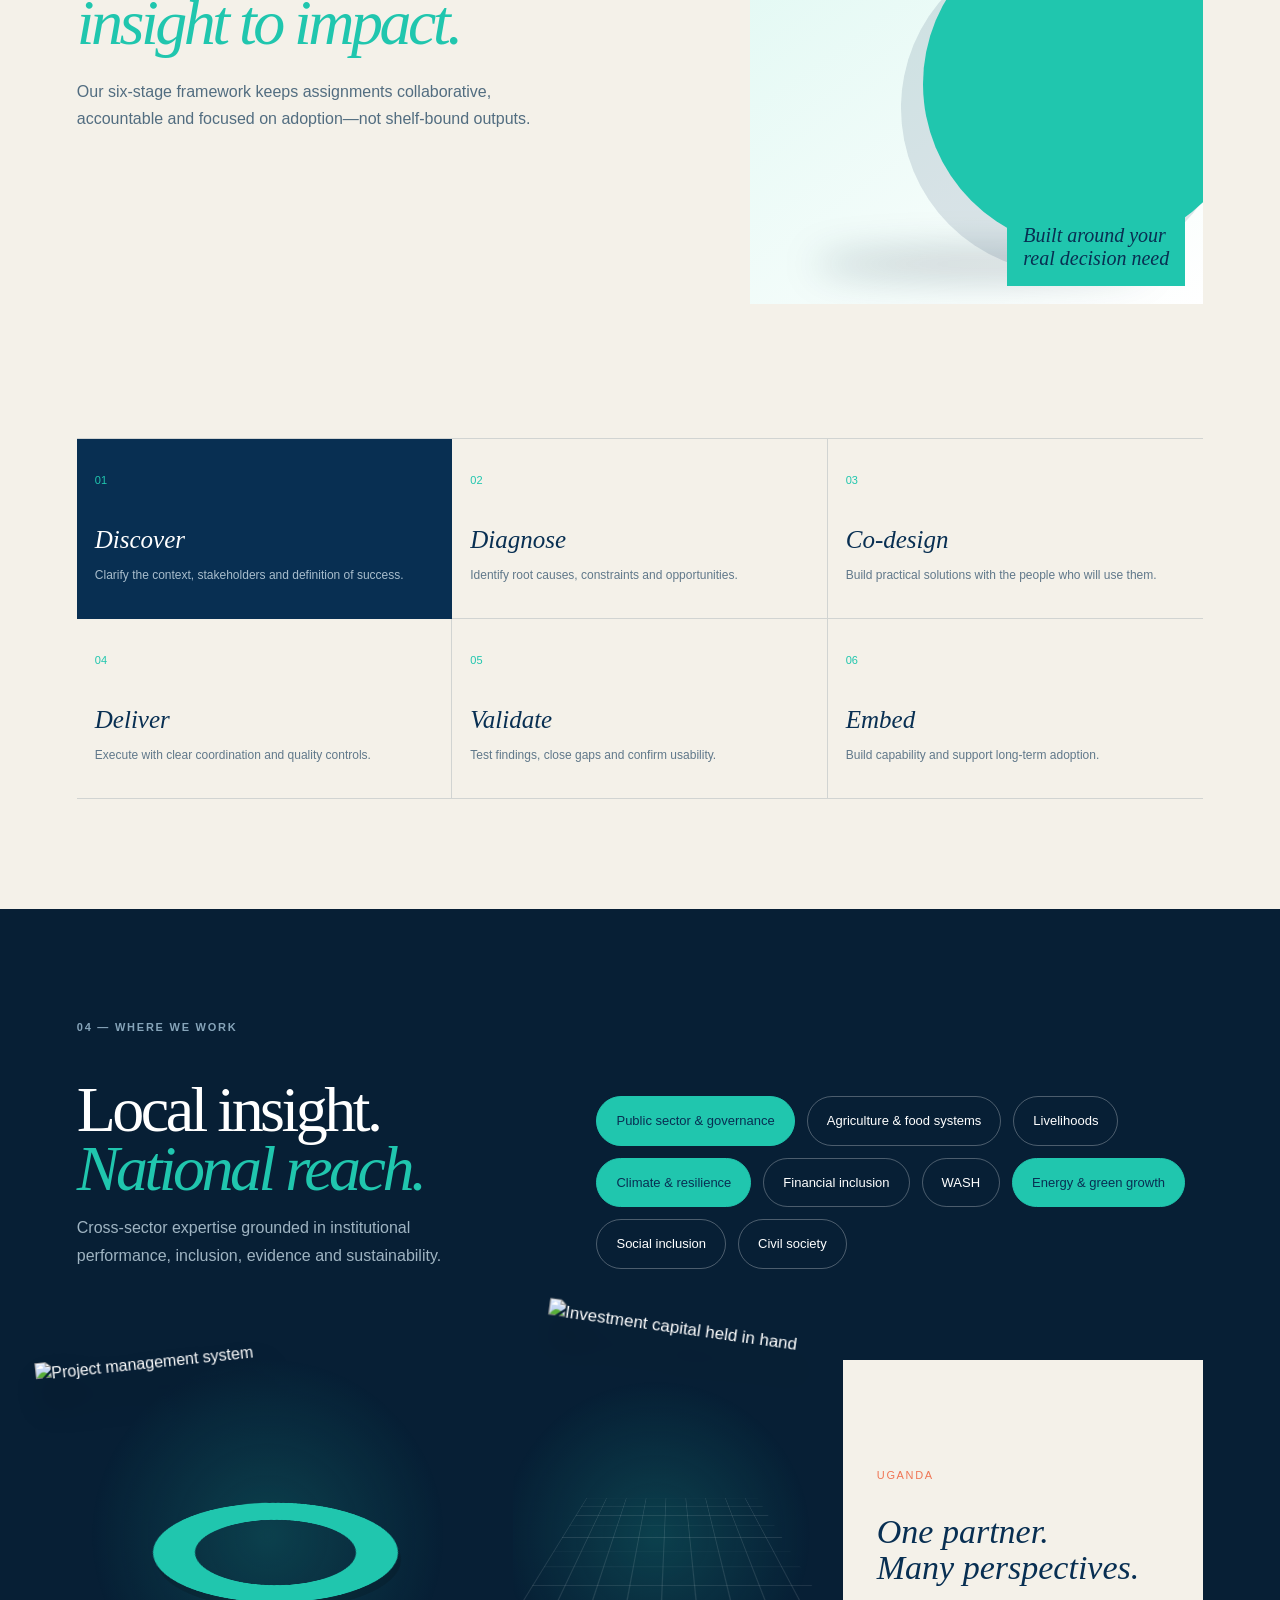
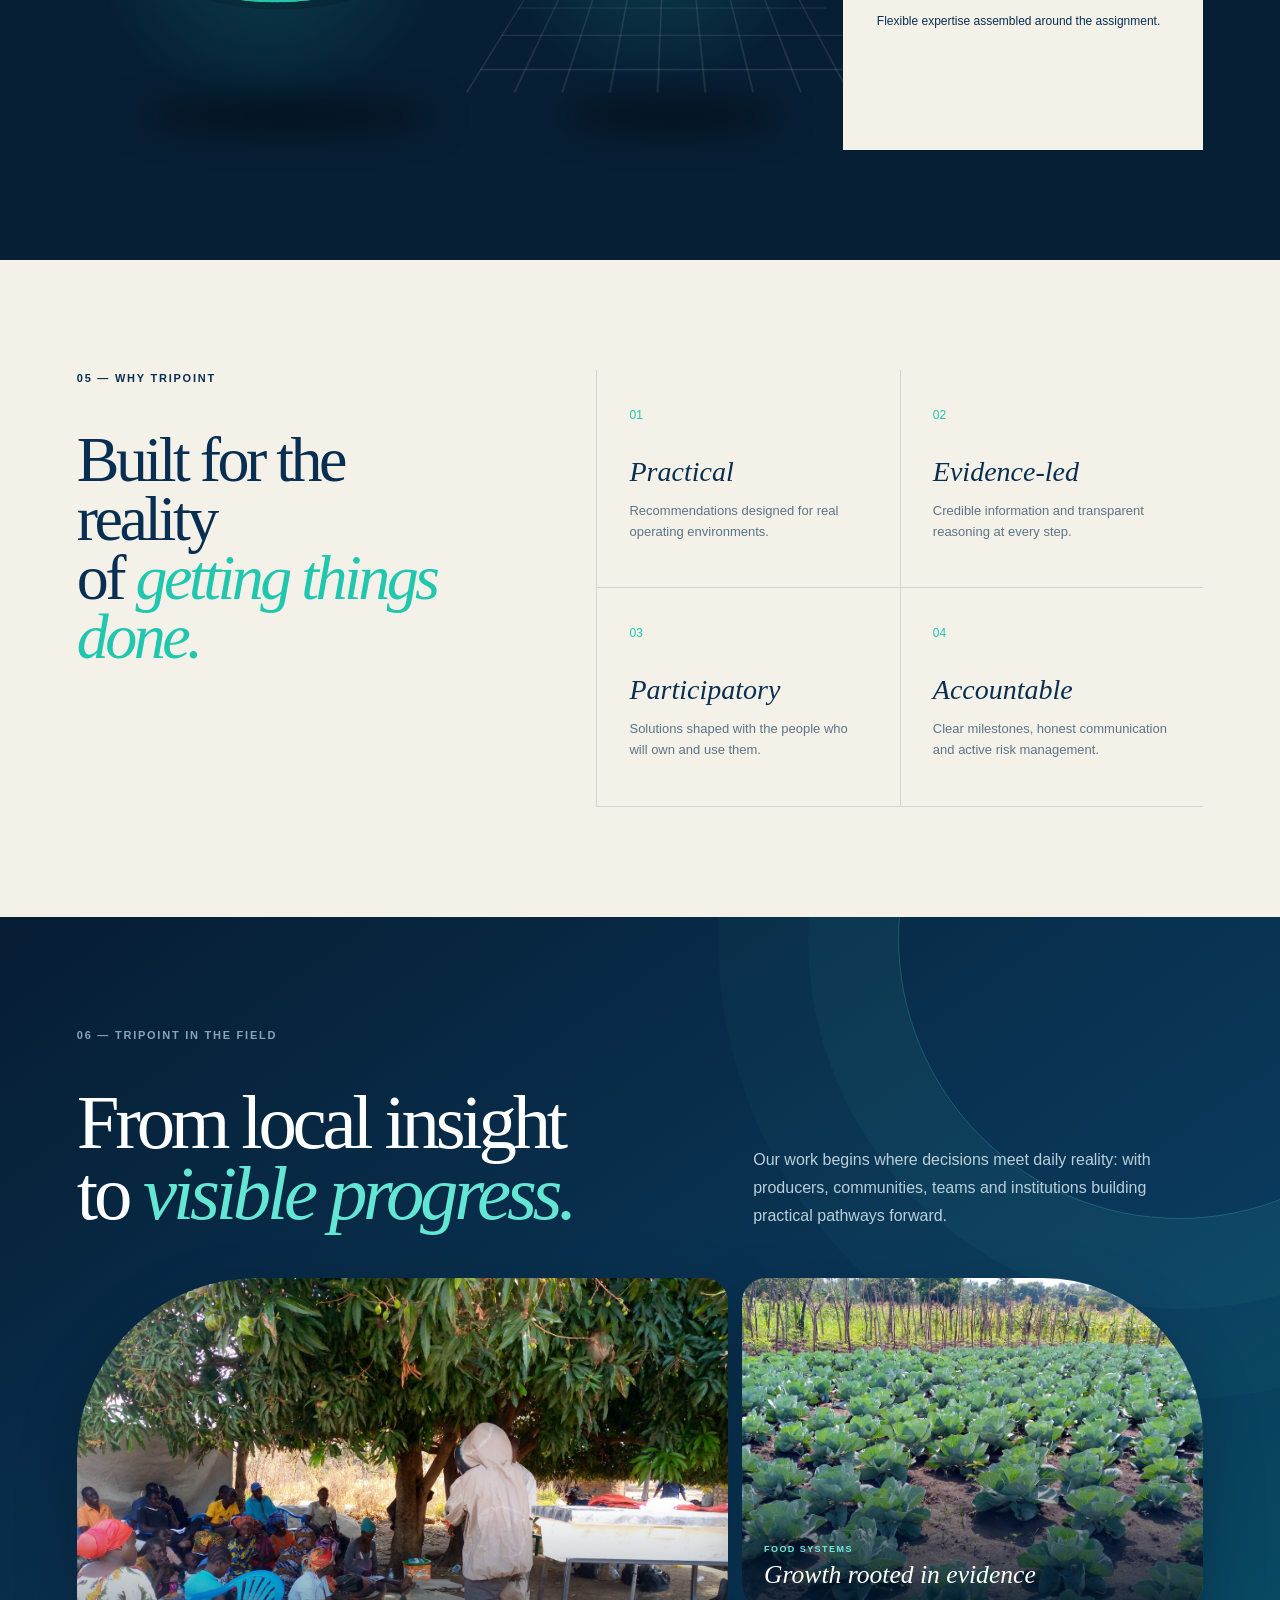
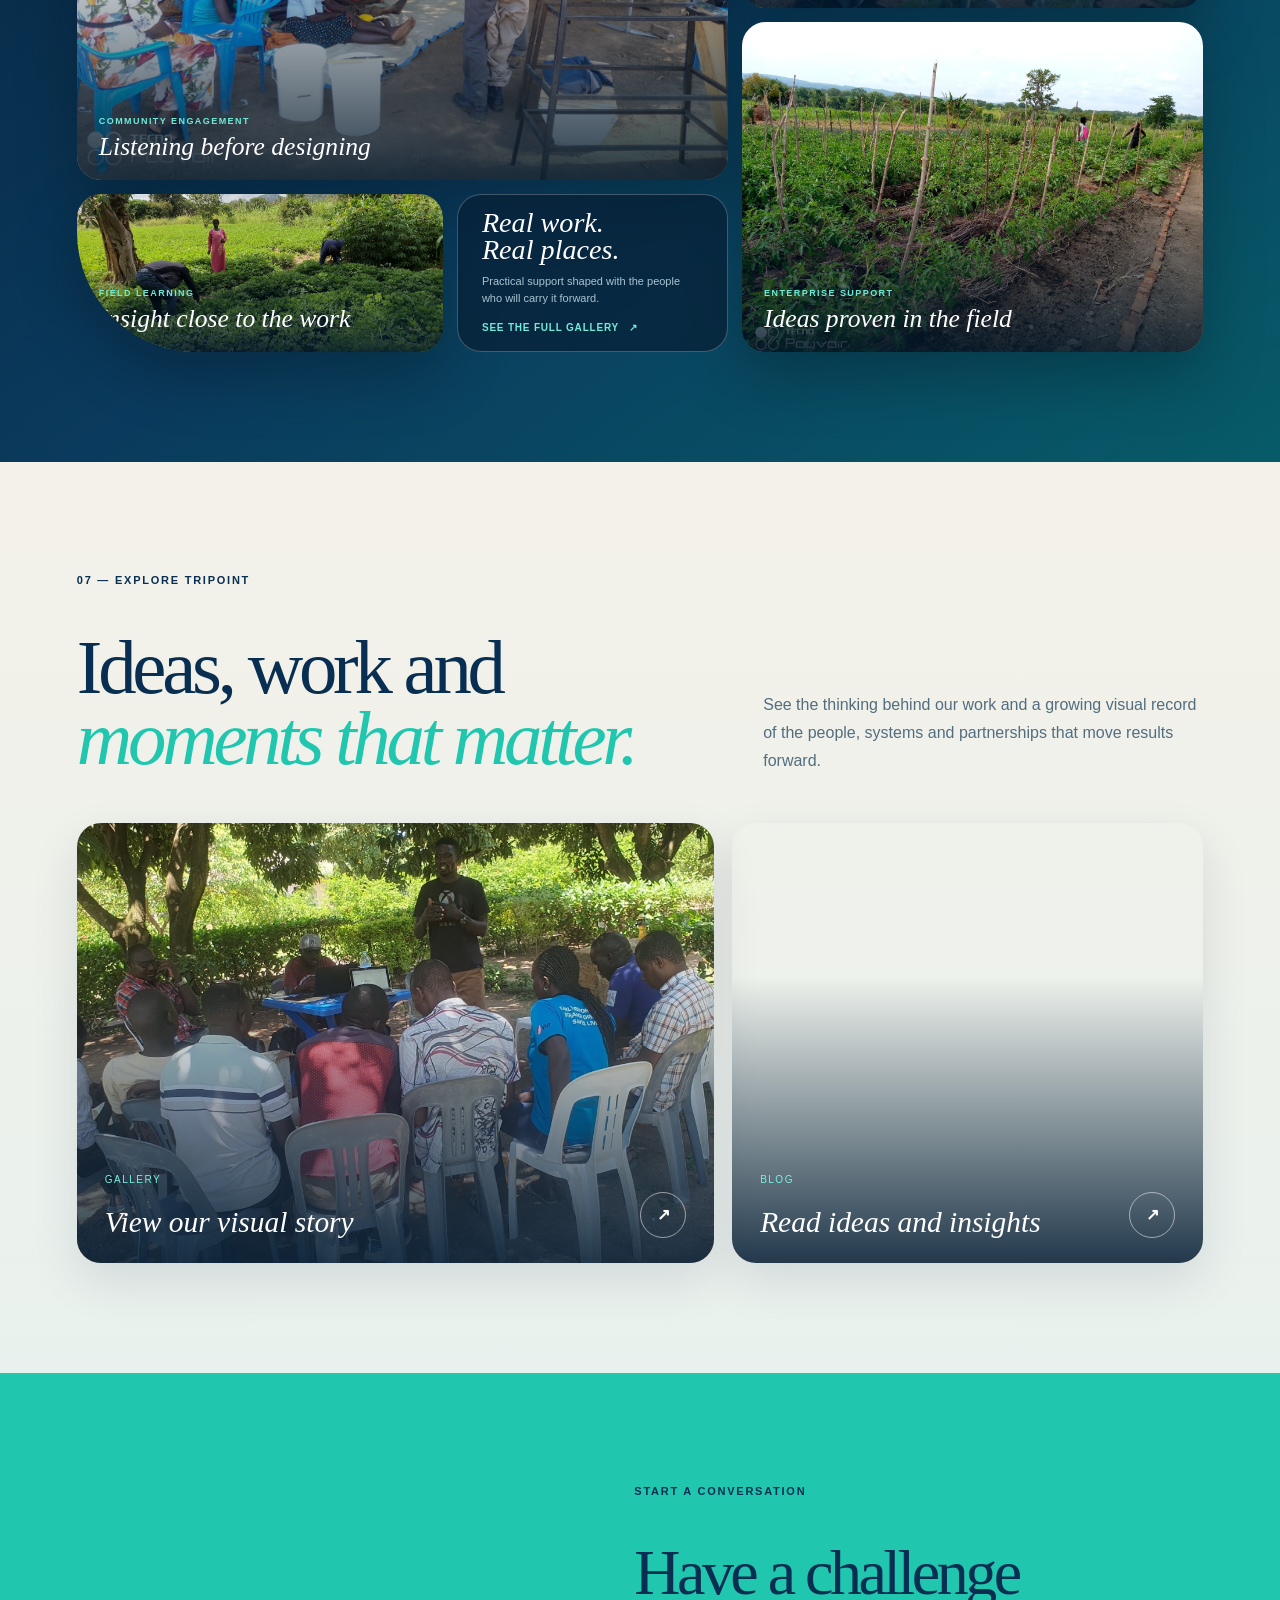
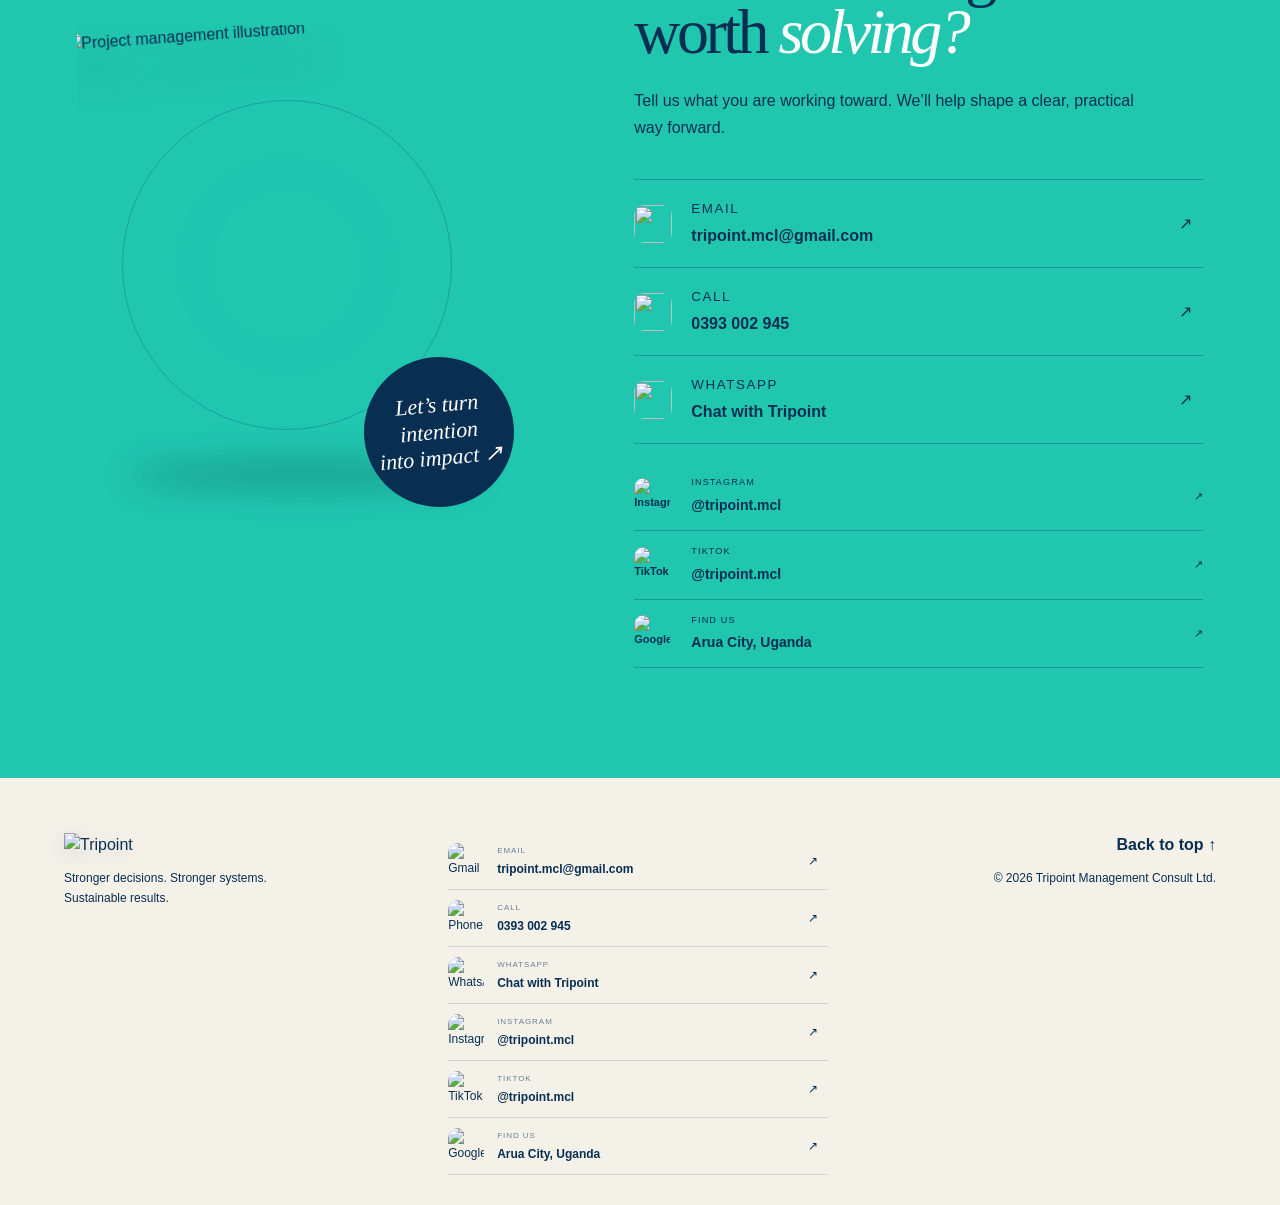
==== commit 562b5fd2: "Add CMS-managed Tripoint field photography" ====
--- a/index.html
+++ b/index.html
@@ -41,7 +41,7 @@
       </div>
       <div class="hero-art reveal" aria-label="A three-dimensional boardroom scene representing management, strategy and growth">
         <div class="hero-orbit orbit-one"></div><div class="hero-orbit orbit-two"></div>
-        <img class="hero-cutout hero-boardroom" src="assets/hero-boardroom-city-3d.png" alt="Three-dimensional executive boardroom and city skyline">
+        <img class="hero-cutout hero-boardroom" data-cms-image="home_hero_art" src="assets/hero-boardroom-city-3d.png" alt="Three-dimensional executive boardroom and city skyline">
         <div class="floating-card card-insight"><small>01</small><strong>Insight</strong><p>See the real challenge.</p></div>
         <div class="floating-card card-impact"><small>03</small><strong>Impact</strong><p>Make progress endure.</p></div>
         <a class="stamp" href="approach.html" aria-label="Explore Tripoint's approach">Strategy<br><span>that moves</span><br>people ↗</a>
@@ -76,7 +76,7 @@
 
     <section class="approach section" id="approach">
       <div class="approach-intro reveal"><div class="section-kicker">03 — Our approach</div><h2>A clear path from<br><em>insight to impact.</em></h2><p>Our six-stage framework keeps assignments collaborative, accountable and focused on adoption—not shelf-bound outputs.</p></div>
-      <div class="approach-visual reveal"><div class="depth-disc"></div><img src="assets/consultant-cutout.png" alt="A consultant analysing business growth"><span class="visual-label">Built around your<br>real decision need</span></div>
+      <div class="approach-visual reveal"><div class="depth-disc"></div><img data-cms-image="home_approach_visual" src="assets/consultant-cutout.png" alt="A consultant analysing business growth"><span class="visual-label">Built around your<br>real decision need</span></div>
       <div class="steps reveal">
         <article class="active"><span>01</span><h3>Discover</h3><p>Clarify the context, stakeholders and definition of success.</p></article>
         <article><span>02</span><h3>Diagnose</h3><p>Identify root causes, constraints and opportunities.</p></article>
@@ -93,7 +93,7 @@
         <div class="sector-title reveal"><h2>Local insight.<br><em>National reach.</em></h2><p>Cross-sector expertise grounded in institutional performance, inclusion, evidence and sustainability.</p></div>
         <div class="sector-cloud reveal"><a href="sectors.html">Public sector & governance</a><a href="sectors.html">Agriculture & food systems</a><a href="sectors.html">Livelihoods</a><a href="sectors.html">Climate & resilience</a><a href="sectors.html">Financial inclusion</a><a href="sectors.html">WASH</a><a href="sectors.html">Energy & green growth</a><a href="sectors.html">Social inclusion</a><a href="sectors.html">Civil society</a></div>
       </div>
-      <div class="sector-collage reveal"><figure class="cutout-stage stage-project"><span class="stage-ring"></span><img src="assets/project-management-cutout.png" alt="Project management system"></figure><figure class="cutout-stage stage-capital"><span class="stage-grid"></span><img src="assets/capital-cutout.png" alt="Investment capital held in hand"></figure><div class="collage-note"><span>Uganda</span><strong>One partner.<br>Many perspectives.</strong><p>Flexible expertise assembled around the assignment.</p></div></div>
+      <div class="sector-collage reveal"><figure class="cutout-stage stage-project"><span class="stage-ring"></span><img data-cms-image="home_sectors_project_visual" src="assets/project-management-cutout.png" alt="Project management system"></figure><figure class="cutout-stage stage-capital"><span class="stage-grid"></span><img data-cms-image="home_sectors_growth_visual" src="assets/capital-cutout.png" alt="Investment capital held in hand"></figure><div class="collage-note"><span>Uganda</span><strong>One partner.<br>Many perspectives.</strong><p>Flexible expertise assembled around the assignment.</p></div></div>
     </section>
 
     <section class="why section">
@@ -101,16 +101,42 @@
       <div class="why-grid reveal"><article><span>01</span><h3>Practical</h3><p>Recommendations designed for real operating environments.</p></article><article><span>02</span><h3>Evidence-led</h3><p>Credible information and transparent reasoning at every step.</p></article><article><span>03</span><h3>Participatory</h3><p>Solutions shaped with the people who will own and use them.</p></article><article><span>04</span><h3>Accountable</h3><p>Clear milestones, honest communication and active risk management.</p></article></div>
     </section>
 
+    <section class="fieldwork section" aria-labelledby="fieldwork-title">
+      <div class="fieldwork-heading reveal">
+        <div><div class="section-kicker light">06 — Tripoint in the field</div><h2 id="fieldwork-title">From local insight<br>to <em>visible progress.</em></h2></div>
+        <p>Our work begins where decisions meet daily reality: with producers, communities, teams and institutions building practical pathways forward.</p>
+      </div>
+      <div class="fieldwork-collage reveal">
+        <figure class="field-photo field-photo-main">
+          <img data-cms-image="home_field_main" src="assets/uploads/tripoint-community-demonstration.jpg" alt="Tripoint facilitating a community demonstration beneath a large tree" loading="lazy" decoding="async">
+          <figcaption><small>Community engagement</small><strong>Listening before designing</strong></figcaption>
+        </figure>
+        <figure class="field-photo field-photo-tall">
+          <img data-cms-image="home_field_tall" src="assets/uploads/tripoint-cabbage-field.jpg" alt="A thriving cabbage field supported through practical agricultural work" loading="lazy" decoding="async">
+          <figcaption><small>Food systems</small><strong>Growth rooted in evidence</strong></figcaption>
+        </figure>
+        <figure class="field-photo field-photo-wide">
+          <img data-cms-image="home_field_wide" src="assets/uploads/tripoint-climate-smart-tomato-field.jpg" alt="A climate-smart tomato field in north-western Uganda" loading="lazy" decoding="async">
+          <figcaption><small>Enterprise support</small><strong>Ideas proven in the field</strong></figcaption>
+        </figure>
+        <figure class="field-photo field-photo-small">
+          <img data-cms-image="home_field_small" src="assets/uploads/tripoint-farm-field-visit.jpg" alt="Tripoint team members and a farmer examining crops during a field visit" loading="lazy" decoding="async">
+          <figcaption><small>Field learning</small><strong>Insight close to the work</strong></figcaption>
+        </figure>
+        <aside class="fieldwork-note"><span>Real work.<br>Real places.</span><p>Practical support shaped with the people who will carry it forward.</p><a href="gallery.html">See the full gallery <b>↗</b></a></aside>
+      </div>
+    </section>
+
     <section class="content-hub section" aria-labelledby="content-hub-title">
-      <div class="content-hub-heading reveal"><div><div class="section-kicker">06 — Explore Tripoint</div><h2 id="content-hub-title">Ideas, work and<br><em>moments that matter.</em></h2></div><p>See the thinking behind our work and a growing visual record of the people, systems and partnerships that move results forward.</p></div>
+      <div class="content-hub-heading reveal"><div><div class="section-kicker">07 — Explore Tripoint</div><h2 id="content-hub-title">Ideas, work and<br><em>moments that matter.</em></h2></div><p>See the thinking behind our work and a growing visual record of the people, systems and partnerships that move results forward.</p></div>
       <div class="hub-grid">
-        <a class="hub-card hub-gallery reveal" href="gallery.html"><img src="assets/hero-handshake-background.jpg" alt="Business partners shaking hands"><span class="hub-label"><small>Gallery</small><strong>View our visual story</strong><b>↗</b></span></a>
-        <a class="hub-card hub-blog reveal" href="blog.html"><img src="assets/1000597044.jpg" alt="A visual representation of sustainable growth"><span class="hub-label"><small>Blog</small><strong>Read ideas and insights</strong><b>↗</b></span></a>
+        <a class="hub-card hub-gallery reveal" href="gallery.html"><img data-cms-image="home_gallery_card" src="assets/uploads/tripoint-stakeholder-training.jpg" alt="Tripoint facilitating an outdoor stakeholder training" loading="lazy" decoding="async"><span class="hub-label"><small>Gallery</small><strong>View our visual story</strong><b>↗</b></span></a>
+        <a class="hub-card hub-blog reveal" href="blog.html"><img data-cms-image="home_blog_card" src="assets/uploads/tripoint-tomato-field-monitoring.jpg" alt="Field monitoring in a productive tomato garden" loading="lazy" decoding="async"><span class="hub-label"><small>Blog</small><strong>Read ideas and insights</strong><b>↗</b></span></a>
       </div>
     </section>
 
     <section class="contact section" id="contact">
-      <div class="contact-art reveal"><span class="contact-ring one"></span><span class="contact-ring two"></span><img src="assets/project-management-transparent.png" alt="Project management illustration"><a class="contact-badge" href="contact.html" aria-label="Start a conversation with Tripoint">Let’s turn<br>intention<br>into impact ↗</a></div>
+      <div class="contact-art reveal"><span class="contact-ring one"></span><span class="contact-ring two"></span><img data-cms-image="home_contact_visual" src="assets/project-management-transparent.png" alt="Project management illustration"><a class="contact-badge" href="contact.html" aria-label="Start a conversation with Tripoint">Let’s turn<br>intention<br>into impact ↗</a></div>
       <div class="contact-copy reveal"><div class="section-kicker">Start a conversation</div><h2>Have a challenge<br>worth <em>solving?</em></h2><p>Tell us what you are working toward. We’ll help shape a clear, practical way forward.</p><div class="contact-links icon-contact-links"><a href="mailto:tripoint.mcl@gmail.com"><img src="assets/gmail.jpg" alt=""><span><small>Email</small><strong>tripoint.mcl@gmail.com</strong></span><b>↗</b></a><a href="tel:+256393002945"><img src="assets/phone.jpg" alt=""><span><small>Call</small><strong>0393 002 945</strong></span><b>↗</b></a><a href="https://wa.me/256781678974" target="_blank" rel="noopener"><img src="assets/whatsapp.jpg" alt=""><span><small>WhatsApp</small><strong>Chat with Tripoint</strong></span><b>↗</b></a></div><div class="social-links contact-socials"><a href="https://www.instagram.com/" target="_blank" rel="noopener"><img src="assets/instagram.jpg" alt="Instagram"><span><small>Instagram</small><strong>@tripoint.mcl</strong></span><b>↗</b></a><a href="https://www.tiktok.com/" target="_blank" rel="noopener"><img src="assets/tiktok.jpg" alt="TikTok"><span><small>TikTok</small><strong>@tripoint.mcl</strong></span><b>↗</b></a><a href="https://www.google.com/maps/search/?api=1&query=Arua+City+Uganda" target="_blank" rel="noopener"><img src="assets/maps.jpg" alt="Google Maps"><span><small>Find us</small><strong>Arua City, Uganda</strong></span><b>↗</b></a></div></div>
     </section>
   </main>
--- a/styles.css
+++ b/styles.css
@@ -318,6 +318,32 @@
 .hub-label strong{font:italic clamp(25px,2.3vw,36px)/1.05 var(--serif)}
 .hub-label b{display:grid;width:46px;height:46px;border:1px solid rgba(255,255,255,.52);border-radius:50%;place-items:center}
 
+/* Real Tripoint fieldwork */
+.fieldwork{position:relative;overflow:hidden;background:linear-gradient(145deg,#061d33 0%,#0a3a5d 58%,#075b68 100%);color:#fff}
+.fieldwork:before{content:"";position:absolute;width:560px;height:560px;right:-180px;top:-260px;border:1px solid rgba(100,233,215,.24);border-radius:50%;box-shadow:0 0 0 90px rgba(100,233,215,.035),0 0 0 180px rgba(100,233,215,.025)}
+.fieldwork-heading{position:relative;z-index:1;display:flex;justify-content:space-between;align-items:end;gap:7vw;margin-bottom:48px}
+.fieldwork-heading h2{margin:0;color:#fff}
+.fieldwork-heading h2 em{color:#63e6d3;font-weight:400}
+.fieldwork-heading>p{max-width:450px;margin:0;color:#b9cfda;font-size:16px;line-height:1.75}
+.fieldwork-collage{position:relative;z-index:1;display:grid;grid-template-columns:repeat(12,minmax(0,1fr));grid-template-rows:repeat(8,72px);gap:14px}
+.field-photo{position:relative;min-width:0;min-height:0;margin:0;overflow:hidden;background:#0a3150;box-shadow:0 24px 60px rgba(0,0,0,.25);isolation:isolate}
+.field-photo:after{content:"";position:absolute;inset:0;background:linear-gradient(180deg,transparent 45%,rgba(4,25,43,.86));z-index:1;pointer-events:none}
+.field-photo img{width:100%;height:100%;object-fit:cover;transition:transform .7s cubic-bezier(.2,.75,.25,1)}
+.field-photo:hover img{transform:scale(1.045)}
+.field-photo figcaption{position:absolute;z-index:2;left:22px;right:22px;bottom:19px;display:grid;gap:5px}
+.field-photo figcaption small{color:#70ead8;font-size:9px;font-weight:800;letter-spacing:.16em;text-transform:uppercase}
+.field-photo figcaption strong{font:italic clamp(20px,2vw,29px)/1.05 var(--serif)}
+.field-photo-main{grid-column:1/8;grid-row:1/7;border-radius:180px 24px 24px 24px}
+.field-photo-main img{object-position:center 42%}
+.field-photo-tall{grid-column:8/13;grid-row:1/5;border-radius:24px 160px 24px 24px}
+.field-photo-wide{grid-column:8/13;grid-row:5/9;border-radius:24px}
+.field-photo-small{grid-column:1/5;grid-row:7/9;border-radius:24px 24px 24px 120px}
+.fieldwork-note{grid-column:5/8;grid-row:7/9;display:flex;flex-direction:column;justify-content:center;align-items:flex-start;padding:22px 24px;border:1px solid rgba(255,255,255,.24);border-radius:24px;background:rgba(7,31,53,.72);backdrop-filter:blur(10px)}
+.fieldwork-note span{font:italic clamp(24px,2.2vw,34px)/.95 var(--serif);color:#fff}
+.fieldwork-note p{margin:10px 0 14px;color:#abc4d1;font-size:11px;line-height:1.5}
+.fieldwork-note a{color:#74ead9;font-size:10px;font-weight:800;text-decoration:none;text-transform:uppercase;letter-spacing:.08em}
+.fieldwork-note b{margin-left:7px}
+
 /* Shared editorial pages */
 .editorial-hero{min-height:700px;padding:165px 6vw 80px;display:grid;grid-template-columns:.85fr 1.15fr;align-items:center;gap:7vw;overflow:hidden;background:linear-gradient(135deg,#edf4f1,var(--paper))}
 .editorial-hero-copy{position:relative;z-index:2}
@@ -333,7 +359,7 @@
 .gallery-hero-main:after{content:"";position:absolute;inset:0;background:linear-gradient(180deg,rgba(7,31,53,.05),rgba(7,31,53,.4))}
 .gallery-hero-main img{width:100%;height:100%;object-fit:cover}
 .gallery-hero-float{position:absolute;left:-2%;bottom:-5px;width:235px;height:235px;margin:0;padding:16px;border-radius:50%;background:var(--ink-2);box-shadow:0 25px 60px rgba(7,31,53,.32);z-index:2}
-.gallery-hero-float img{width:100%;height:100%;object-fit:contain;filter:drop-shadow(10px 16px 12px rgba(0,0,0,.35))}
+.gallery-hero-float img{width:100%;height:100%;object-fit:cover;border-radius:50%;filter:drop-shadow(10px 16px 12px rgba(0,0,0,.35))}
 .gallery-hero-collage>span{position:absolute;right:-2%;top:10px;padding:20px 22px;background:var(--mint);color:var(--ink);font:italic 25px/1.05 var(--serif);transform:rotate(3deg);z-index:3}
 .gallery-heading,.insights-heading{display:flex;justify-content:space-between;align-items:end;gap:8vw;margin-bottom:48px}
 .gallery-heading h2,.insights-heading h2{font:400 clamp(46px,5vw,72px)/1 var(--serif);letter-spacing:-.04em;margin:20px 0 0}
@@ -372,7 +398,7 @@
 .blog-card{display:grid;grid-template-columns:40% 60%;min-height:330px;overflow:hidden;border:1px solid rgba(8,47,82,.12);border-radius:18px;background:var(--paper);box-shadow:0 12px 36px rgba(7,31,53,.08)}
 .blog-card figure{margin:0;overflow:hidden;background:var(--ink-2)}
 .blog-card figure img{width:100%;height:100%;object-fit:cover;transition:transform .4s ease}
-.blog-card:nth-child(3) figure img{object-fit:contain;padding:15px}
+.blog-card-contain figure img{object-fit:contain;padding:15px}
 .blog-card:hover figure img{transform:scale(1.035)}
 .blog-card>div{padding:27px}
 .blog-card h3{font:italic 27px/1.08 var(--serif);margin:14px 0}
@@ -382,6 +408,12 @@
 .blog-card summary::-webkit-details-marker{display:none}
 .blog-card summary b{display:grid;width:28px;height:28px;border:1px solid var(--line);border-radius:50%;place-items:center;color:var(--mint)}
 .blog-card details[open] summary b{transform:rotate(45deg)}
+.cms-article-body{margin-top:14px;color:#526d80;font-size:13px;line-height:1.7}
+.cms-article-body p{margin:0 0 12px}
+.cms-article-body h2,.cms-article-body h3,.cms-article-body h4{margin:18px 0 8px;color:var(--ink);font-family:var(--serif);font-style:italic}
+.cms-article-body ul,.cms-article-body ol{padding-left:20px}
+.cms-article-body a{color:var(--ink);font-weight:700;text-decoration-color:var(--mint)}
+.cms-article-body img{display:block;max-width:100%;height:auto;margin:16px 0;border-radius:10px}
 .blog-subscribe{padding:80px 6vw;display:grid;grid-template-columns:1fr .7fr auto;align-items:end;gap:6vw;background:var(--ink-2);color:#fff}
 .blog-subscribe h2{font:400 clamp(44px,5vw,72px)/1 var(--serif);letter-spacing:-.04em;margin:12px 0 0}
 .blog-subscribe>p{color:#a9bdcb;line-height:1.7}
@@ -429,3 +461,36 @@
   .blog-subscribe{display:block;padding:65px 22px}
   .blog-subscribe>p{margin:25px 0}
 }
+
+/* CMS-managed photography */
+.page-hero-art img.cms-page-photo{width:96%;height:96%;object-fit:cover;object-position:center;border:10px solid rgba(255,255,255,.58);border-radius:52% 52% 26px 26px;filter:drop-shadow(16px 30px 20px rgba(7,31,53,.28));transform:perspective(900px) rotateY(-4deg) rotateZ(1.5deg)}
+
+@media(max-width:900px){
+  .fieldwork-heading{align-items:start;flex-direction:column;gap:22px}
+  .fieldwork-collage{grid-template-rows:repeat(8,62px)}
+  .fieldwork-note{padding:18px}
+  .fieldwork-note p{display:none}
+}
+
+@media(max-width:600px){
+  .fieldwork{padding-left:18px;padding-right:18px}
+  .fieldwork:before{width:340px;height:340px;right:-190px;top:-120px}
+  .fieldwork-heading h2{font-size:44px}
+  .fieldwork-heading>p{font-size:14px}
+  .fieldwork-collage{grid-template-columns:1.12fr .88fr;grid-template-rows:280px 230px 250px auto;gap:10px}
+  .field-photo-main{grid-column:1/-1;grid-row:1;border-radius:110px 18px 18px 18px}
+  .field-photo-tall{grid-column:1;grid-row:2;border-radius:18px}
+  .field-photo-small{grid-column:2;grid-row:2;border-radius:18px 18px 70px 18px}
+  .field-photo-wide{grid-column:1/-1;grid-row:3;border-radius:18px}
+  .fieldwork-note{grid-column:1/-1;grid-row:4;min-height:160px;padding:25px;border-radius:18px}
+  .fieldwork-note p{display:block;max-width:300px}
+  .field-photo figcaption{left:15px;right:15px;bottom:14px}
+  .field-photo figcaption strong{font-size:19px}
+  .field-photo-tall figcaption strong,.field-photo-small figcaption strong{font-size:16px}
+  .page-hero-art img.cms-page-photo{width:230px;height:300px;max-width:none;right:-72px;top:8px;border-width:6px;border-radius:48% 48% 18px 18px;object-position:center;transform:rotate(2deg)}
+}
+
+@media(prefers-reduced-motion:reduce){
+  .field-photo img{transition:none}
+  .field-photo:hover img{transform:none}
+}
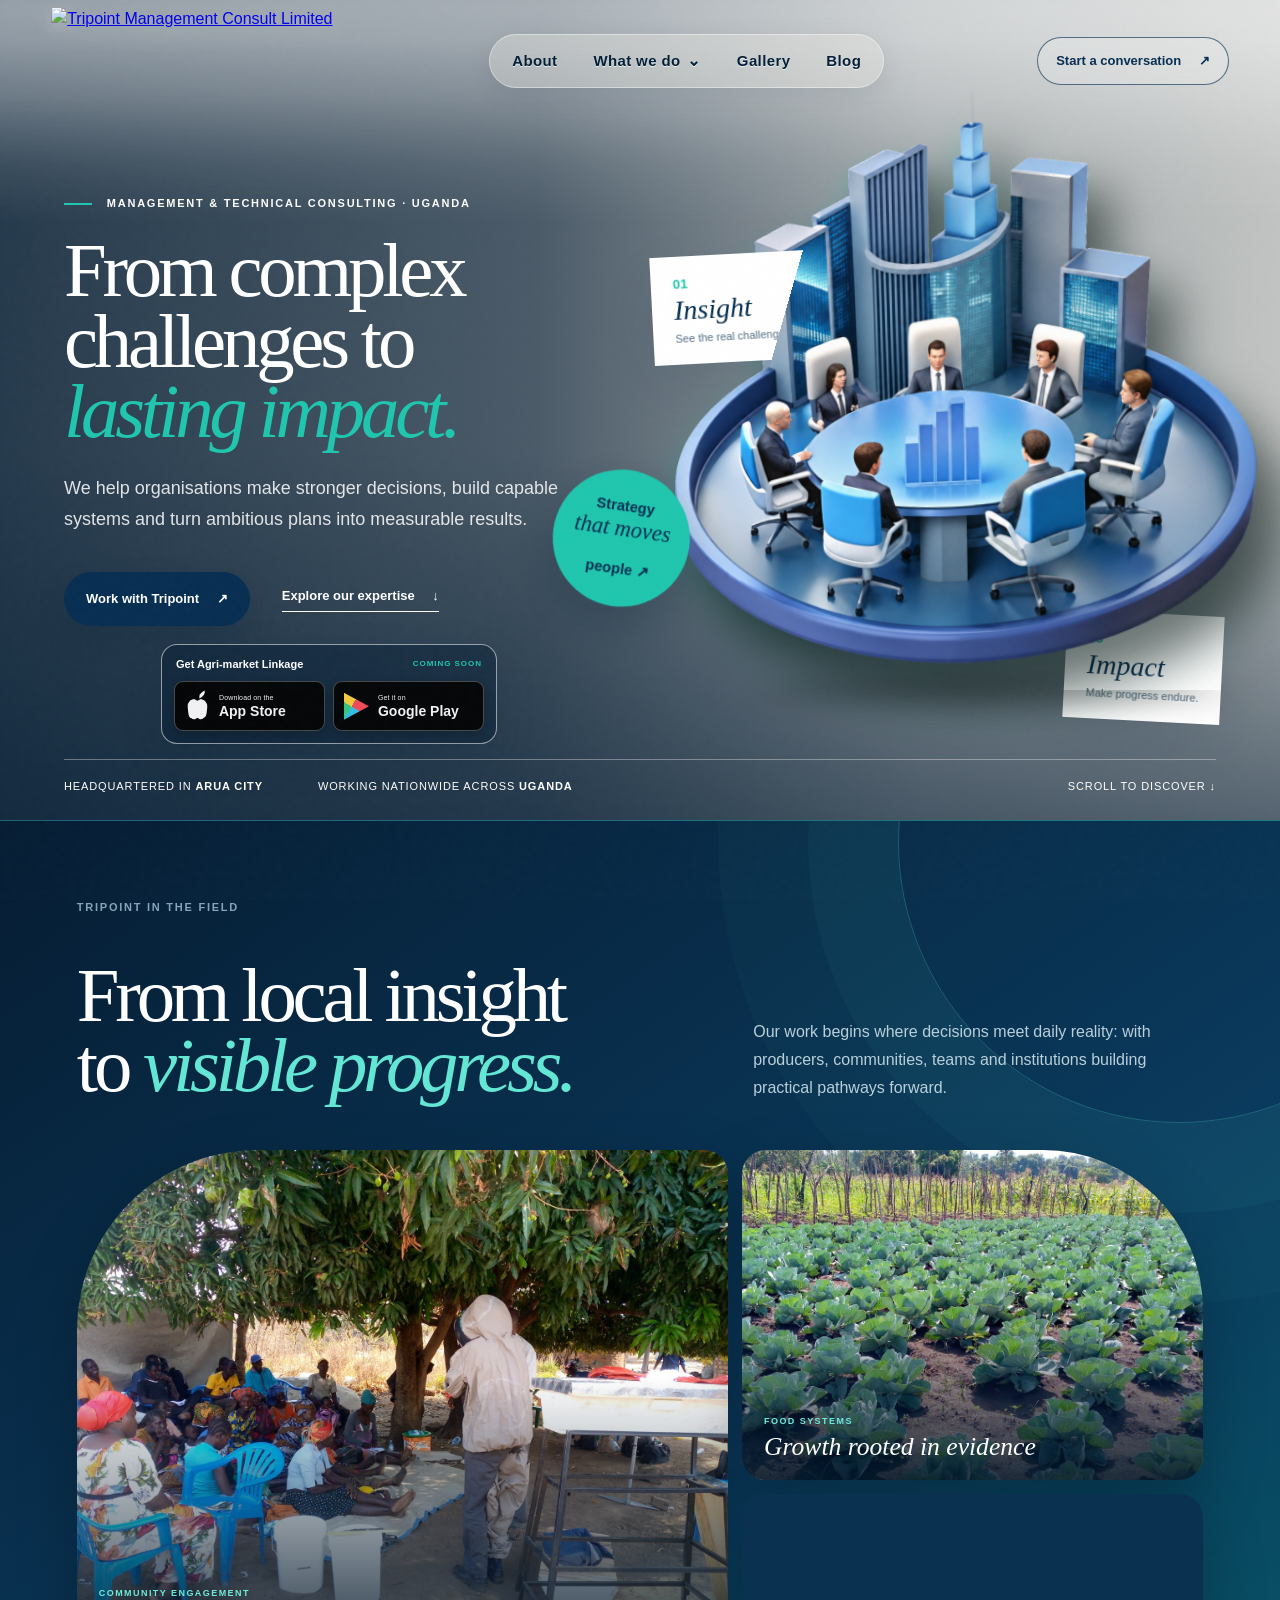
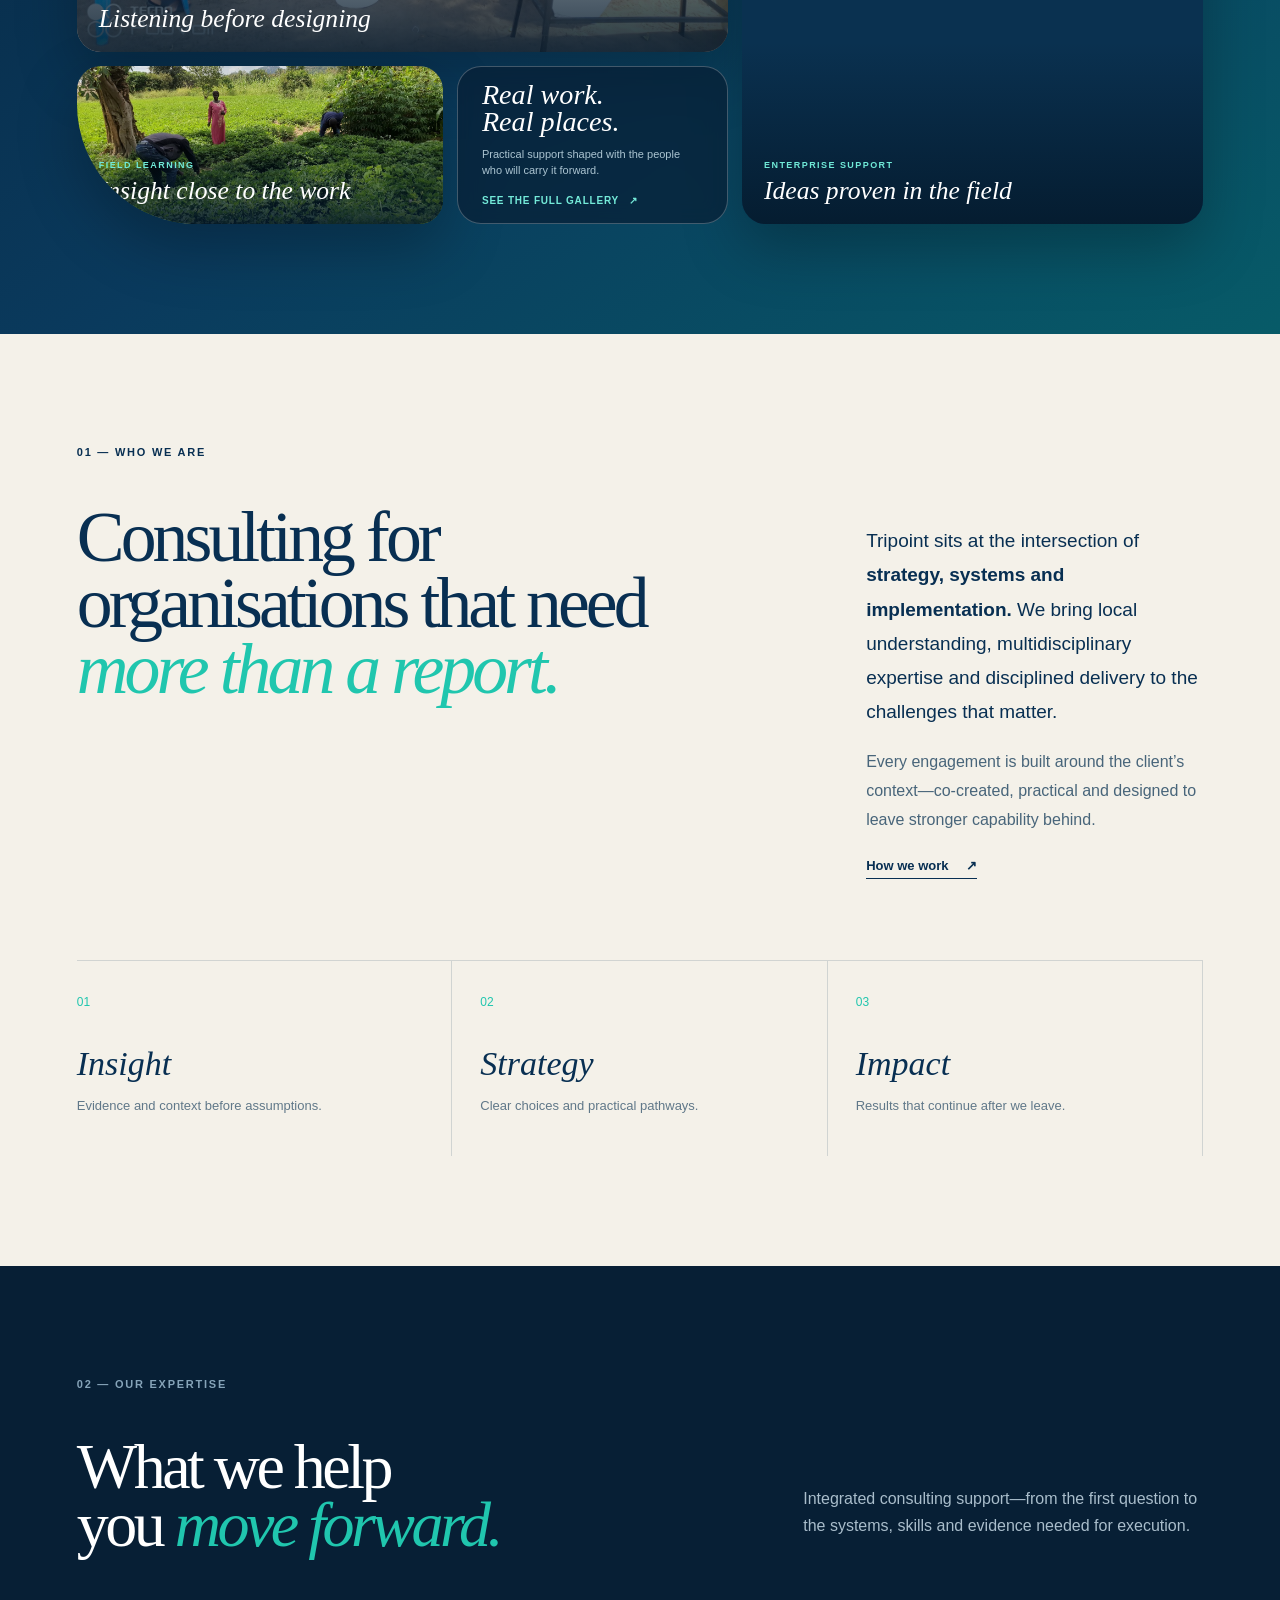
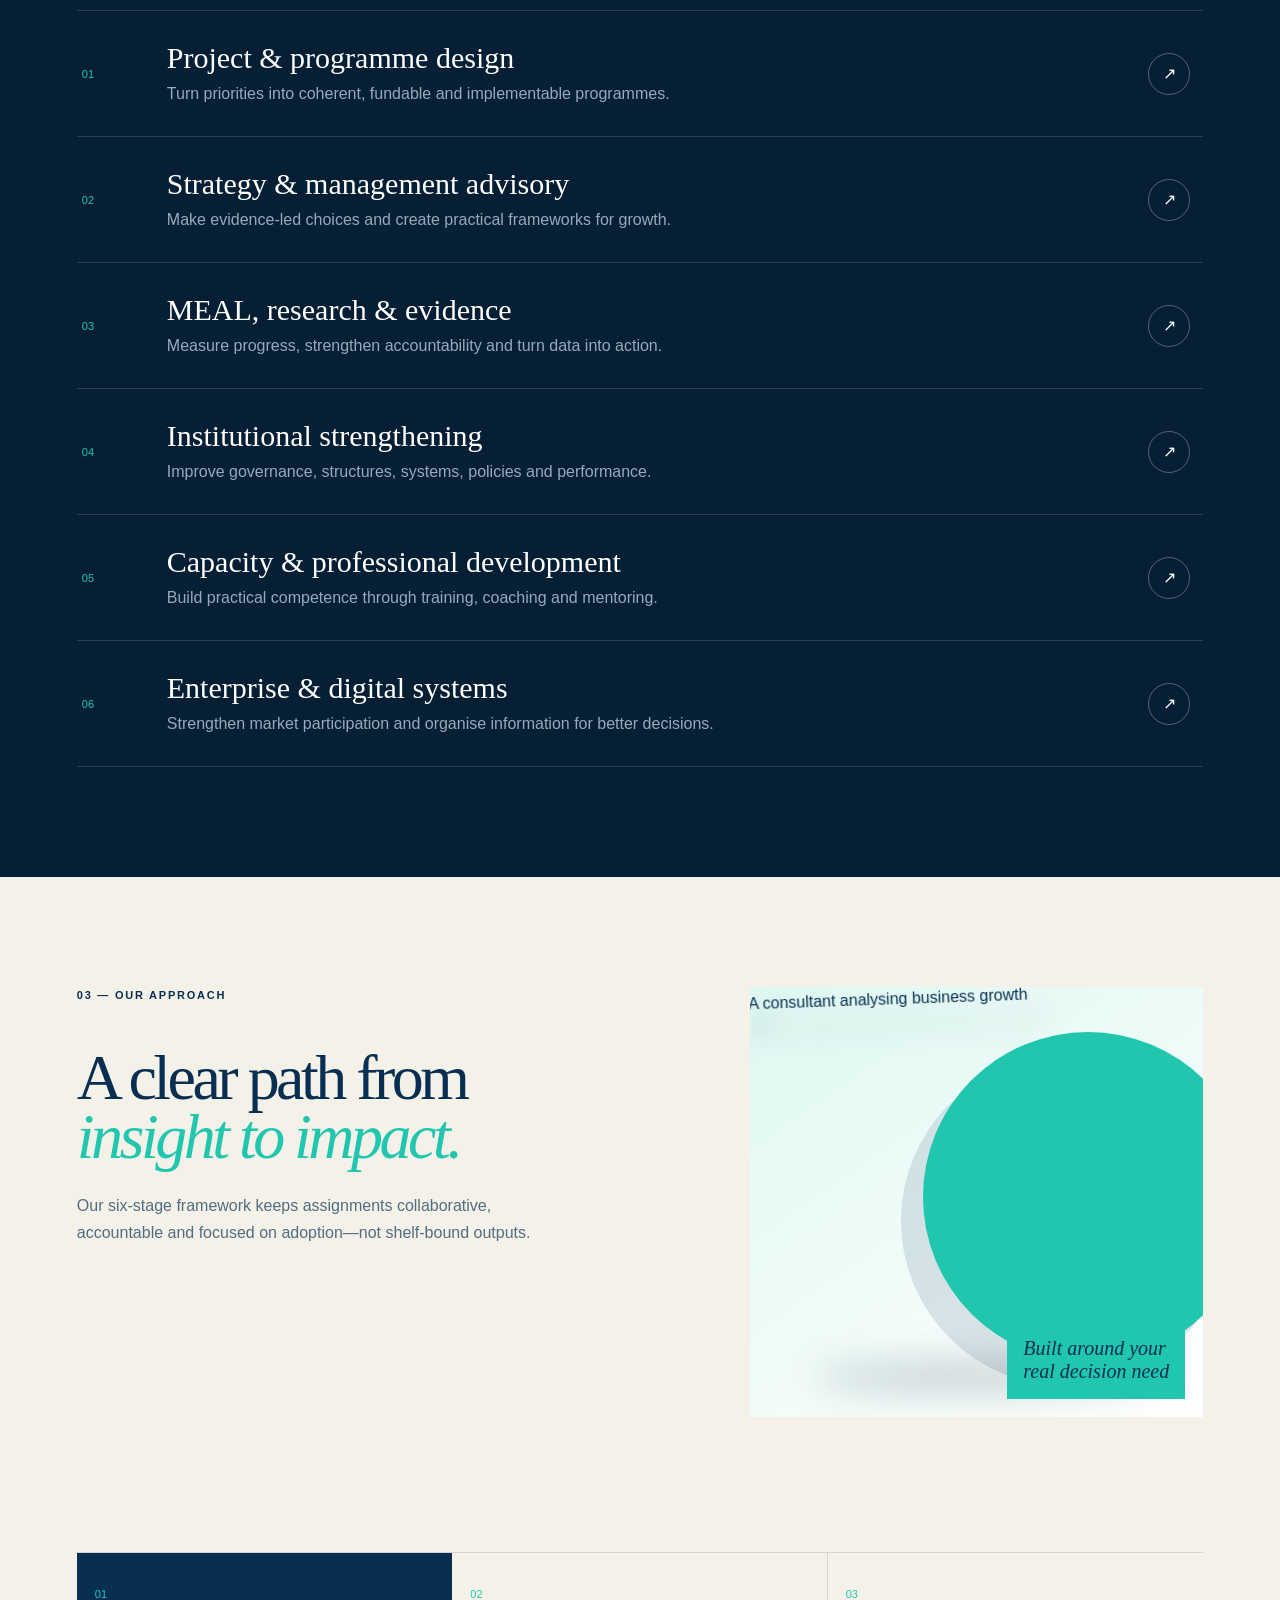
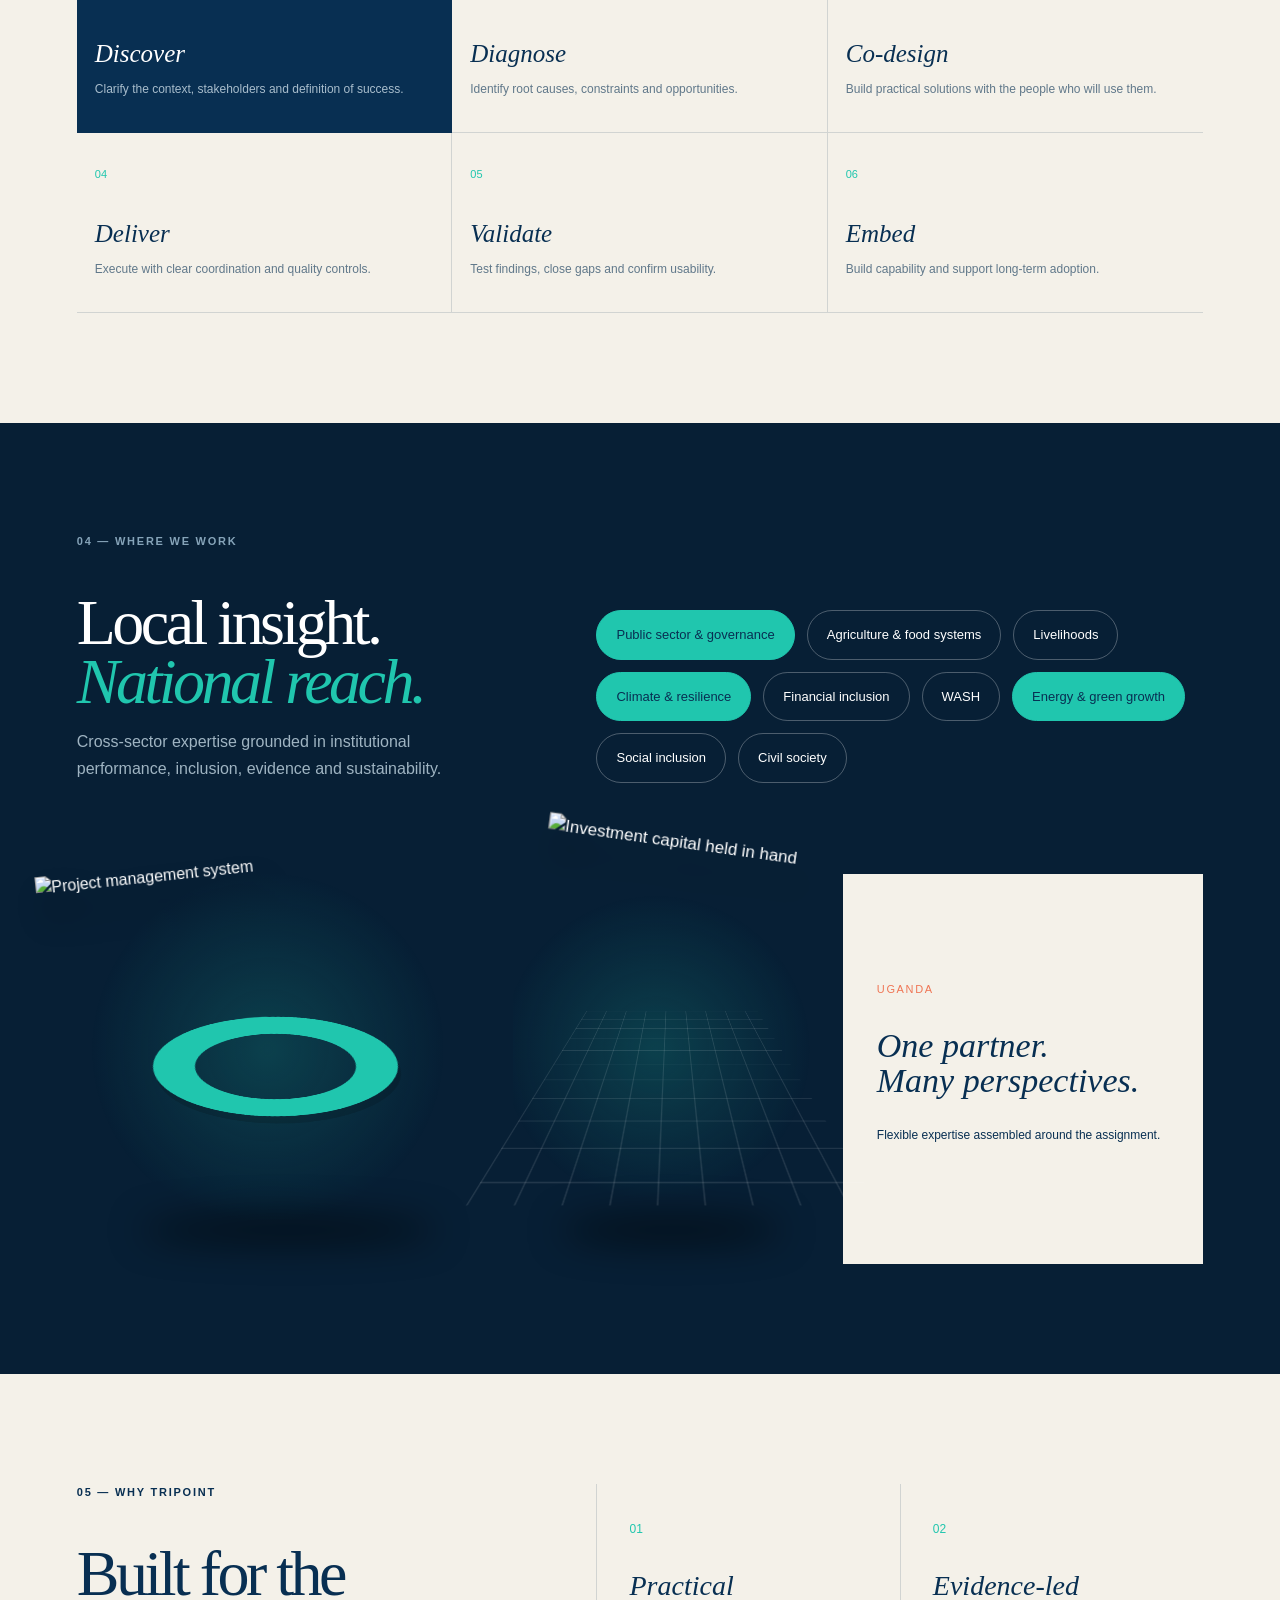
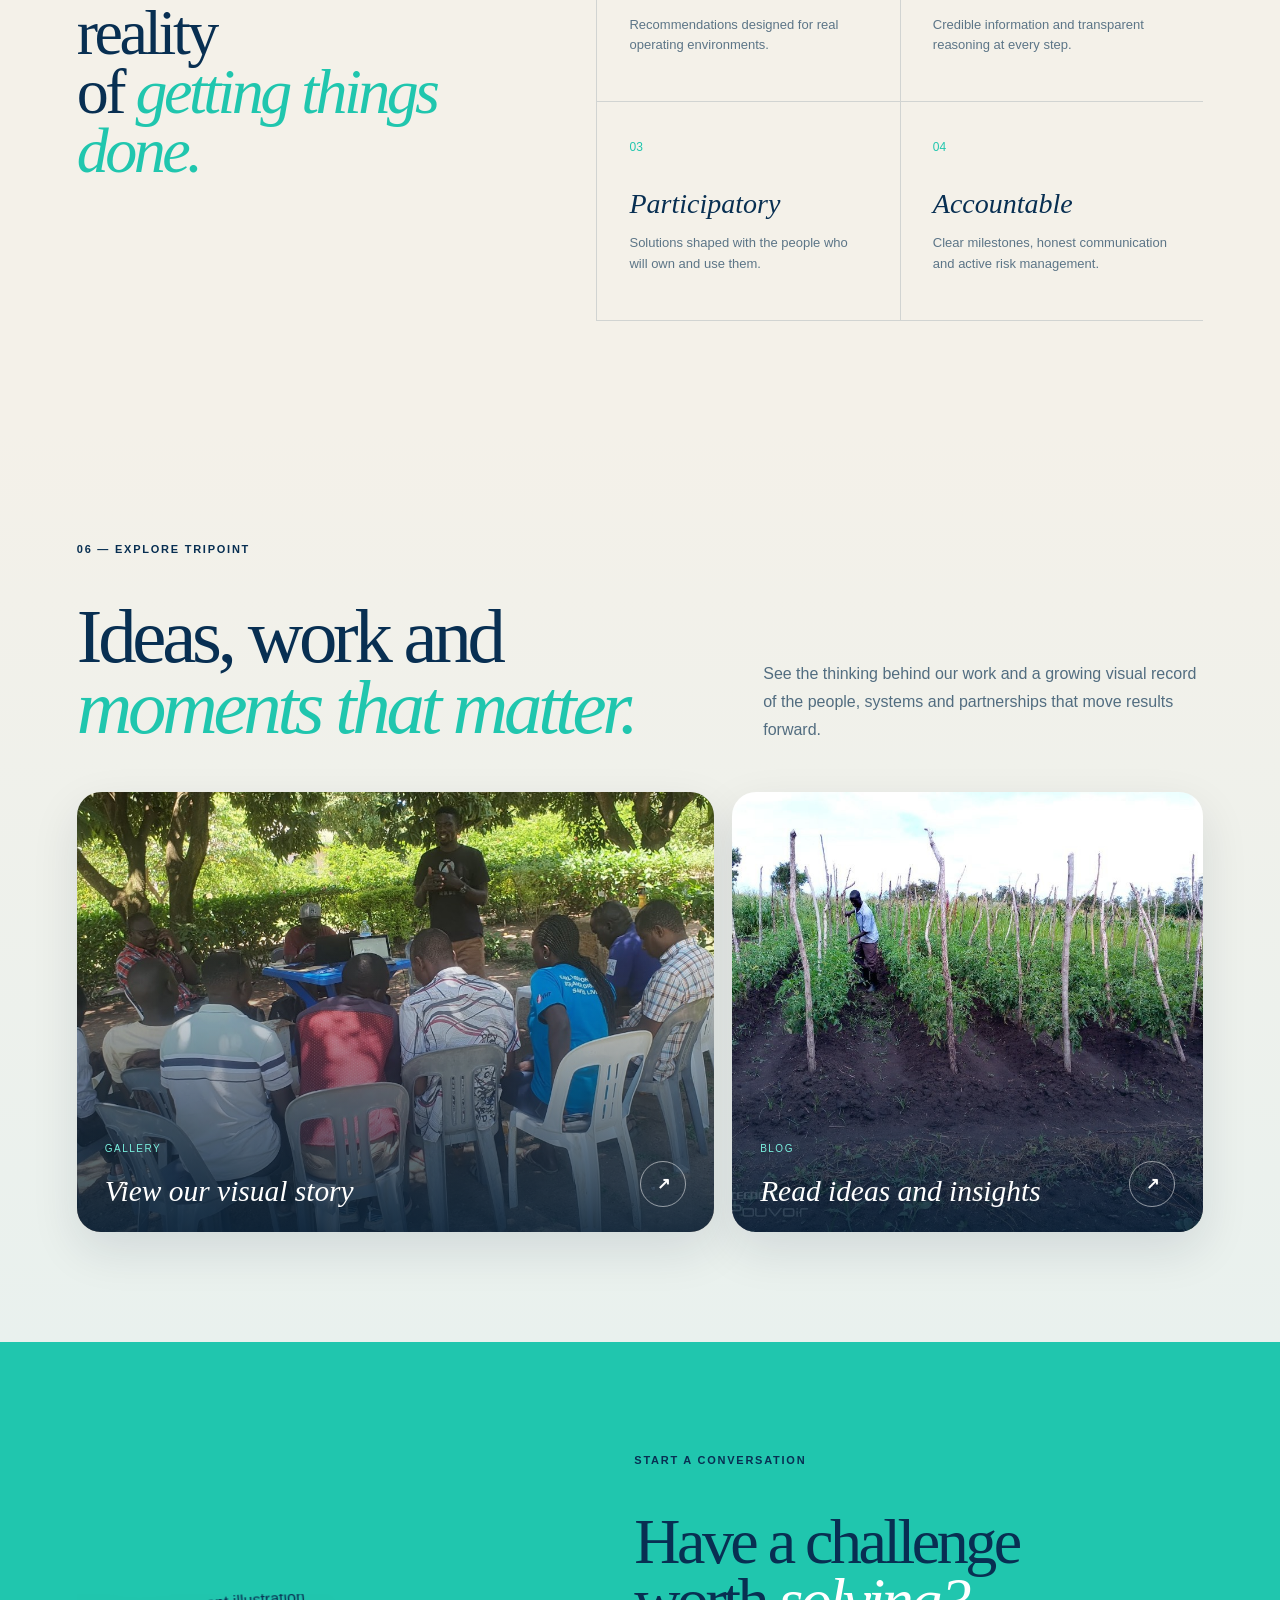
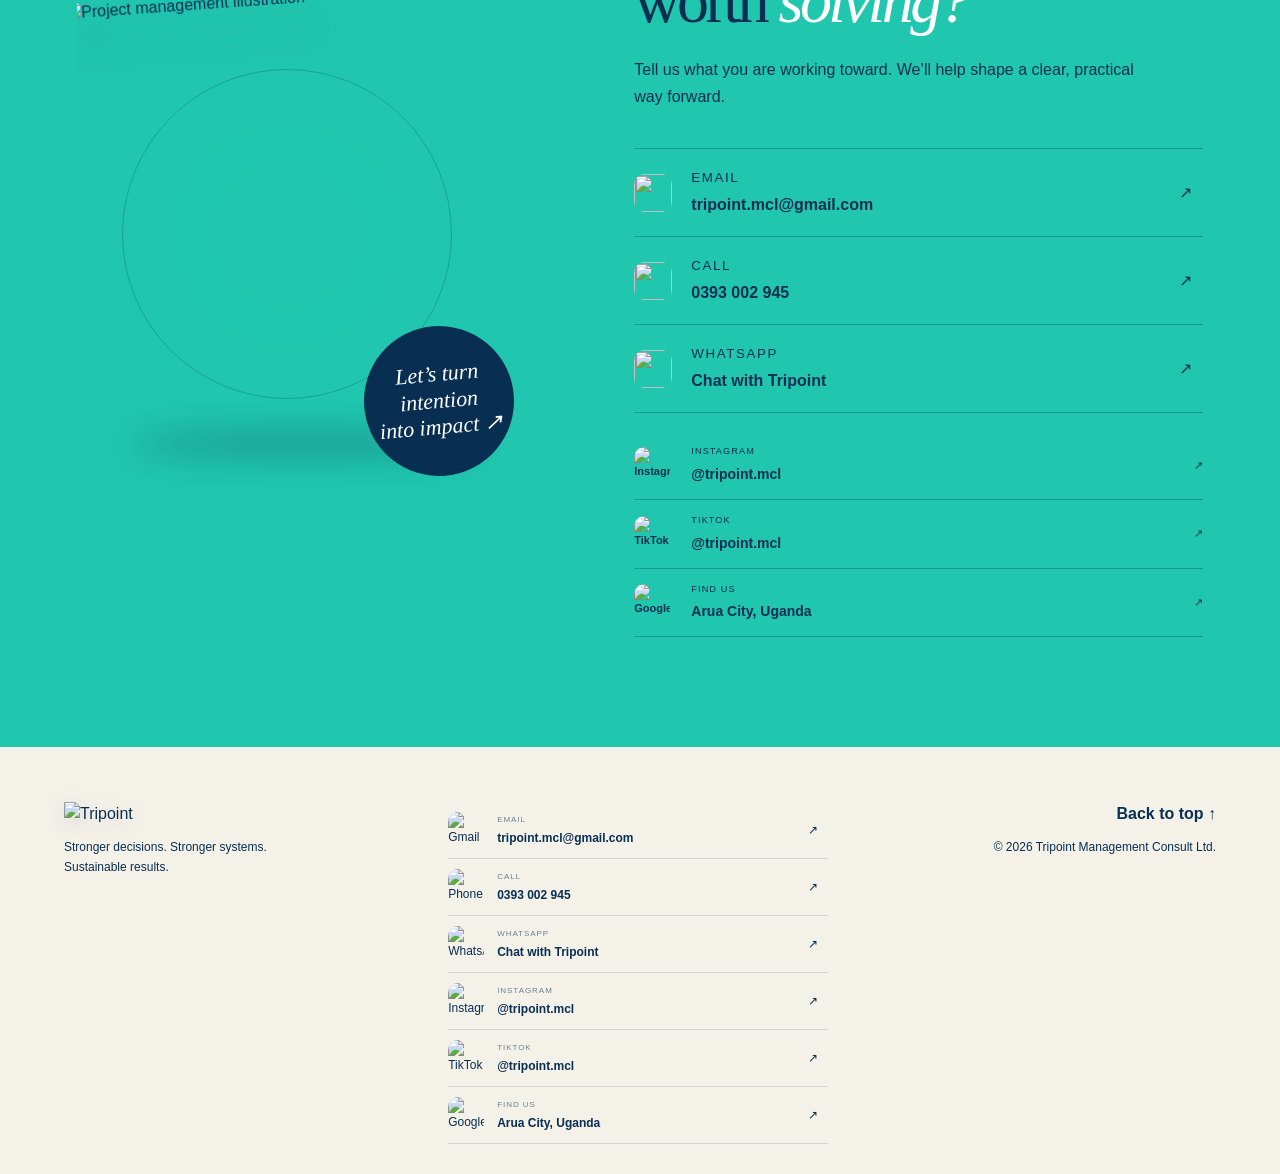
==== commit 93b5309d: "Move fieldwork collage below homepage hero" ====
--- a/index.html
+++ b/index.html
@@ -46,7 +46,33 @@
         <div class="floating-card card-impact"><small>03</small><strong>Impact</strong><p>Make progress endure.</p></div>
         <a class="stamp" href="approach.html" aria-label="Explore Tripoint's approach">Strategy<br><span>that moves</span><br>people ↗</a>
       </div>
-      <div class="hero-footer"><p>Headquartered in <strong>Arua City</strong></p><p>Working nationwide across <strong>Uganda</strong></p><a href="#about">Scroll to discover <span>↓</span></a></div>
+      <div class="hero-footer"><p>Headquartered in <strong>Arua City</strong></p><p>Working nationwide across <strong>Uganda</strong></p><a href="#fieldwork">Scroll to discover <span>↓</span></a></div>
+    </section>
+
+    <section class="fieldwork section" id="fieldwork" aria-labelledby="fieldwork-title">
+      <div class="fieldwork-heading reveal">
+        <div><div class="section-kicker light">Tripoint in the field</div><h2 id="fieldwork-title">From local insight<br>to <em>visible progress.</em></h2></div>
+        <p>Our work begins where decisions meet daily reality: with producers, communities, teams and institutions building practical pathways forward.</p>
+      </div>
+      <div class="fieldwork-collage reveal">
+        <figure class="field-photo field-photo-main">
+          <img data-cms-image="home_field_main" src="assets/uploads/tripoint-community-demonstration.jpg" alt="Tripoint facilitating a community demonstration beneath a large tree" loading="lazy" decoding="async">
+          <figcaption><small>Community engagement</small><strong>Listening before designing</strong></figcaption>
+        </figure>
+        <figure class="field-photo field-photo-tall">
+          <img data-cms-image="home_field_tall" src="assets/uploads/tripoint-cabbage-field.jpg" alt="A thriving cabbage field supported through practical agricultural work" loading="lazy" decoding="async">
+          <figcaption><small>Food systems</small><strong>Growth rooted in evidence</strong></figcaption>
+        </figure>
+        <figure class="field-photo field-photo-wide">
+          <img data-cms-image="home_field_wide" src="assets/uploads/tripoint-climate-smart-tomato-field.jpg" alt="A climate-smart tomato field in north-western Uganda" loading="lazy" decoding="async">
+          <figcaption><small>Enterprise support</small><strong>Ideas proven in the field</strong></figcaption>
+        </figure>
+        <figure class="field-photo field-photo-small">
+          <img data-cms-image="home_field_small" src="assets/uploads/tripoint-farm-field-visit.jpg" alt="Tripoint team members and a farmer examining crops during a field visit" loading="lazy" decoding="async">
+          <figcaption><small>Field learning</small><strong>Insight close to the work</strong></figcaption>
+        </figure>
+        <aside class="fieldwork-note"><span>Real work.<br>Real places.</span><p>Practical support shaped with the people who will carry it forward.</p><a href="gallery.html">See the full gallery <b>↗</b></a></aside>
+      </div>
     </section>
 
     <section class="statement section" id="about">
@@ -101,34 +127,8 @@
       <div class="why-grid reveal"><article><span>01</span><h3>Practical</h3><p>Recommendations designed for real operating environments.</p></article><article><span>02</span><h3>Evidence-led</h3><p>Credible information and transparent reasoning at every step.</p></article><article><span>03</span><h3>Participatory</h3><p>Solutions shaped with the people who will own and use them.</p></article><article><span>04</span><h3>Accountable</h3><p>Clear milestones, honest communication and active risk management.</p></article></div>
     </section>
 
-    <section class="fieldwork section" aria-labelledby="fieldwork-title">
-      <div class="fieldwork-heading reveal">
-        <div><div class="section-kicker light">06 — Tripoint in the field</div><h2 id="fieldwork-title">From local insight<br>to <em>visible progress.</em></h2></div>
-        <p>Our work begins where decisions meet daily reality: with producers, communities, teams and institutions building practical pathways forward.</p>
-      </div>
-      <div class="fieldwork-collage reveal">
-        <figure class="field-photo field-photo-main">
-          <img data-cms-image="home_field_main" src="assets/uploads/tripoint-community-demonstration.jpg" alt="Tripoint facilitating a community demonstration beneath a large tree" loading="lazy" decoding="async">
-          <figcaption><small>Community engagement</small><strong>Listening before designing</strong></figcaption>
-        </figure>
-        <figure class="field-photo field-photo-tall">
-          <img data-cms-image="home_field_tall" src="assets/uploads/tripoint-cabbage-field.jpg" alt="A thriving cabbage field supported through practical agricultural work" loading="lazy" decoding="async">
-          <figcaption><small>Food systems</small><strong>Growth rooted in evidence</strong></figcaption>
-        </figure>
-        <figure class="field-photo field-photo-wide">
-          <img data-cms-image="home_field_wide" src="assets/uploads/tripoint-climate-smart-tomato-field.jpg" alt="A climate-smart tomato field in north-western Uganda" loading="lazy" decoding="async">
-          <figcaption><small>Enterprise support</small><strong>Ideas proven in the field</strong></figcaption>
-        </figure>
-        <figure class="field-photo field-photo-small">
-          <img data-cms-image="home_field_small" src="assets/uploads/tripoint-farm-field-visit.jpg" alt="Tripoint team members and a farmer examining crops during a field visit" loading="lazy" decoding="async">
-          <figcaption><small>Field learning</small><strong>Insight close to the work</strong></figcaption>
-        </figure>
-        <aside class="fieldwork-note"><span>Real work.<br>Real places.</span><p>Practical support shaped with the people who will carry it forward.</p><a href="gallery.html">See the full gallery <b>↗</b></a></aside>
-      </div>
-    </section>
-
     <section class="content-hub section" aria-labelledby="content-hub-title">
-      <div class="content-hub-heading reveal"><div><div class="section-kicker">07 — Explore Tripoint</div><h2 id="content-hub-title">Ideas, work and<br><em>moments that matter.</em></h2></div><p>See the thinking behind our work and a growing visual record of the people, systems and partnerships that move results forward.</p></div>
+      <div class="content-hub-heading reveal"><div><div class="section-kicker">06 — Explore Tripoint</div><h2 id="content-hub-title">Ideas, work and<br><em>moments that matter.</em></h2></div><p>See the thinking behind our work and a growing visual record of the people, systems and partnerships that move results forward.</p></div>
       <div class="hub-grid">
         <a class="hub-card hub-gallery reveal" href="gallery.html"><img data-cms-image="home_gallery_card" src="assets/uploads/tripoint-stakeholder-training.jpg" alt="Tripoint facilitating an outdoor stakeholder training" loading="lazy" decoding="async"><span class="hub-label"><small>Gallery</small><strong>View our visual story</strong><b>↗</b></span></a>
         <a class="hub-card hub-blog reveal" href="blog.html"><img data-cms-image="home_blog_card" src="assets/uploads/tripoint-tomato-field-monitoring.jpg" alt="Field monitoring in a productive tomato garden" loading="lazy" decoding="async"><span class="hub-label"><small>Blog</small><strong>Read ideas and insights</strong><b>↗</b></span></a>
--- a/styles.css
+++ b/styles.css
@@ -320,6 +320,7 @@
 
 /* Real Tripoint fieldwork */
 .fieldwork{position:relative;overflow:hidden;background:linear-gradient(145deg,#061d33 0%,#0a3a5d 58%,#075b68 100%);color:#fff}
+.hero + .fieldwork{padding-top:78px;border-top:1px solid rgba(116,234,217,.22)}
 .fieldwork:before{content:"";position:absolute;width:560px;height:560px;right:-180px;top:-260px;border:1px solid rgba(100,233,215,.24);border-radius:50%;box-shadow:0 0 0 90px rgba(100,233,215,.035),0 0 0 180px rgba(100,233,215,.025)}
 .fieldwork-heading{position:relative;z-index:1;display:flex;justify-content:space-between;align-items:end;gap:7vw;margin-bottom:48px}
 .fieldwork-heading h2{margin:0;color:#fff}
@@ -473,6 +474,8 @@
 }
 
 @media(max-width:600px){
+  .hero{margin-bottom:0;box-shadow:none}
+  .hero + .fieldwork{padding-top:52px}
   .fieldwork{padding-left:18px;padding-right:18px}
   .fieldwork:before{width:340px;height:340px;right:-190px;top:-120px}
   .fieldwork-heading h2{font-size:44px}
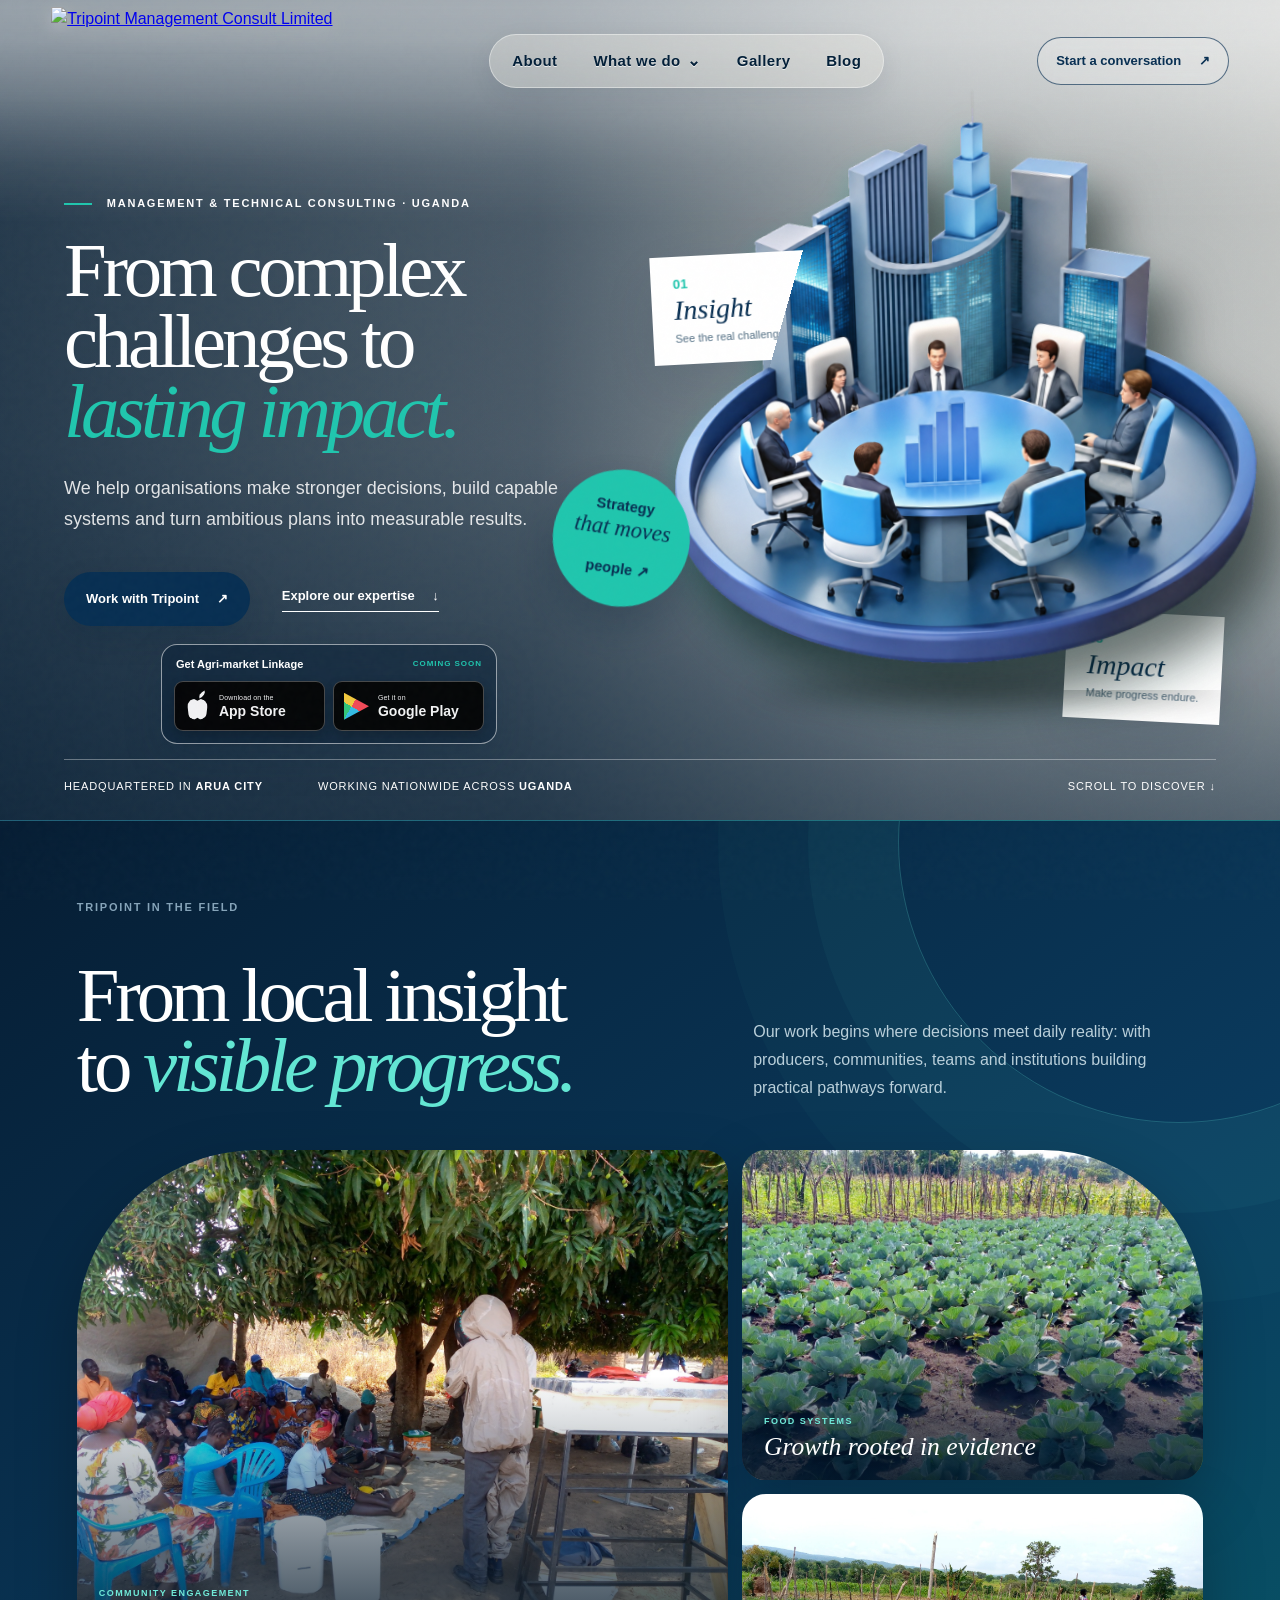
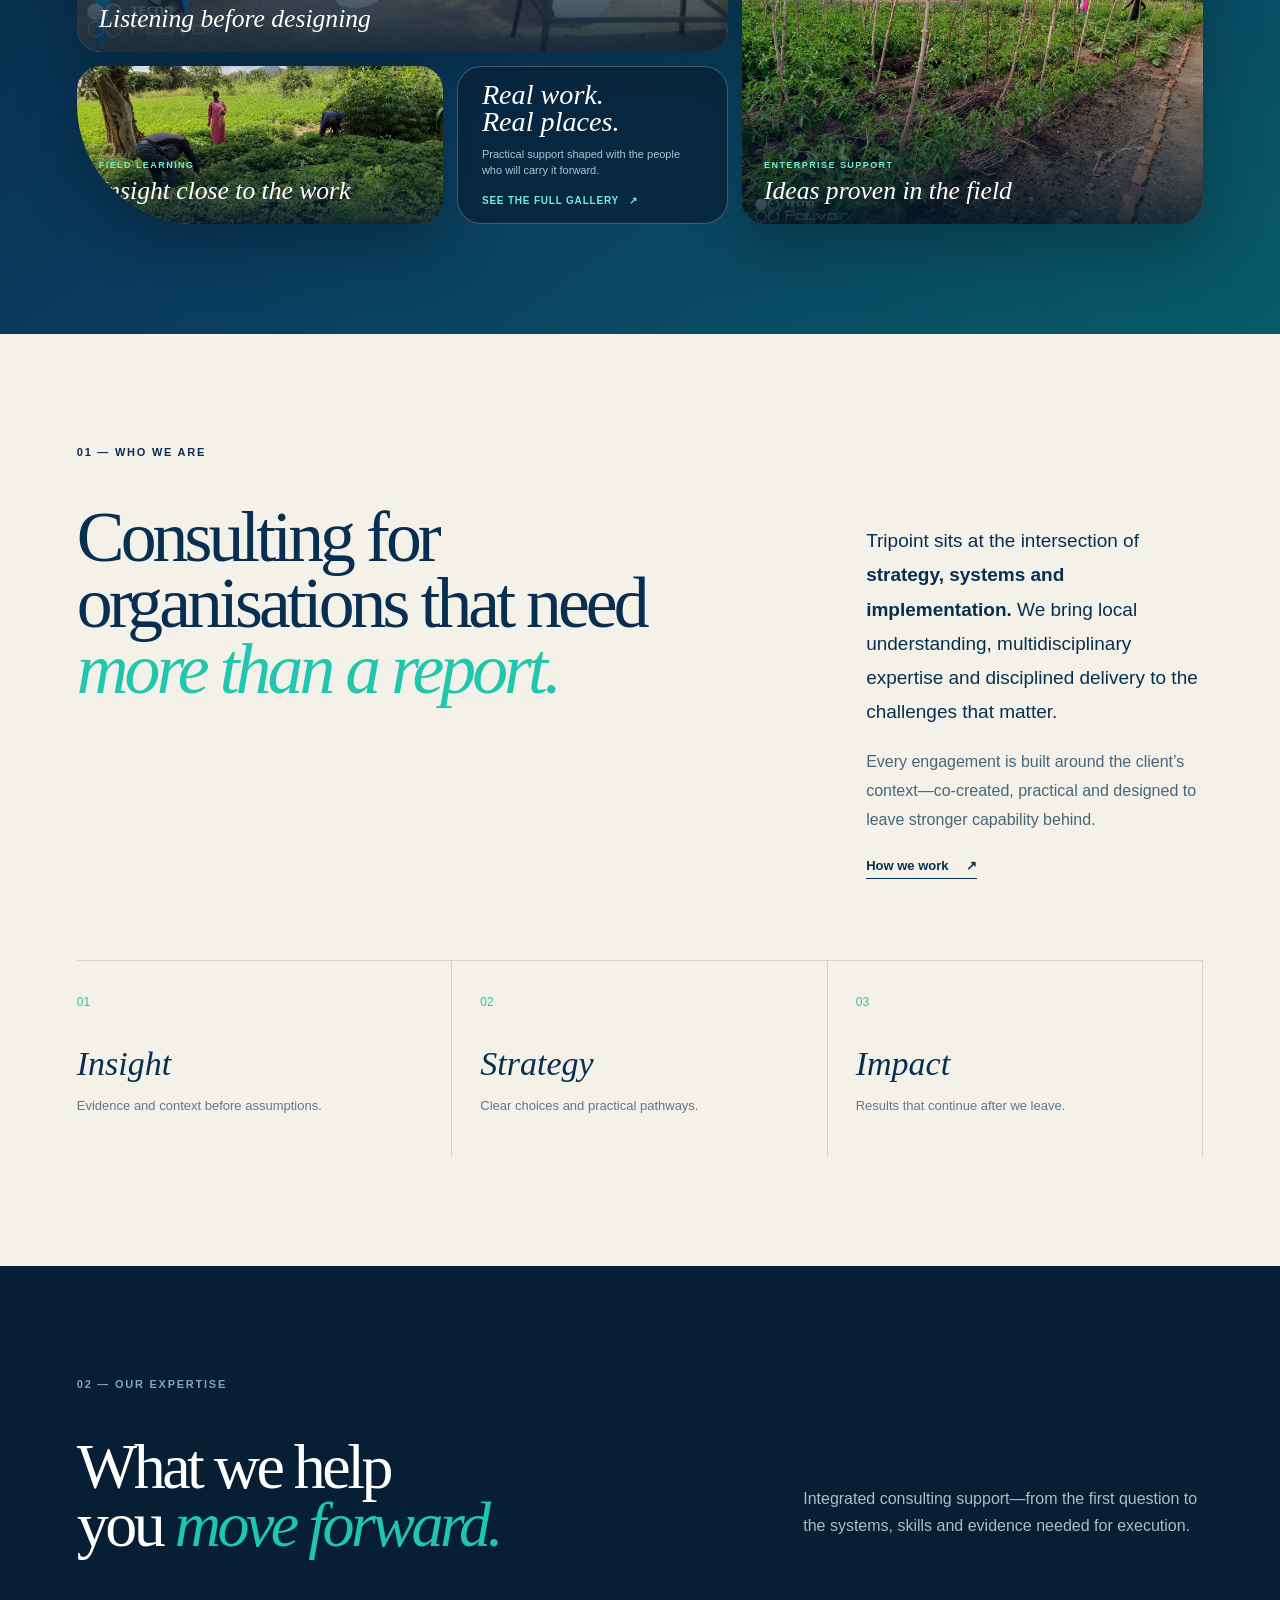
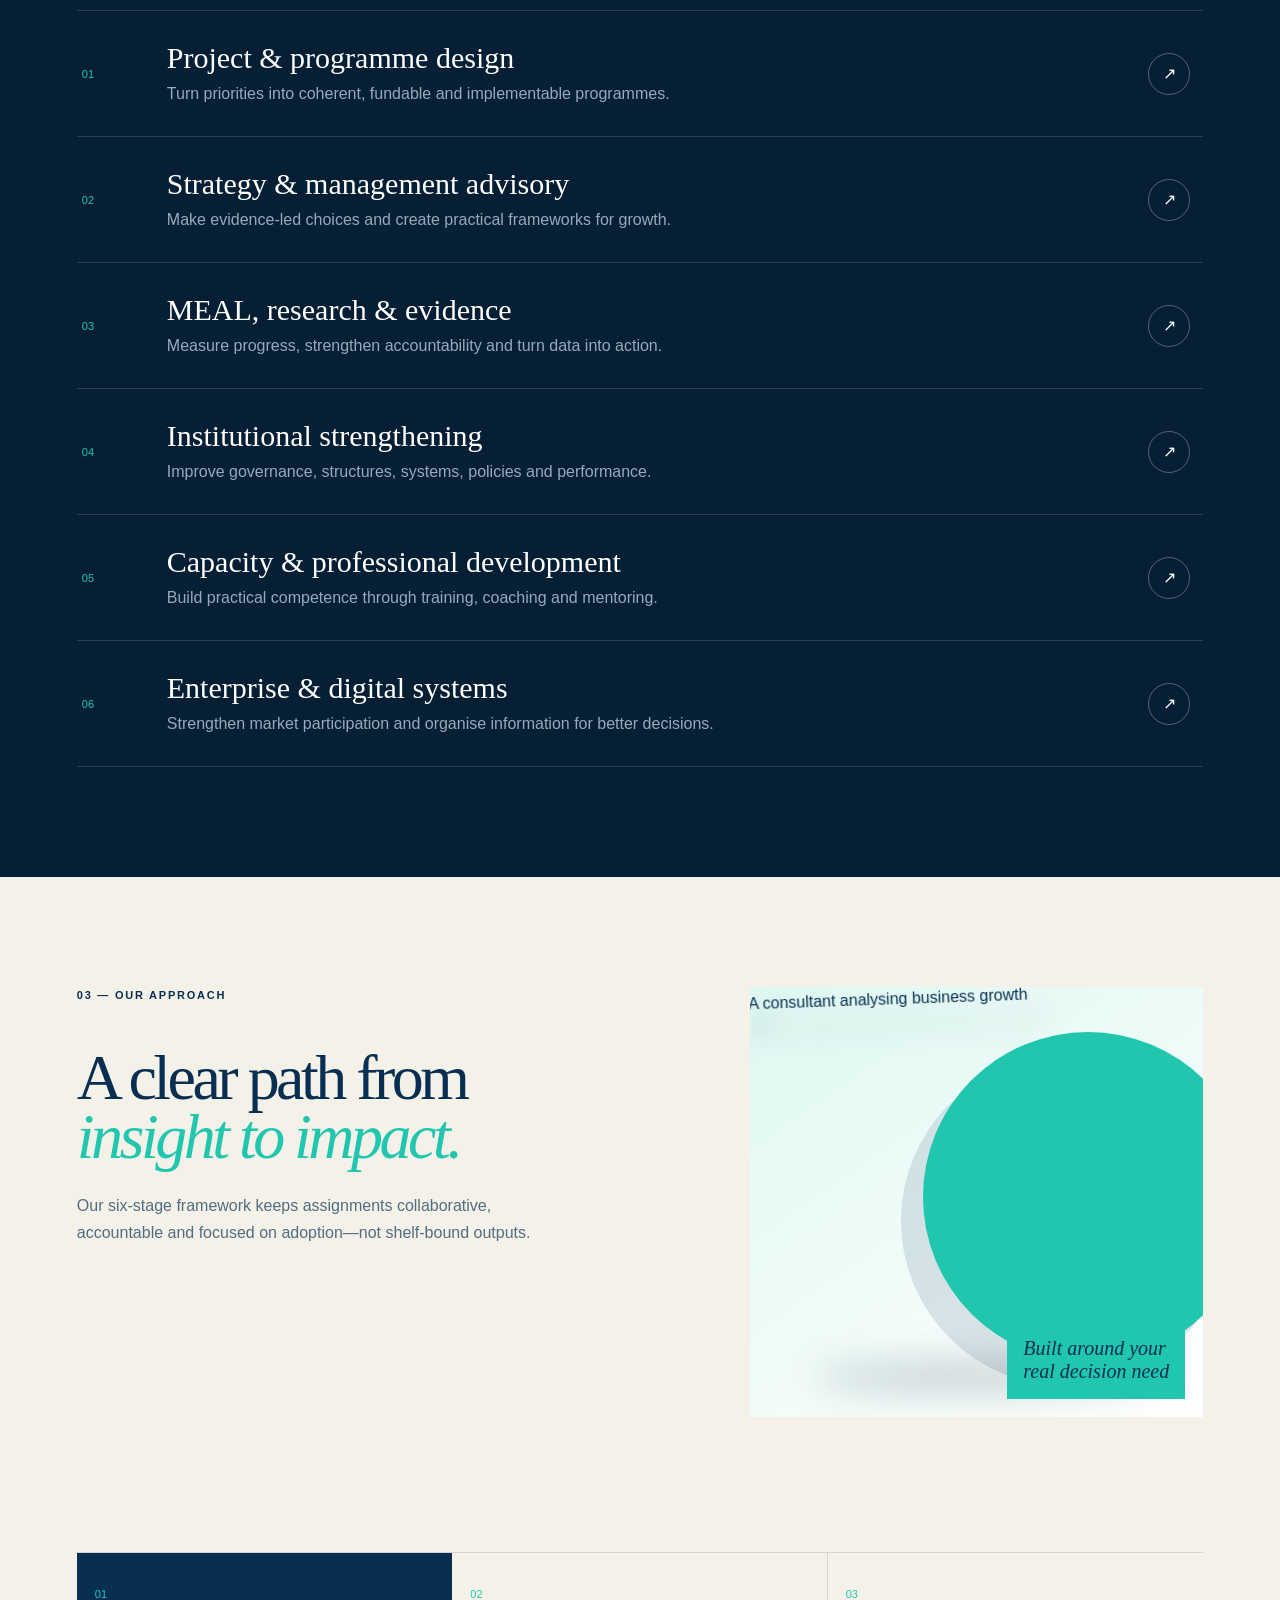
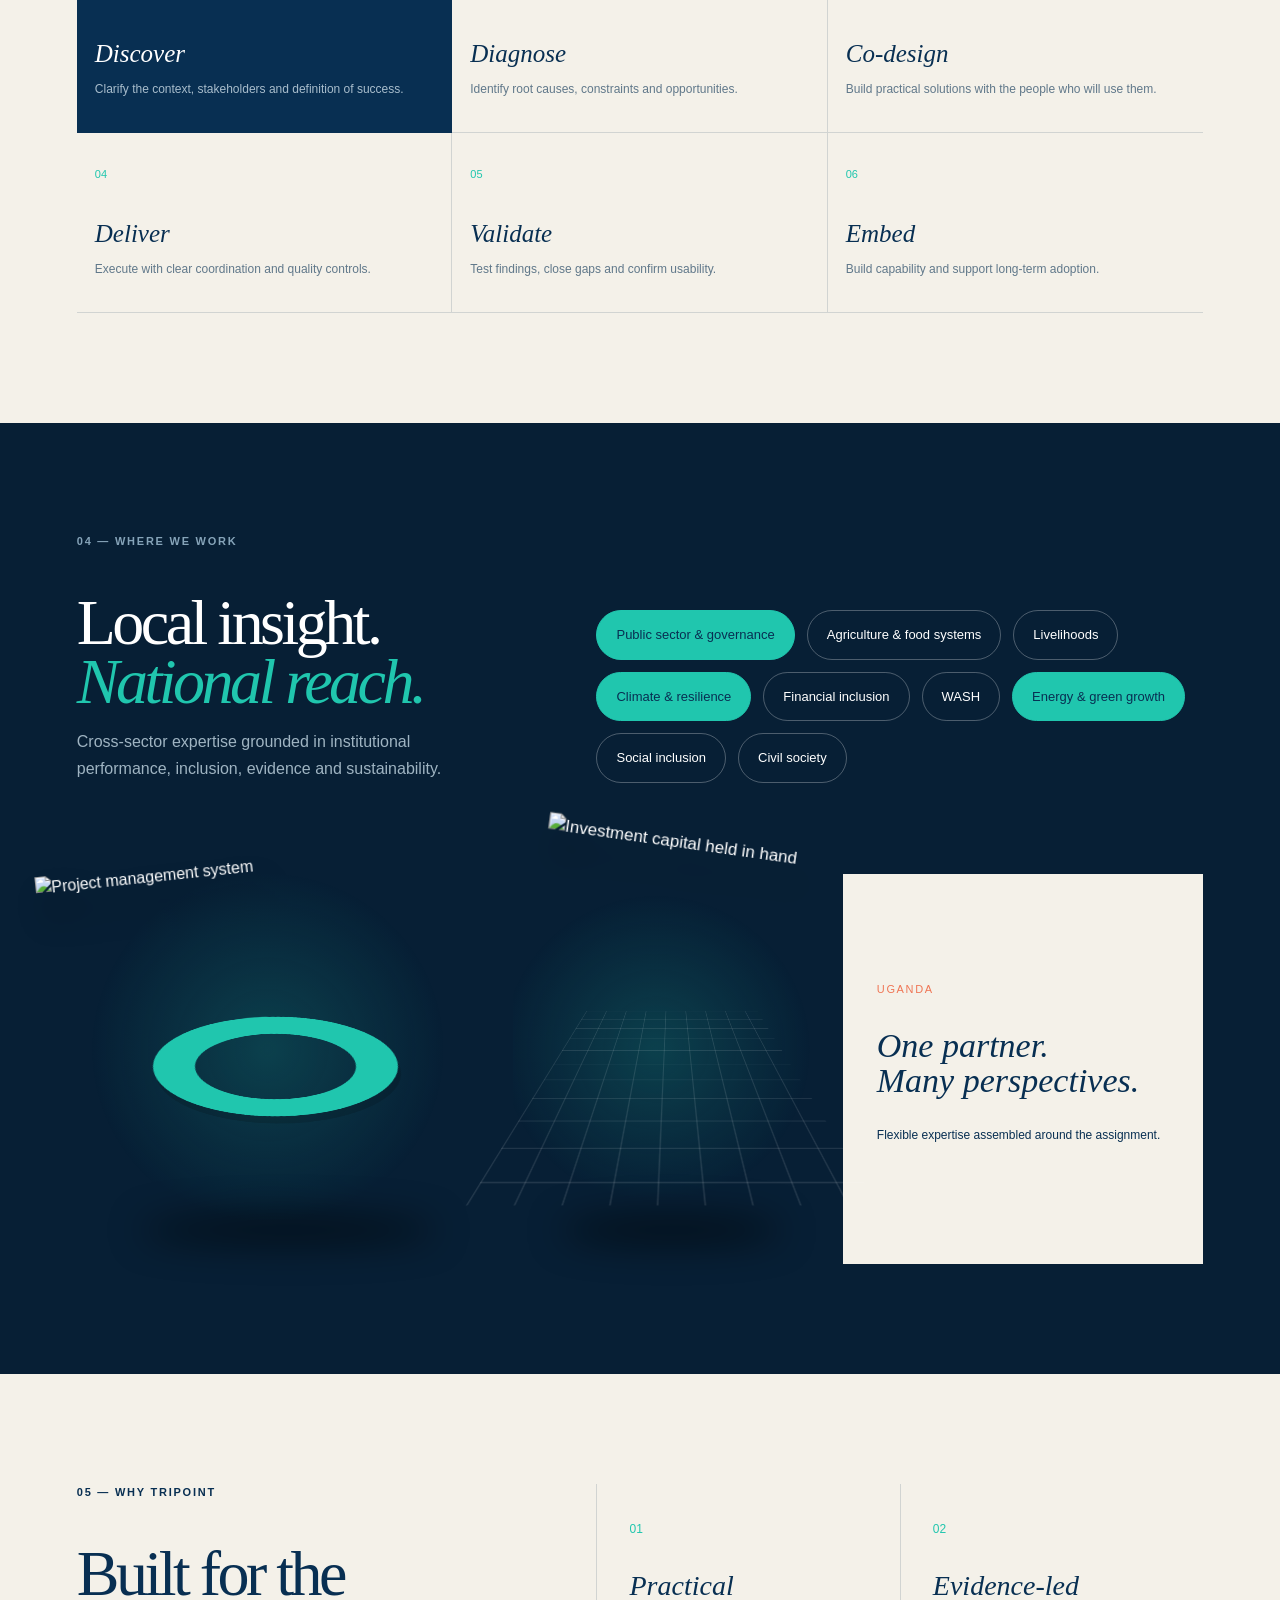
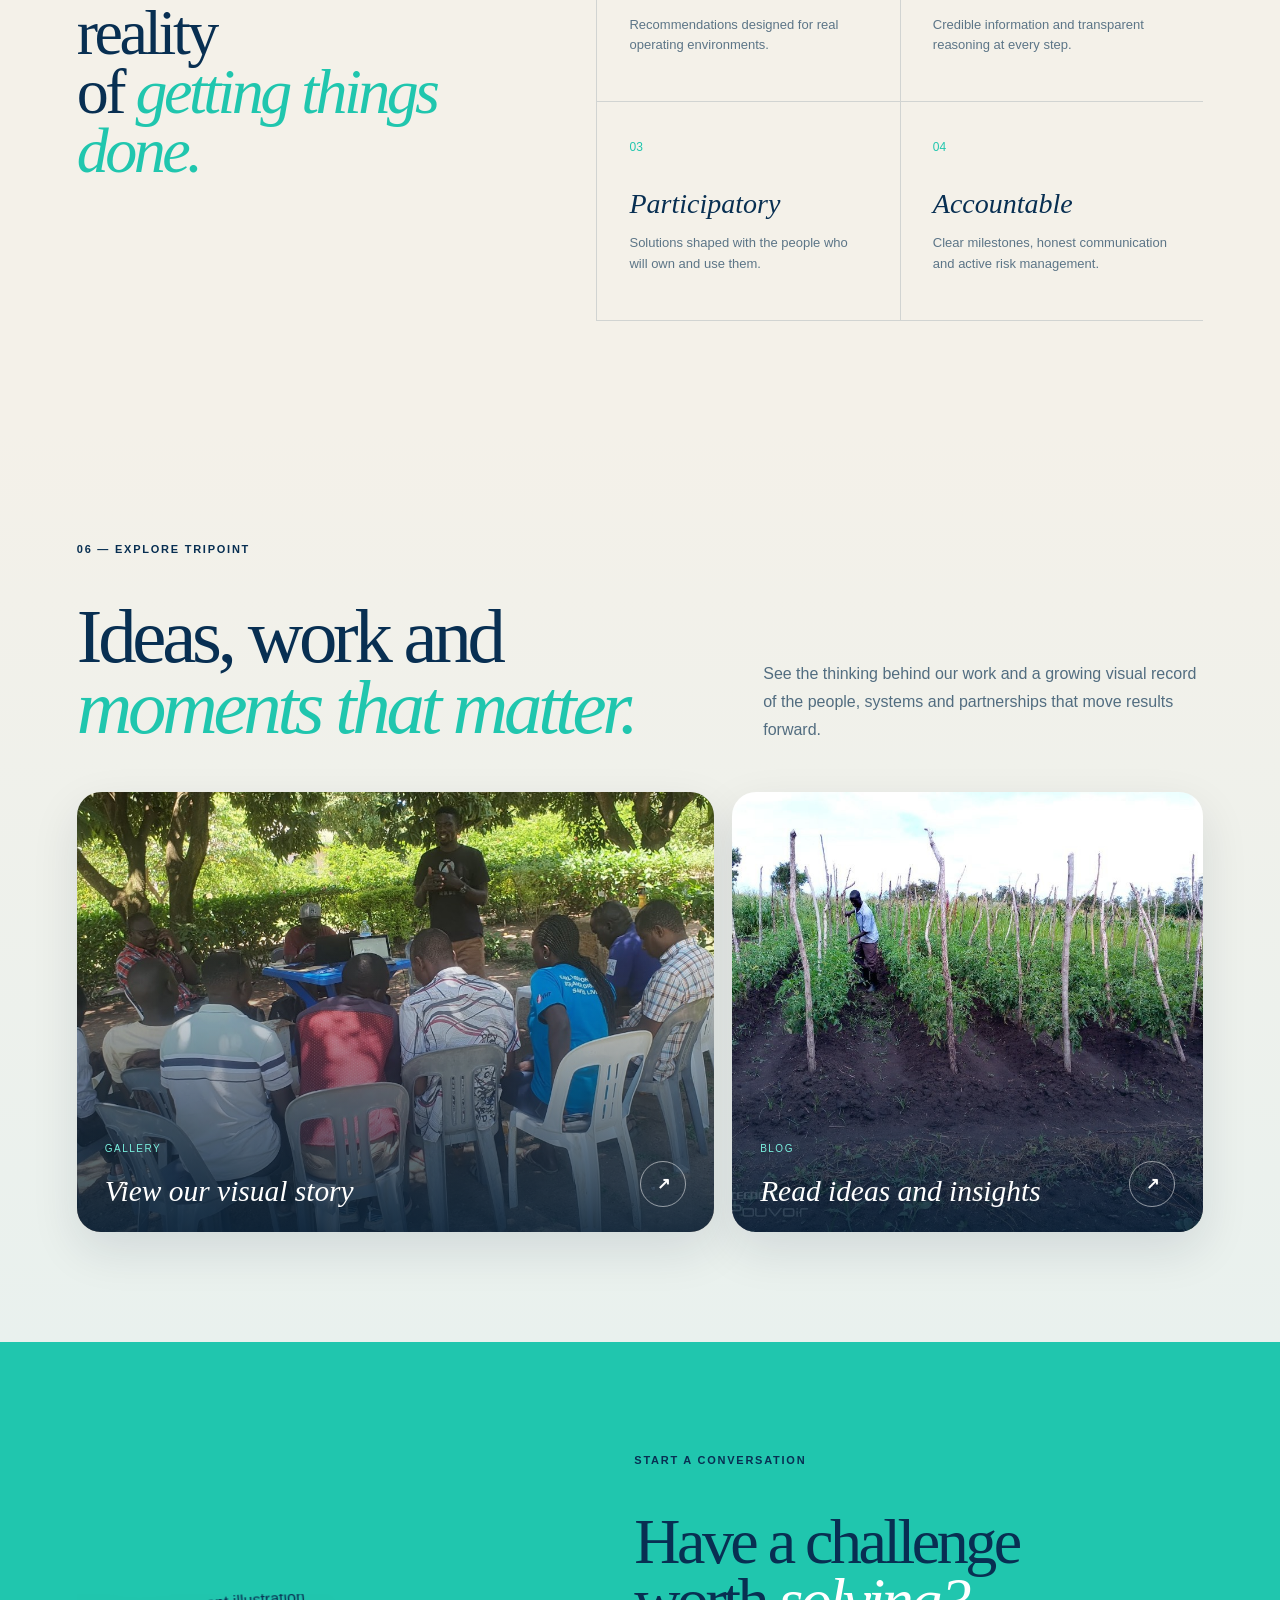
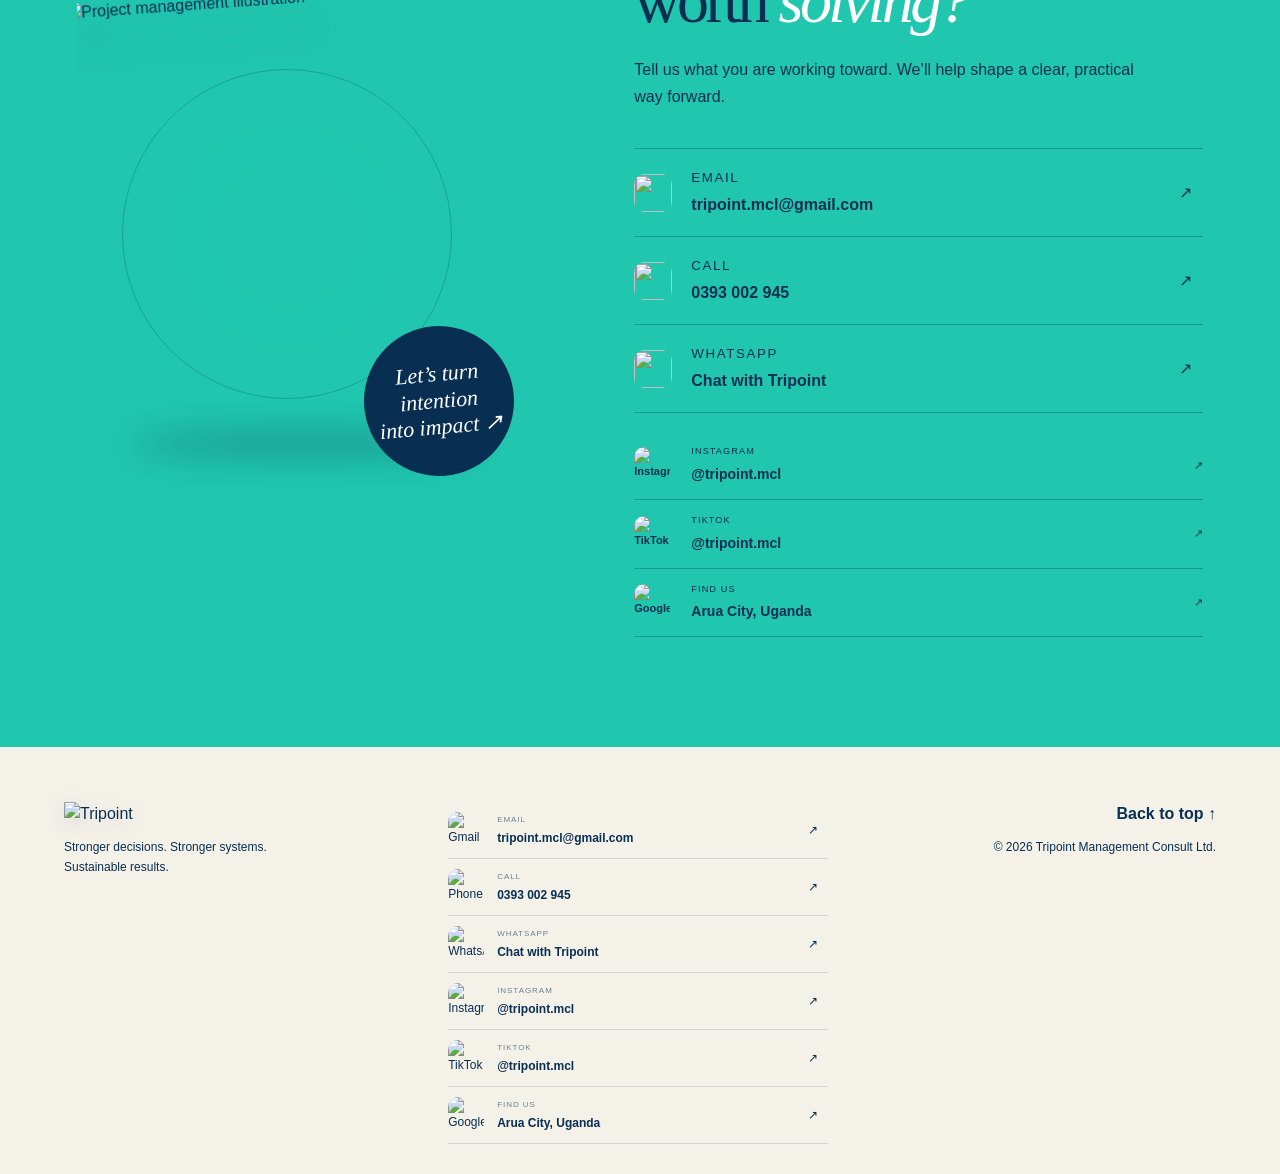
==== commit d9f63d55: "Improve Google search visibility" ====
--- a/index.html
+++ b/index.html
@@ -3,8 +3,84 @@
 <head>
   <meta charset="UTF-8">
   <meta name="viewport" content="width=device-width, initial-scale=1.0">
-  <meta name="description" content="Tripoint Management Consult Limited — practical, evidence-informed consulting for stronger institutions and sustainable results across Uganda.">
-  <title>Tripoint Management Consult Limited</title>
+  <title>Tripoint Management Consult | Management Consulting Uganda</title>
+  <meta name="description" content="Tripoint Management Consult Limited provides practical management, project, research, strategy and institutional consulting services across Uganda.">
+  <meta name="robots" content="index,follow,max-image-preview:large">
+  <meta name="author" content="Tripoint Management Consult Limited">
+  <link rel="canonical" href="https://www.tripointmcl.com/">
+  <link rel="icon" type="image/png" href="/assets/tripoint-logo-transparent.png">
+  <link rel="apple-touch-icon" href="/assets/tripoint-logo-transparent.png">
+  <meta name="theme-color" content="#082f52">
+  <meta property="og:locale" content="en_UG">
+  <meta property="og:type" content="website">
+  <meta property="og:site_name" content="Tripoint Management Consult">
+  <meta property="og:title" content="Tripoint Management Consult | Management Consulting Uganda">
+  <meta property="og:description" content="Practical, evidence-informed consulting for stronger organisations, capable systems and sustainable results across Uganda.">
+  <meta property="og:url" content="https://www.tripointmcl.com/">
+  <meta property="og:image" content="https://www.tripointmcl.com/assets/uploads/tripoint-community-demonstration.jpg">
+  <meta property="og:image:alt" content="Tripoint working with communities during a practical field demonstration">
+  <meta name="twitter:card" content="summary_large_image">
+  <meta name="twitter:title" content="Tripoint Management Consult | Management Consulting Uganda">
+  <meta name="twitter:description" content="Practical consulting for stronger organisations and sustainable results across Uganda.">
+  <meta name="twitter:image" content="https://www.tripointmcl.com/assets/uploads/tripoint-community-demonstration.jpg">
+  <script type="application/ld+json">
+  {
+    "@context": "https://schema.org",
+    "@graph": [
+      {
+        "@type": "WebSite",
+        "@id": "https://www.tripointmcl.com/#website",
+        "url": "https://www.tripointmcl.com/",
+        "name": "Tripoint Management Consult",
+        "alternateName": ["Tripoint MCL", "Tripoint Management Consult Limited", "tripointmcl.com"],
+        "publisher": {"@id": "https://www.tripointmcl.com/#organization"},
+        "inLanguage": "en-UG"
+      },
+      {
+        "@type": "Organization",
+        "@id": "https://www.tripointmcl.com/#organization",
+        "name": "Tripoint Management Consult Limited",
+        "alternateName": "Tripoint MCL",
+        "url": "https://www.tripointmcl.com/",
+        "logo": {
+          "@type": "ImageObject",
+          "url": "https://www.tripointmcl.com/assets/tripoint-logo-transparent.png",
+          "width": 199,
+          "height": 198
+        },
+        "image": "https://www.tripointmcl.com/assets/uploads/tripoint-community-demonstration.jpg",
+        "description": "A Ugandan management and technical consulting firm helping organisations turn complex challenges into practical action and lasting results.",
+        "email": "tripoint.mcl@gmail.com",
+        "telephone": "+256393002945",
+        "address": {
+          "@type": "PostalAddress",
+          "addressLocality": "Arua City",
+          "addressCountry": "UG"
+        },
+        "areaServed": {
+          "@type": "Country",
+          "name": "Uganda"
+        },
+        "contactPoint": [
+          {
+            "@type": "ContactPoint",
+            "telephone": "+256393002945",
+            "contactType": "customer service",
+            "areaServed": "UG",
+            "availableLanguage": "English"
+          },
+          {
+            "@type": "ContactPoint",
+            "telephone": "+256781678974",
+            "contactType": "WhatsApp",
+            "areaServed": "UG",
+            "availableLanguage": "English"
+          }
+        ]
+      }
+    ]
+  }
+  </script>
   <link rel="stylesheet" href="styles.css">
   <script defer src="script.js"></script>
 </head>
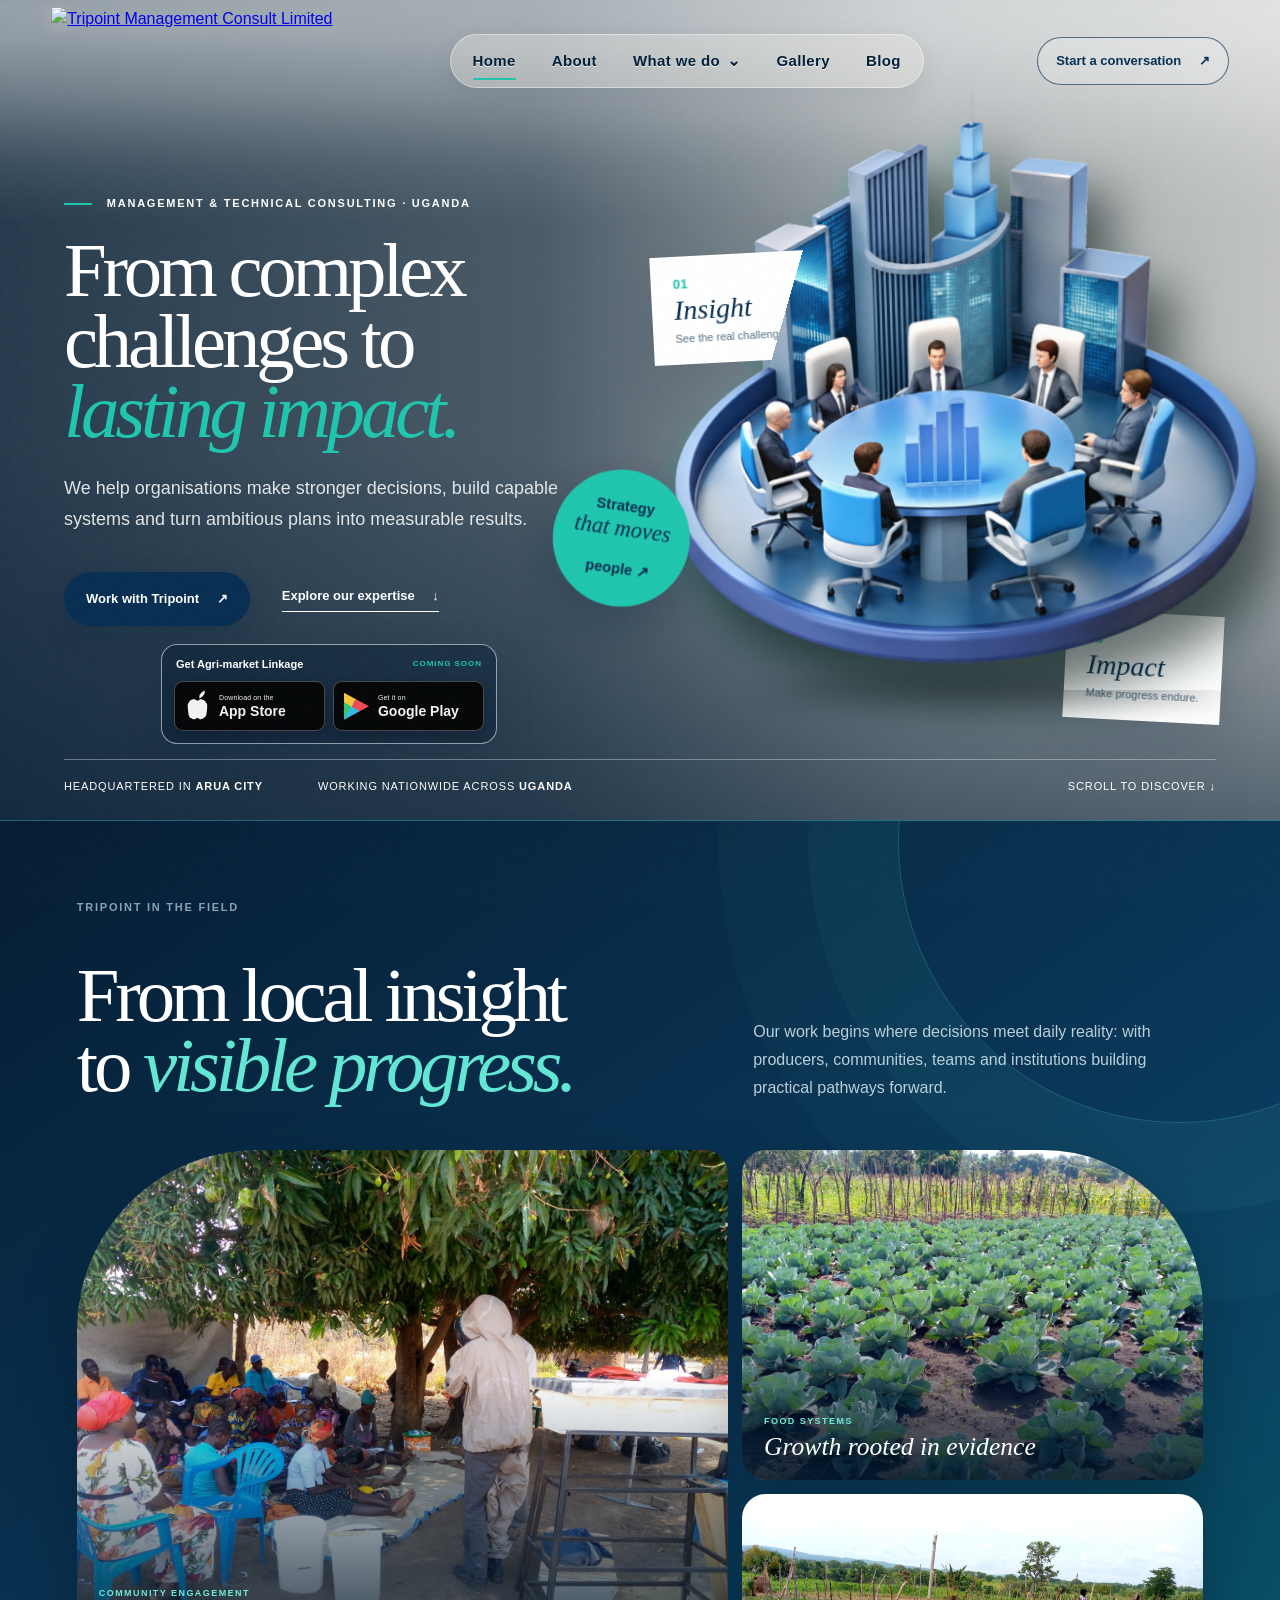
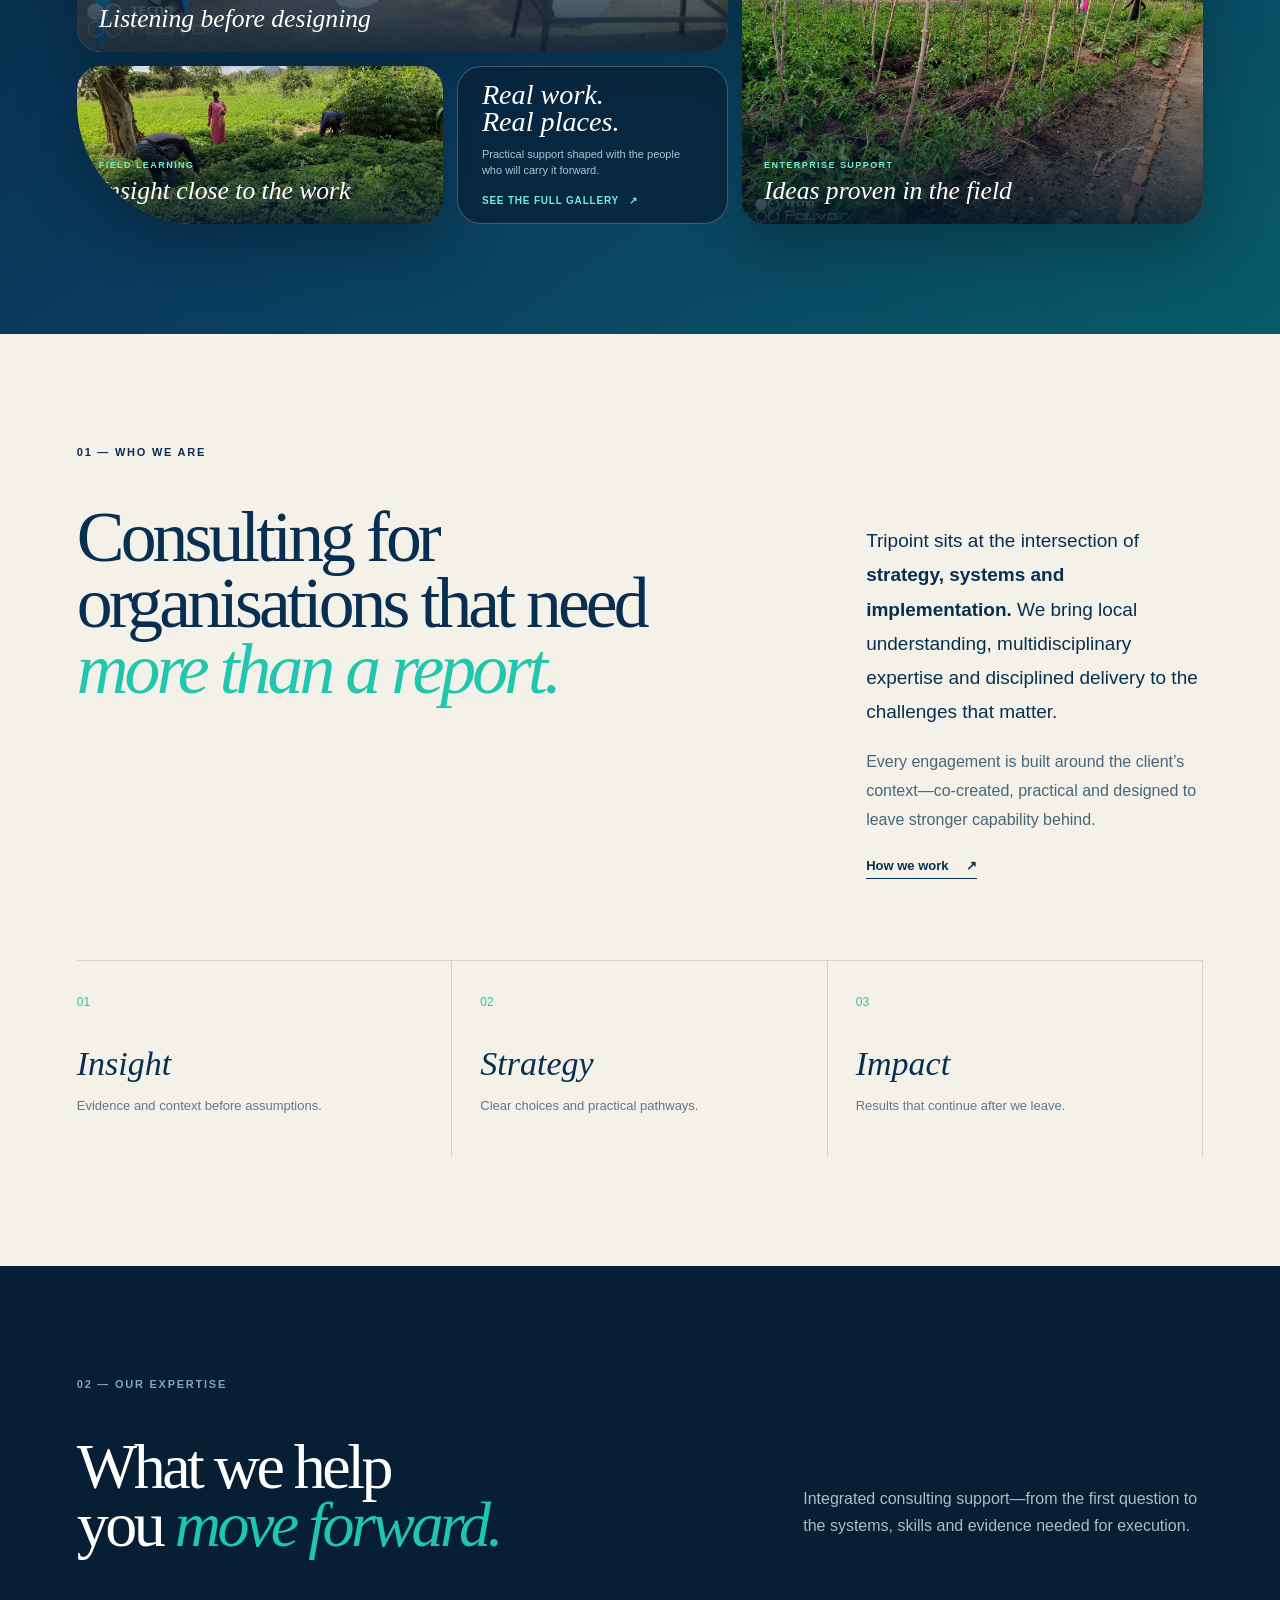
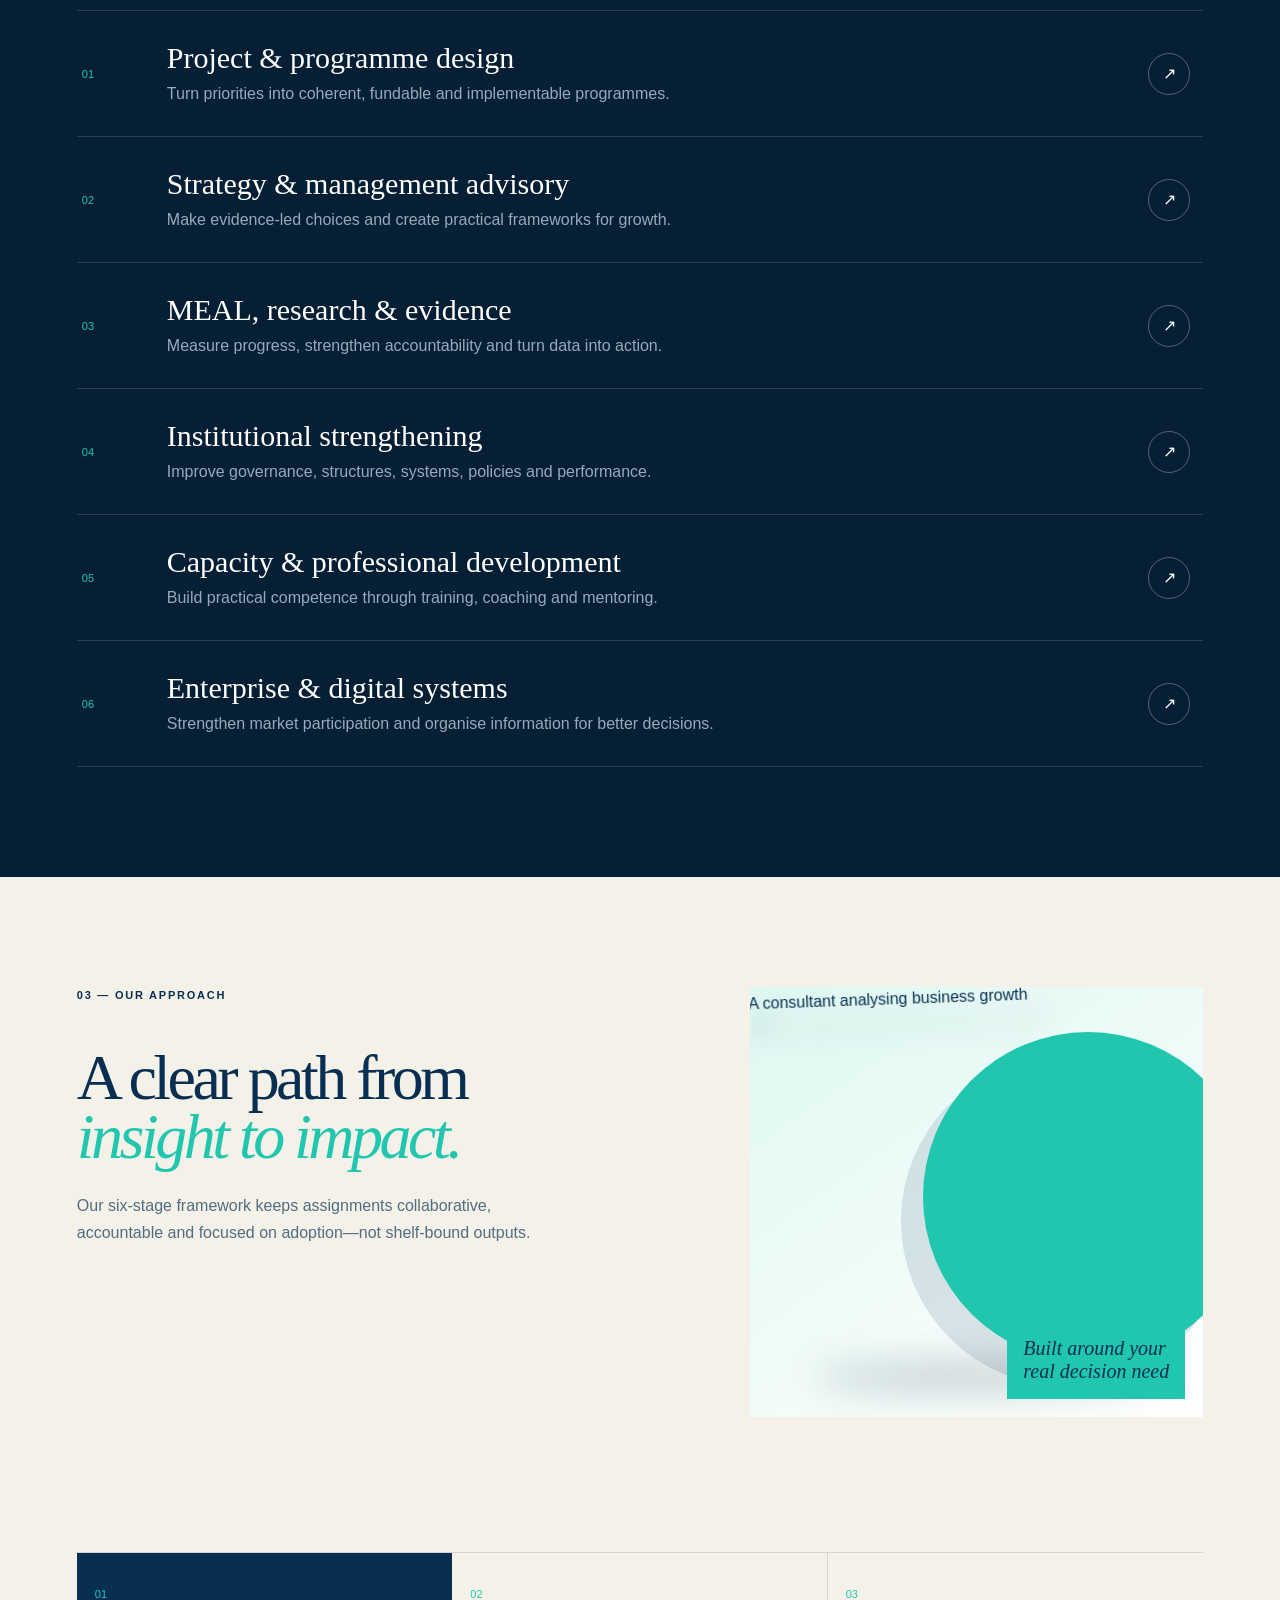
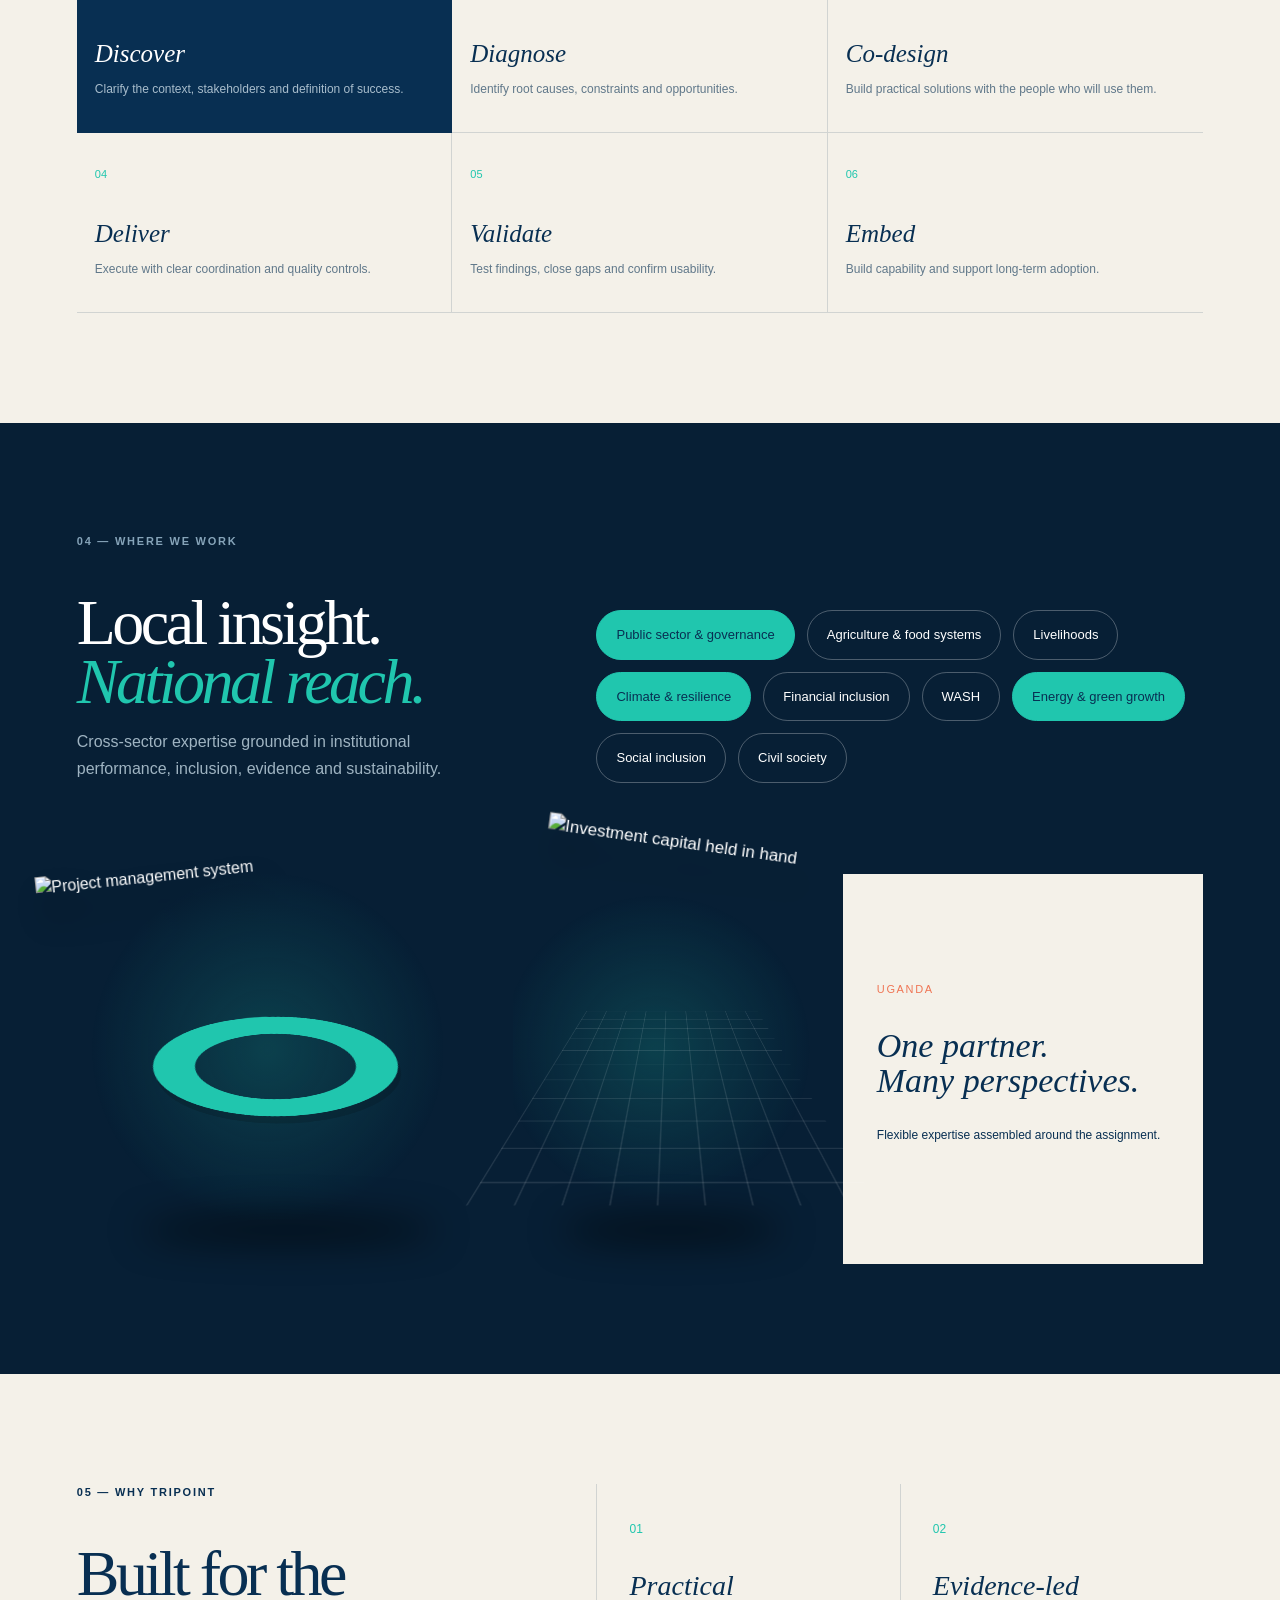
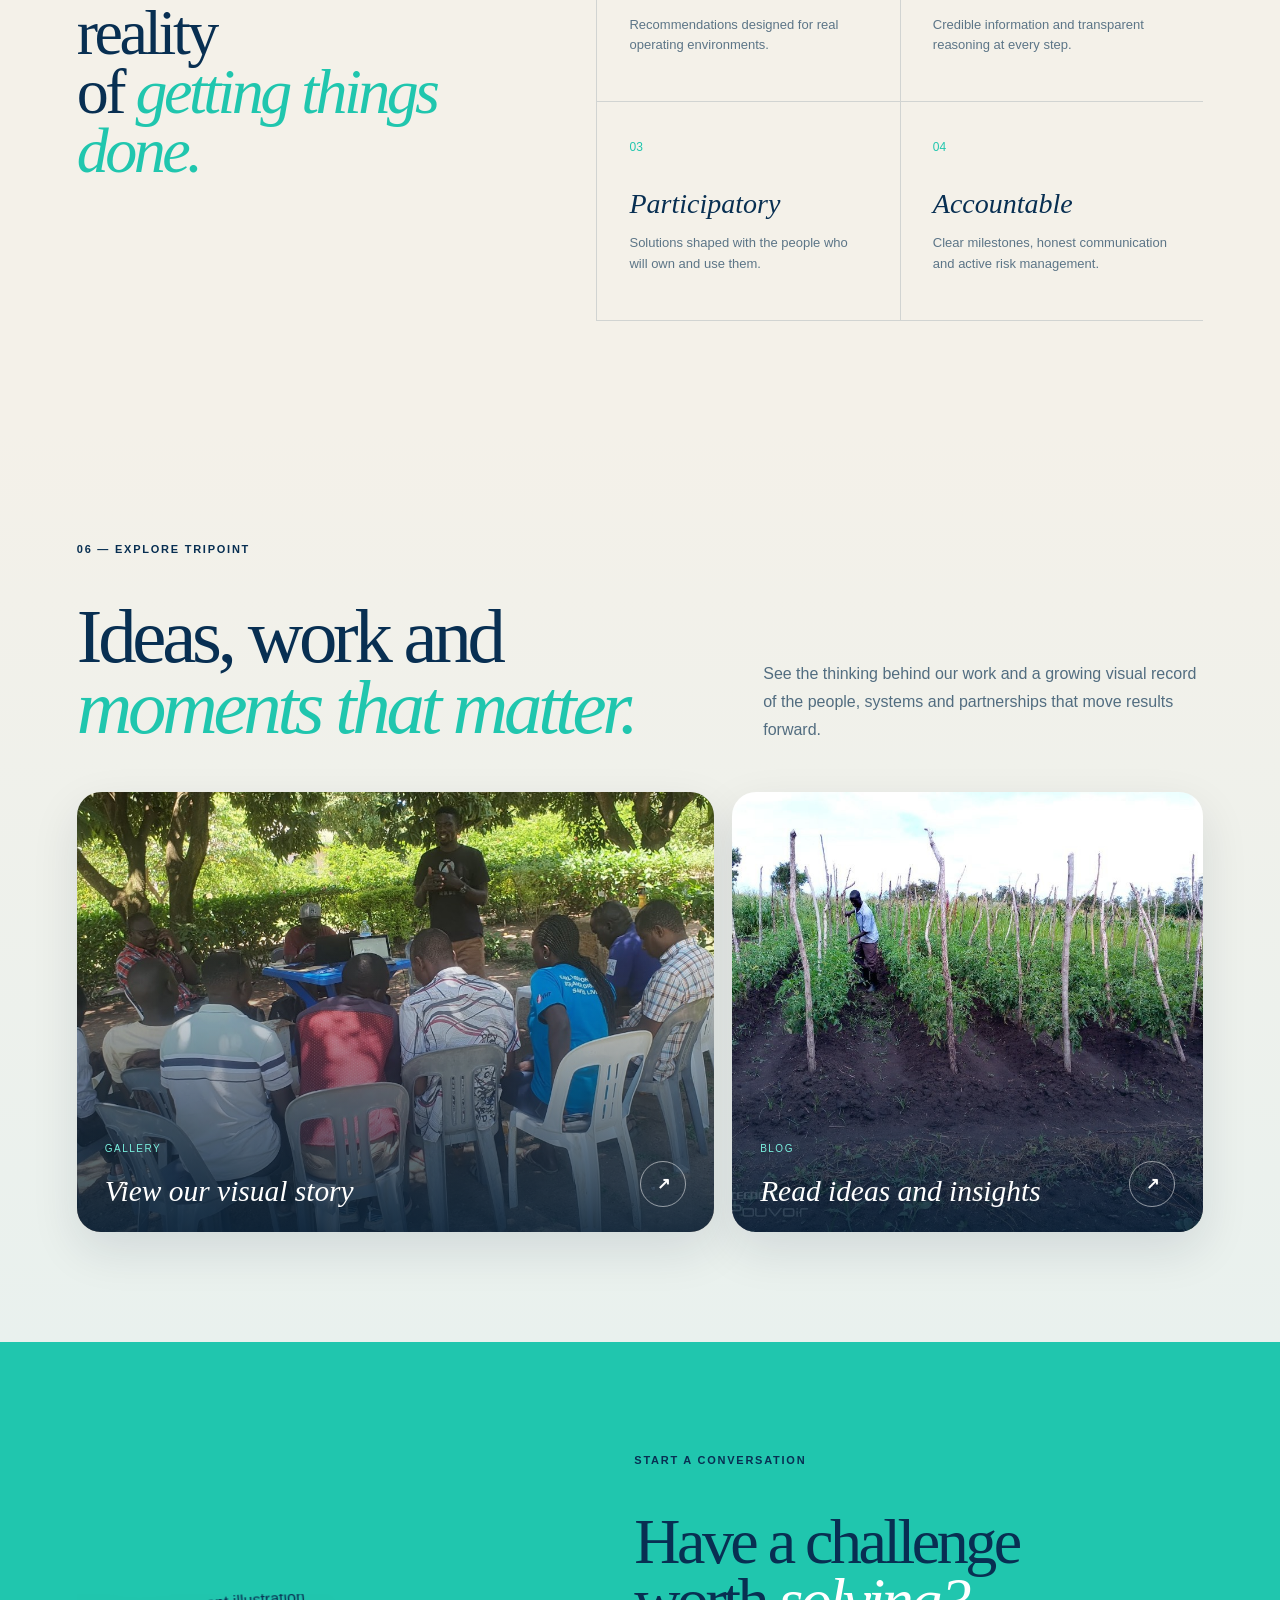
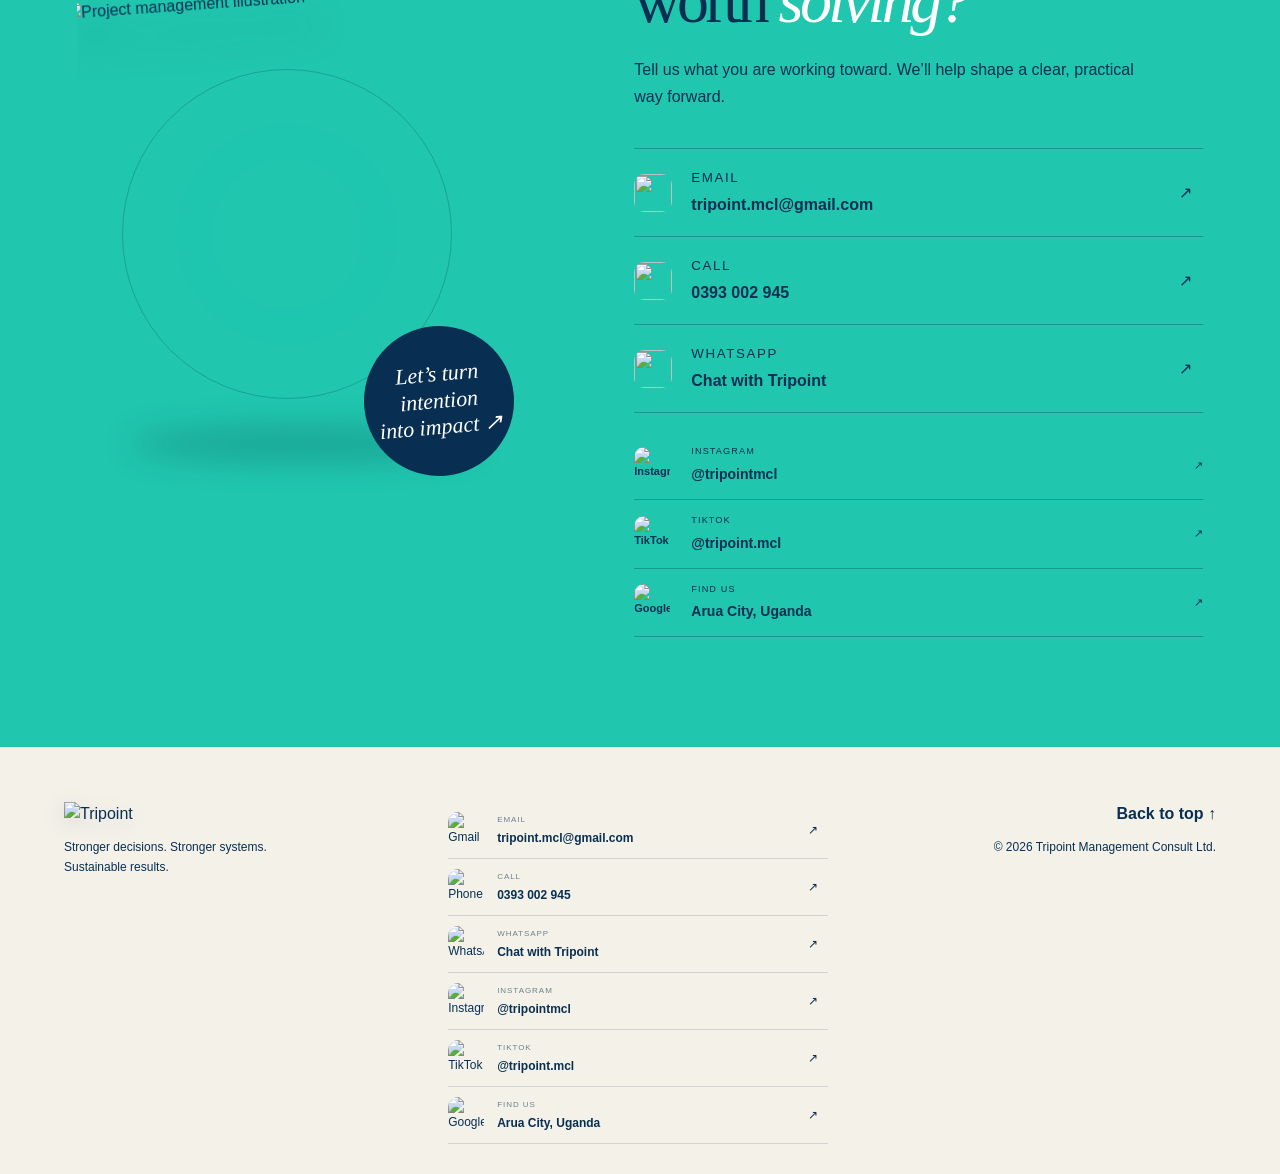
==== commit 9f6ae62a: "Add Home and official social profiles" ====
--- a/index.html
+++ b/index.html
@@ -61,6 +61,10 @@
           "@type": "Country",
           "name": "Uganda"
         },
+        "sameAs": [
+          "https://www.instagram.com/tripointmcl?igsh=d2ttaHVlMGEzZnpx",
+          "https://www.tiktok.com/@tripoint.mcl?_r=1&_t=ZS-98UwJ0Vurgb"
+        ],
         "contactPoint": [
           {
             "@type": "ContactPoint",
@@ -89,13 +93,14 @@
   <header class="site-header" id="top">
     <a class="brand" href="#top" aria-label="Tripoint home"><img src="assets/tripoint-logo-transparent.png" alt="Tripoint Management Consult Limited"></a>
     <nav class="desktop-nav" aria-label="Primary navigation">
+      <a href="index.html">Home</a>
       <a href="about.html">About</a>
       <details class="nav-group"><summary>What we do <span aria-hidden="true">⌄</span></summary><div class="nav-dropdown"><a href="expertise.html">Expertise</a><a href="approach.html">Approach</a><a href="sectors.html">Sectors</a></div></details>
       <a href="gallery.html">Gallery</a><a href="blog.html">Blog</a>
     </nav>
     <a class="nav-cta" href="contact.html">Start a conversation <span>↗</span></a>
     <button class="menu-toggle" aria-expanded="false" aria-controls="mobile-nav" aria-label="Open menu"><span></span><span></span><span></span></button>
-    <nav class="mobile-nav" id="mobile-nav" aria-label="Mobile navigation"><a href="about.html">About</a><details class="mobile-nav-group"><summary>What we do</summary><div><a href="expertise.html">Expertise</a><a href="approach.html">Approach</a><a href="sectors.html">Sectors</a></div></details><a href="gallery.html">Gallery</a><a href="blog.html">Blog</a><a href="contact.html">Contact</a></nav>
+    <nav class="mobile-nav" id="mobile-nav" aria-label="Mobile navigation"><a href="index.html">Home</a><a href="about.html">About</a><details class="mobile-nav-group"><summary>What we do</summary><div><a href="expertise.html">Expertise</a><a href="approach.html">Approach</a><a href="sectors.html">Sectors</a></div></details><a href="gallery.html">Gallery</a><a href="blog.html">Blog</a><a href="contact.html">Contact</a></nav>
   </header>
 
   <main>
@@ -213,10 +218,10 @@
 
     <section class="contact section" id="contact">
       <div class="contact-art reveal"><span class="contact-ring one"></span><span class="contact-ring two"></span><img data-cms-image="home_contact_visual" src="assets/project-management-transparent.png" alt="Project management illustration"><a class="contact-badge" href="contact.html" aria-label="Start a conversation with Tripoint">Let’s turn<br>intention<br>into impact ↗</a></div>
-      <div class="contact-copy reveal"><div class="section-kicker">Start a conversation</div><h2>Have a challenge<br>worth <em>solving?</em></h2><p>Tell us what you are working toward. We’ll help shape a clear, practical way forward.</p><div class="contact-links icon-contact-links"><a href="mailto:tripoint.mcl@gmail.com"><img src="assets/gmail.jpg" alt=""><span><small>Email</small><strong>tripoint.mcl@gmail.com</strong></span><b>↗</b></a><a href="tel:+256393002945"><img src="assets/phone.jpg" alt=""><span><small>Call</small><strong>0393 002 945</strong></span><b>↗</b></a><a href="https://wa.me/256781678974" target="_blank" rel="noopener"><img src="assets/whatsapp.jpg" alt=""><span><small>WhatsApp</small><strong>Chat with Tripoint</strong></span><b>↗</b></a></div><div class="social-links contact-socials"><a href="https://www.instagram.com/" target="_blank" rel="noopener"><img src="assets/instagram.jpg" alt="Instagram"><span><small>Instagram</small><strong>@tripoint.mcl</strong></span><b>↗</b></a><a href="https://www.tiktok.com/" target="_blank" rel="noopener"><img src="assets/tiktok.jpg" alt="TikTok"><span><small>TikTok</small><strong>@tripoint.mcl</strong></span><b>↗</b></a><a href="https://www.google.com/maps/search/?api=1&query=Arua+City+Uganda" target="_blank" rel="noopener"><img src="assets/maps.jpg" alt="Google Maps"><span><small>Find us</small><strong>Arua City, Uganda</strong></span><b>↗</b></a></div></div>
+      <div class="contact-copy reveal"><div class="section-kicker">Start a conversation</div><h2>Have a challenge<br>worth <em>solving?</em></h2><p>Tell us what you are working toward. We’ll help shape a clear, practical way forward.</p><div class="contact-links icon-contact-links"><a href="mailto:tripoint.mcl@gmail.com"><img src="assets/gmail.jpg" alt=""><span><small>Email</small><strong>tripoint.mcl@gmail.com</strong></span><b>↗</b></a><a href="tel:+256393002945"><img src="assets/phone.jpg" alt=""><span><small>Call</small><strong>0393 002 945</strong></span><b>↗</b></a><a href="https://wa.me/256781678974" target="_blank" rel="noopener"><img src="assets/whatsapp.jpg" alt=""><span><small>WhatsApp</small><strong>Chat with Tripoint</strong></span><b>↗</b></a></div><div class="social-links contact-socials"><a href="https://www.instagram.com/tripointmcl?igsh=d2ttaHVlMGEzZnpx" target="_blank" rel="noopener"><img src="assets/instagram.jpg" alt="Instagram"><span><small>Instagram</small><strong>@tripointmcl</strong></span><b>↗</b></a><a href="https://www.tiktok.com/@tripoint.mcl?_r=1&amp;_t=ZS-98UwJ0Vurgb" target="_blank" rel="noopener"><img src="assets/tiktok.jpg" alt="TikTok"><span><small>TikTok</small><strong>@tripoint.mcl</strong></span><b>↗</b></a><a href="https://www.google.com/maps/search/?api=1&query=Arua+City+Uganda" target="_blank" rel="noopener"><img src="assets/maps.jpg" alt="Google Maps"><span><small>Find us</small><strong>Arua City, Uganda</strong></span><b>↗</b></a></div></div>
     </section>
   </main>
 
-  <footer><div class="footer-brand"><img src="assets/tripoint-logo-transparent.png" alt="Tripoint"><p>Stronger decisions. Stronger systems.<br>Sustainable results.</p></div><div class="social-links footer-socials"><a href="mailto:tripoint.mcl@gmail.com"><img src="assets/gmail.jpg" alt="Gmail"><span><small>Email</small><strong>tripoint.mcl@gmail.com</strong></span><b>↗</b></a><a href="tel:+256393002945"><img src="assets/phone.jpg" alt="Phone"><span><small>Call</small><strong>0393 002 945</strong></span><b>↗</b></a><a href="https://wa.me/256781678974" target="_blank" rel="noopener"><img src="assets/whatsapp.jpg" alt="WhatsApp"><span><small>WhatsApp</small><strong>Chat with Tripoint</strong></span><b>↗</b></a><a href="https://www.instagram.com/" target="_blank" rel="noopener"><img src="assets/instagram.jpg" alt="Instagram"><span><small>Instagram</small><strong>@tripoint.mcl</strong></span><b>↗</b></a><a href="https://www.tiktok.com/" target="_blank" rel="noopener"><img src="assets/tiktok.jpg" alt="TikTok"><span><small>TikTok</small><strong>@tripoint.mcl</strong></span><b>↗</b></a><a href="https://www.google.com/maps/search/?api=1&query=Arua+City+Uganda" target="_blank" rel="noopener"><img src="assets/maps.jpg" alt="Google Maps"><span><small>Find us</small><strong>Arua City, Uganda</strong></span><b>↗</b></a></div><div class="footer-end"><a class="back-to-top" href="#top">Back to top ↑</a><p>© <span id="year"></span> Tripoint Management Consult Ltd.</p></div></footer>
+  <footer><div class="footer-brand"><img src="assets/tripoint-logo-transparent.png" alt="Tripoint"><p>Stronger decisions. Stronger systems.<br>Sustainable results.</p></div><div class="social-links footer-socials"><a href="mailto:tripoint.mcl@gmail.com"><img src="assets/gmail.jpg" alt="Gmail"><span><small>Email</small><strong>tripoint.mcl@gmail.com</strong></span><b>↗</b></a><a href="tel:+256393002945"><img src="assets/phone.jpg" alt="Phone"><span><small>Call</small><strong>0393 002 945</strong></span><b>↗</b></a><a href="https://wa.me/256781678974" target="_blank" rel="noopener"><img src="assets/whatsapp.jpg" alt="WhatsApp"><span><small>WhatsApp</small><strong>Chat with Tripoint</strong></span><b>↗</b></a><a href="https://www.instagram.com/tripointmcl?igsh=d2ttaHVlMGEzZnpx" target="_blank" rel="noopener"><img src="assets/instagram.jpg" alt="Instagram"><span><small>Instagram</small><strong>@tripointmcl</strong></span><b>↗</b></a><a href="https://www.tiktok.com/@tripoint.mcl?_r=1&amp;_t=ZS-98UwJ0Vurgb" target="_blank" rel="noopener"><img src="assets/tiktok.jpg" alt="TikTok"><span><small>TikTok</small><strong>@tripoint.mcl</strong></span><b>↗</b></a><a href="https://www.google.com/maps/search/?api=1&query=Arua+City+Uganda" target="_blank" rel="noopener"><img src="assets/maps.jpg" alt="Google Maps"><span><small>Find us</small><strong>Arua City, Uganda</strong></span><b>↗</b></a></div><div class="footer-end"><a class="back-to-top" href="#top">Back to top ↑</a><p>© <span id="year"></span> Tripoint Management Consult Ltd.</p></div></footer>
 </body>
 </html>
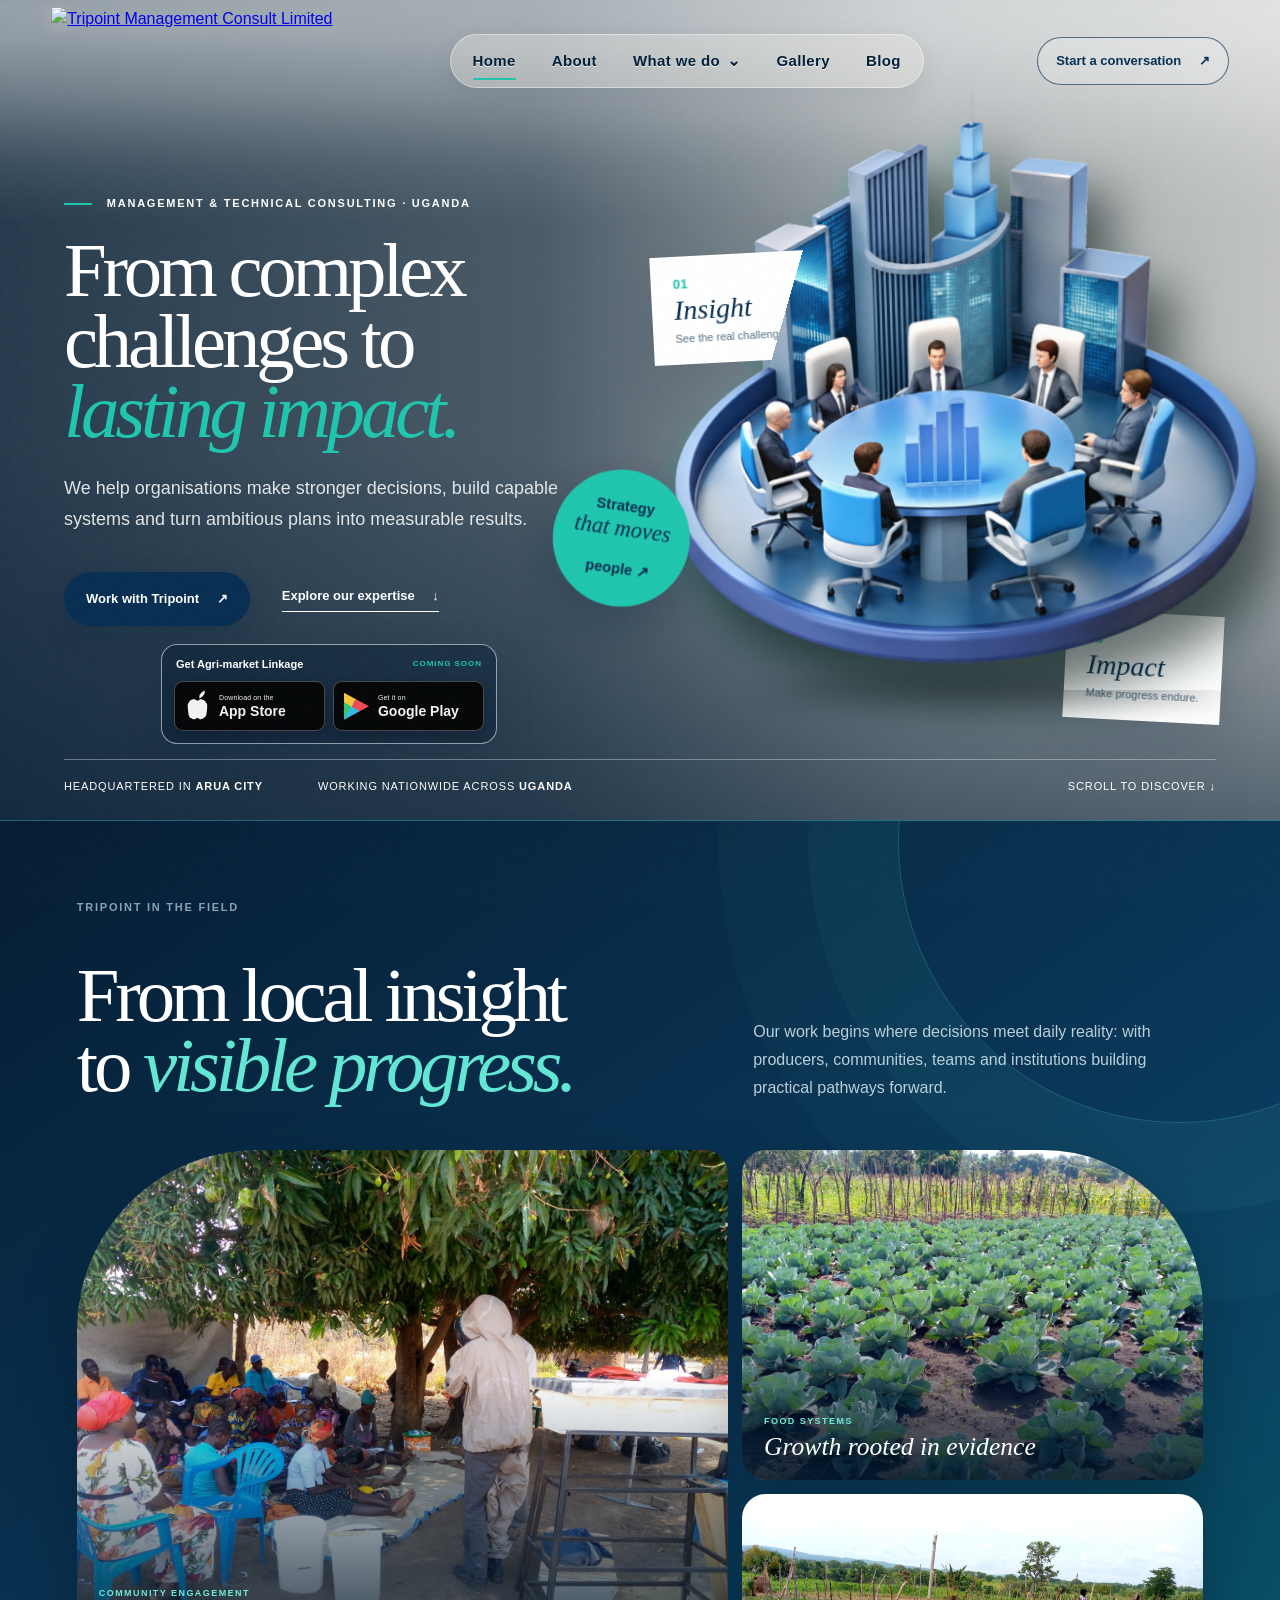
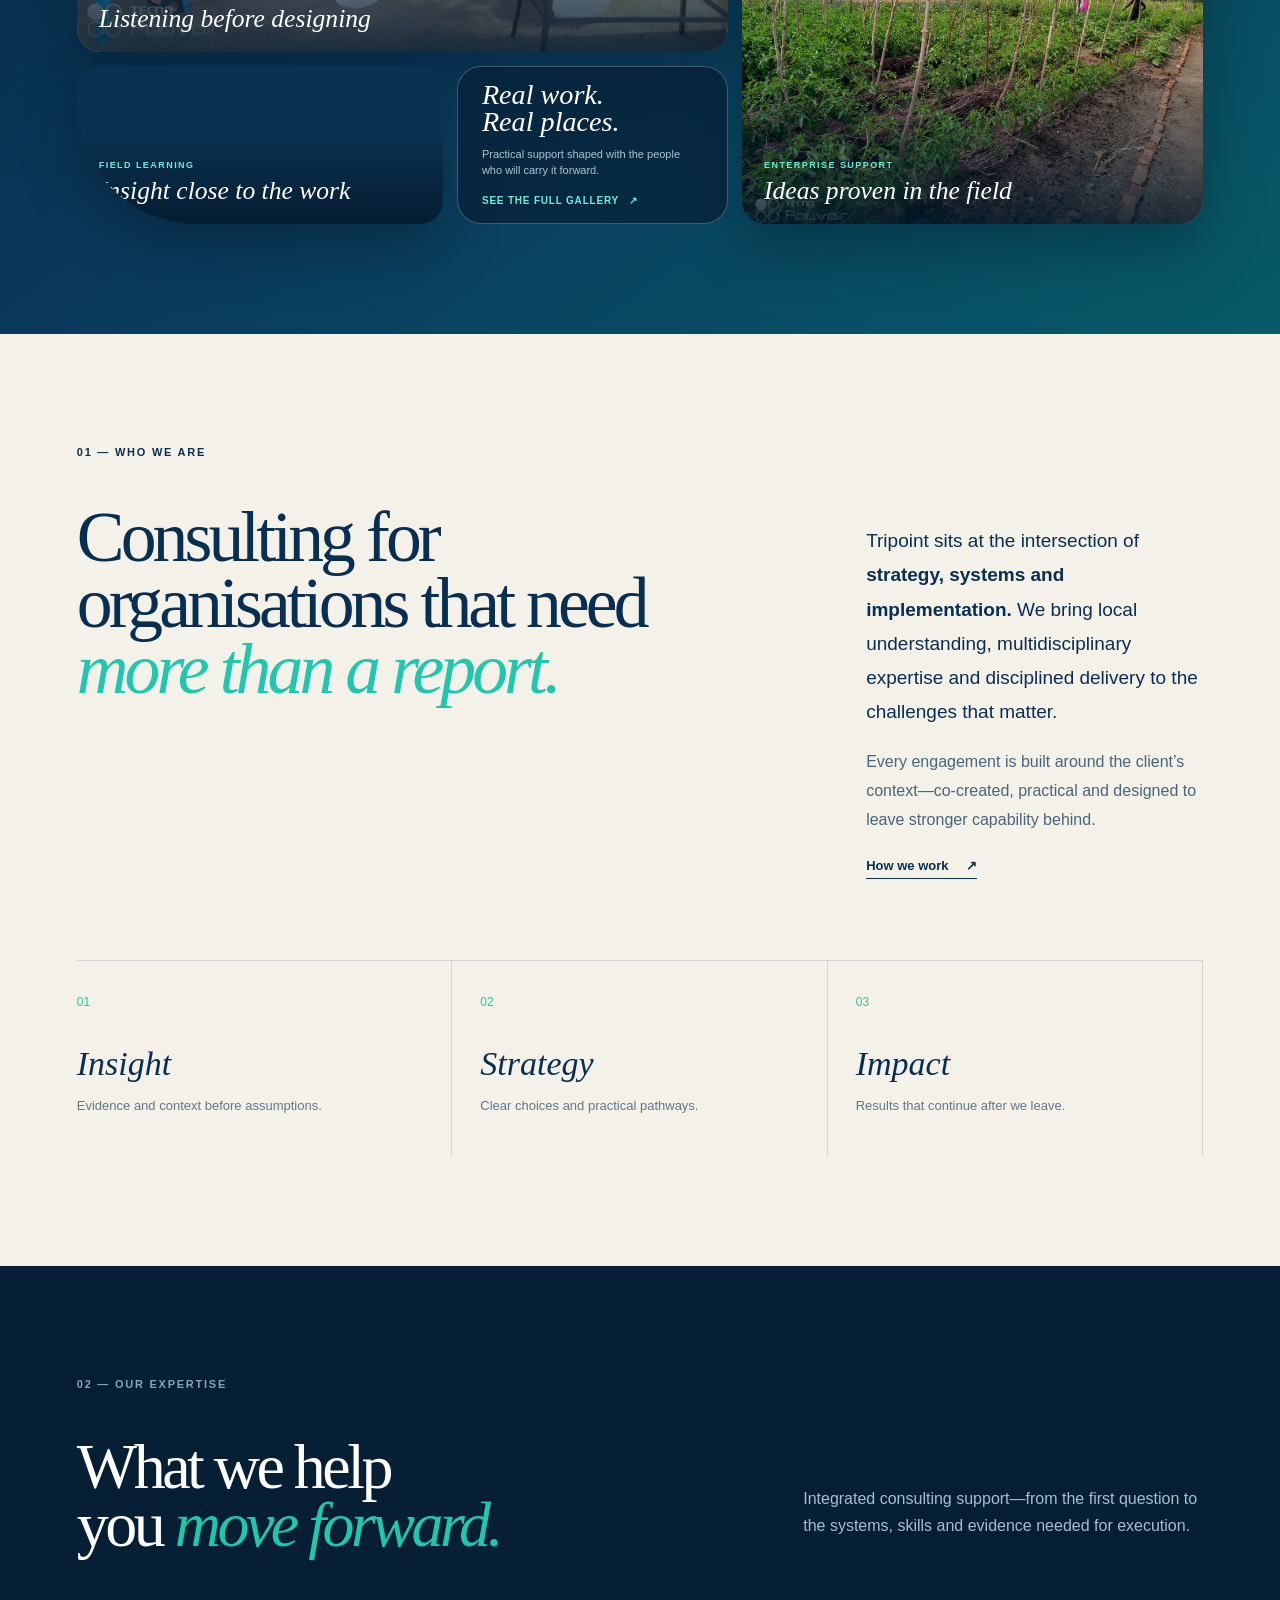
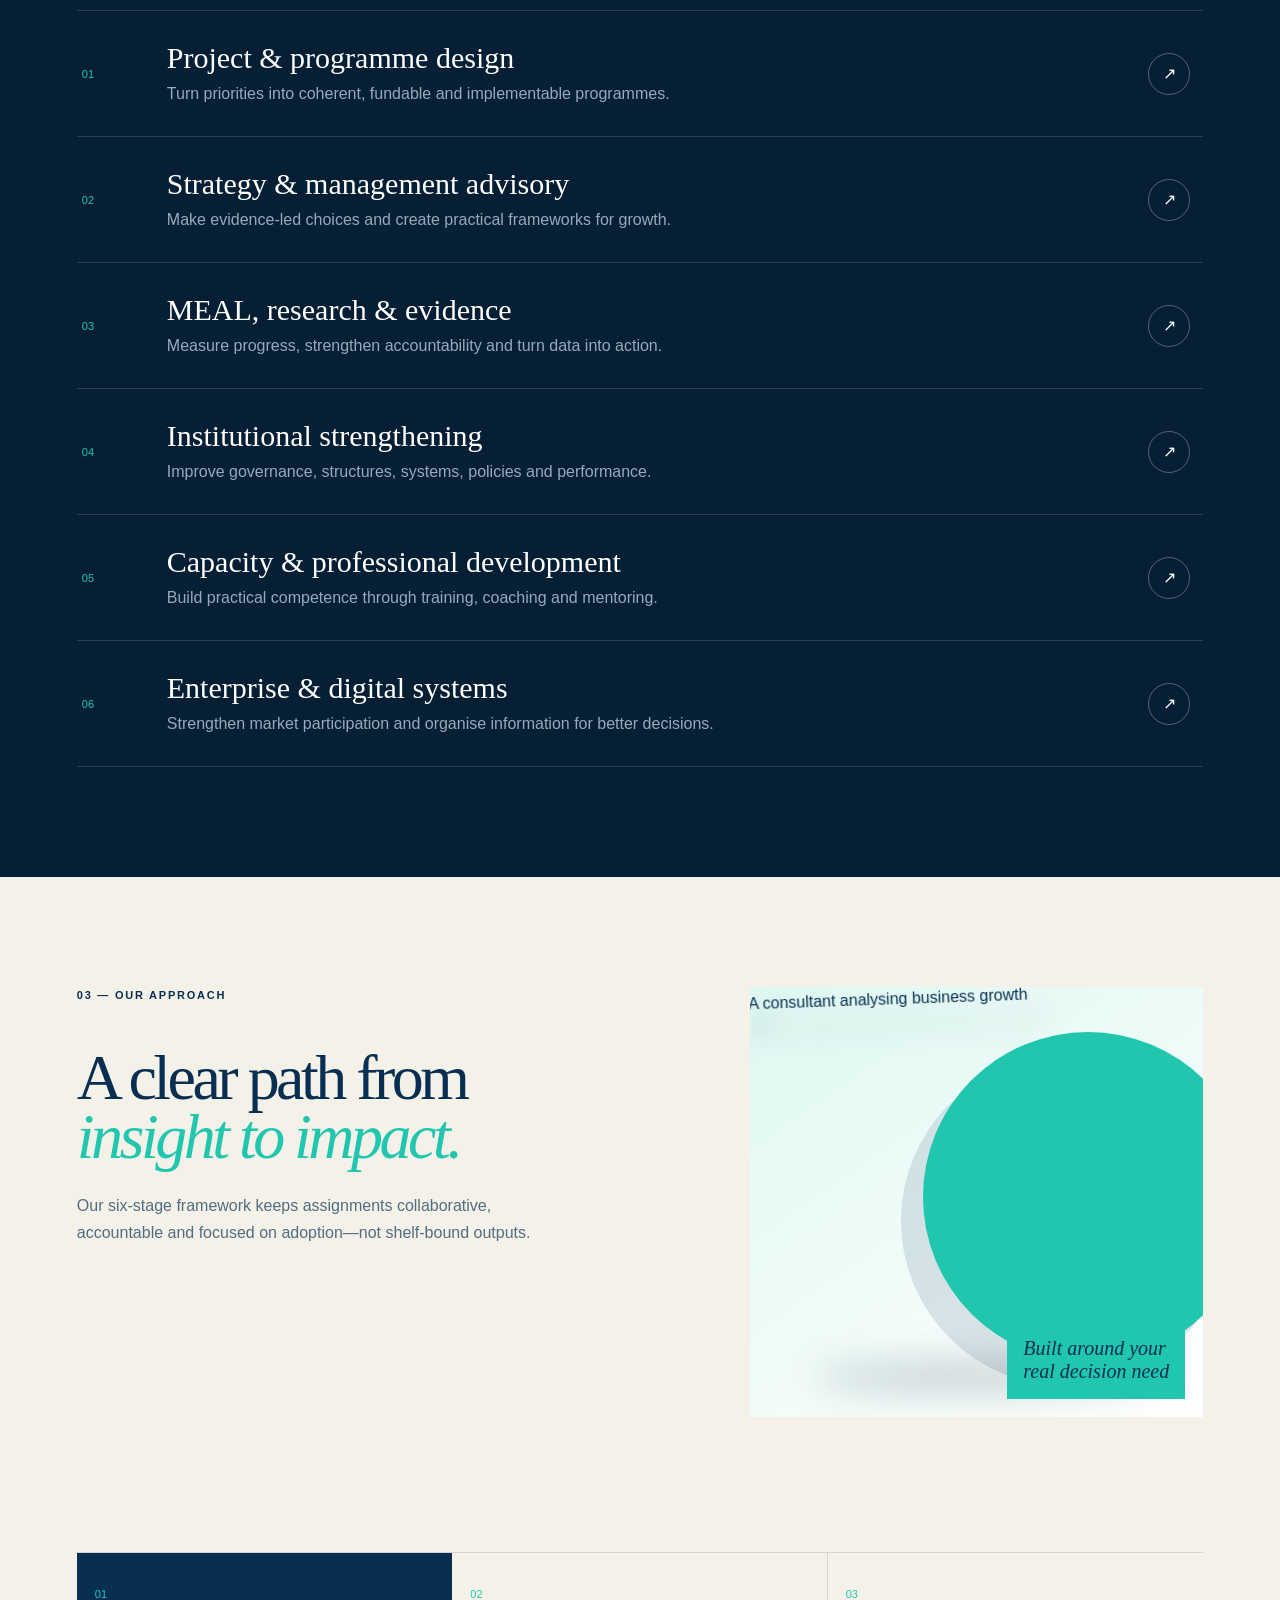
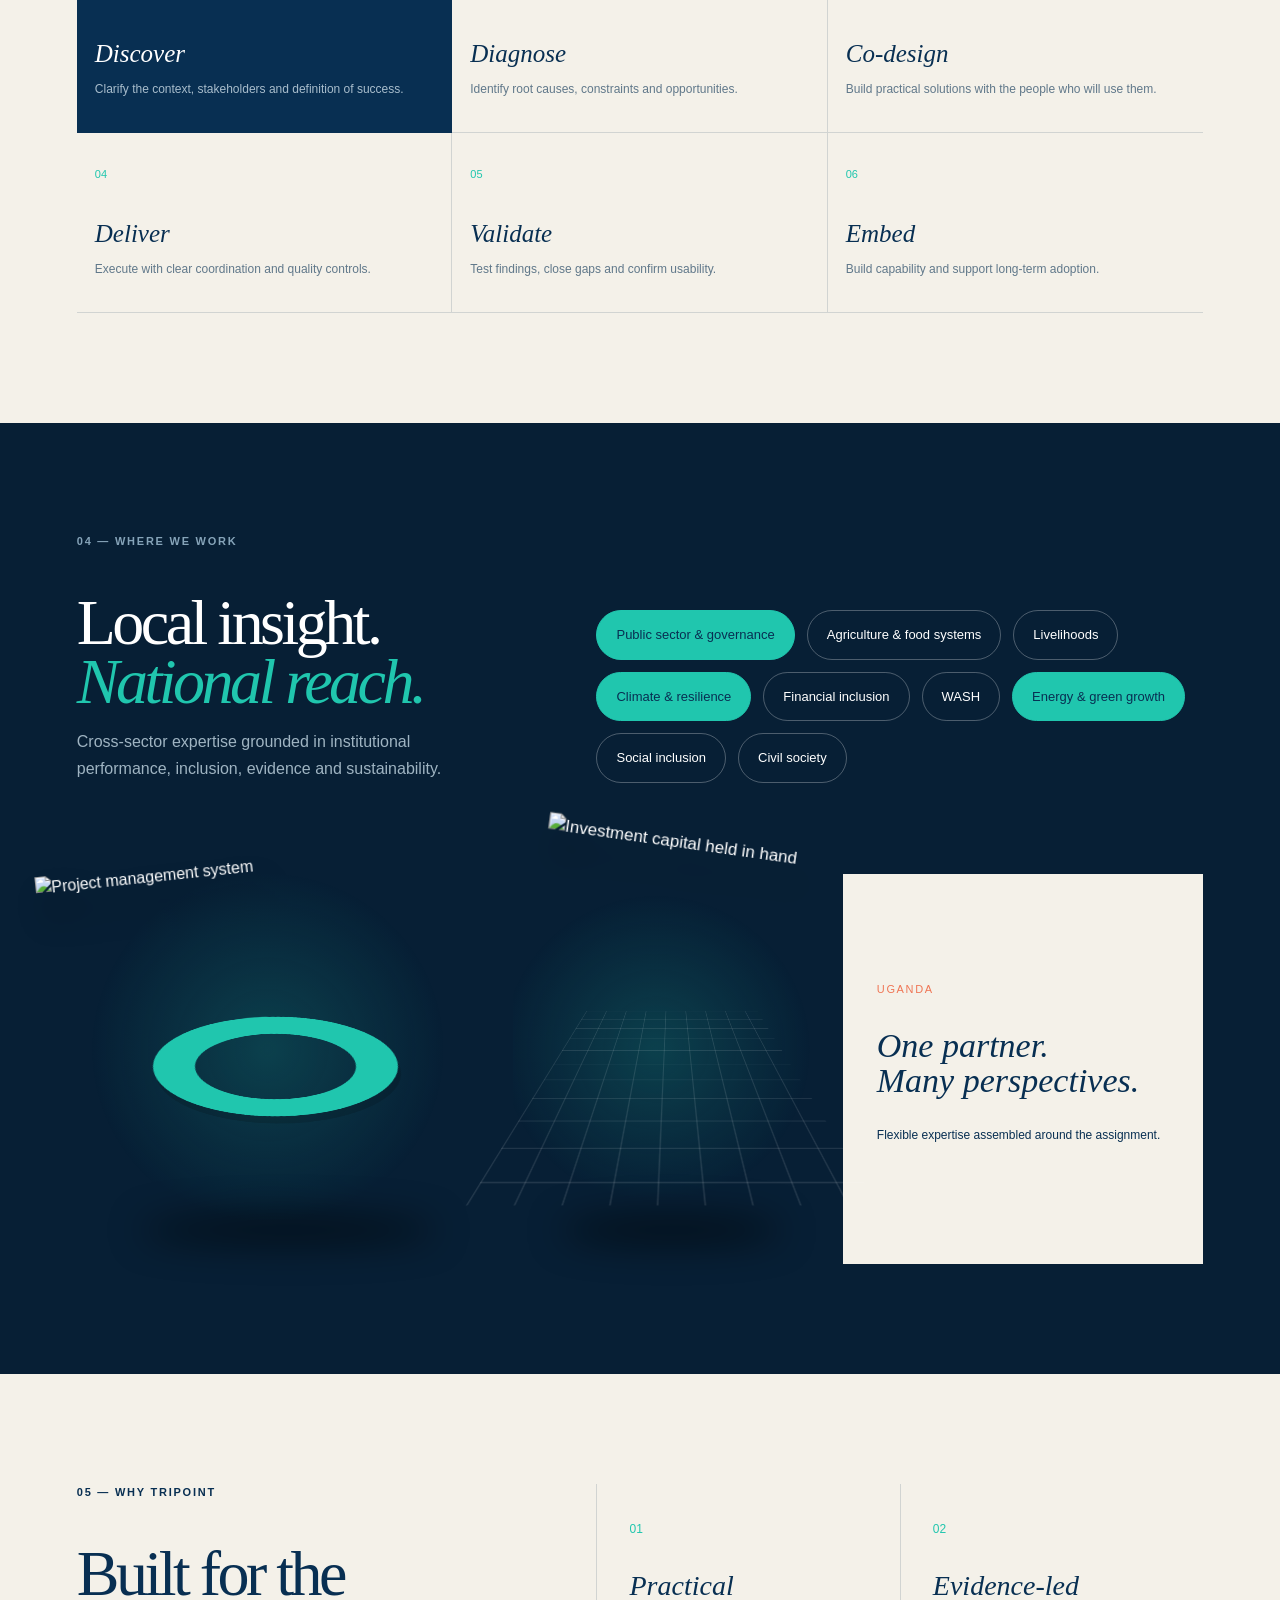
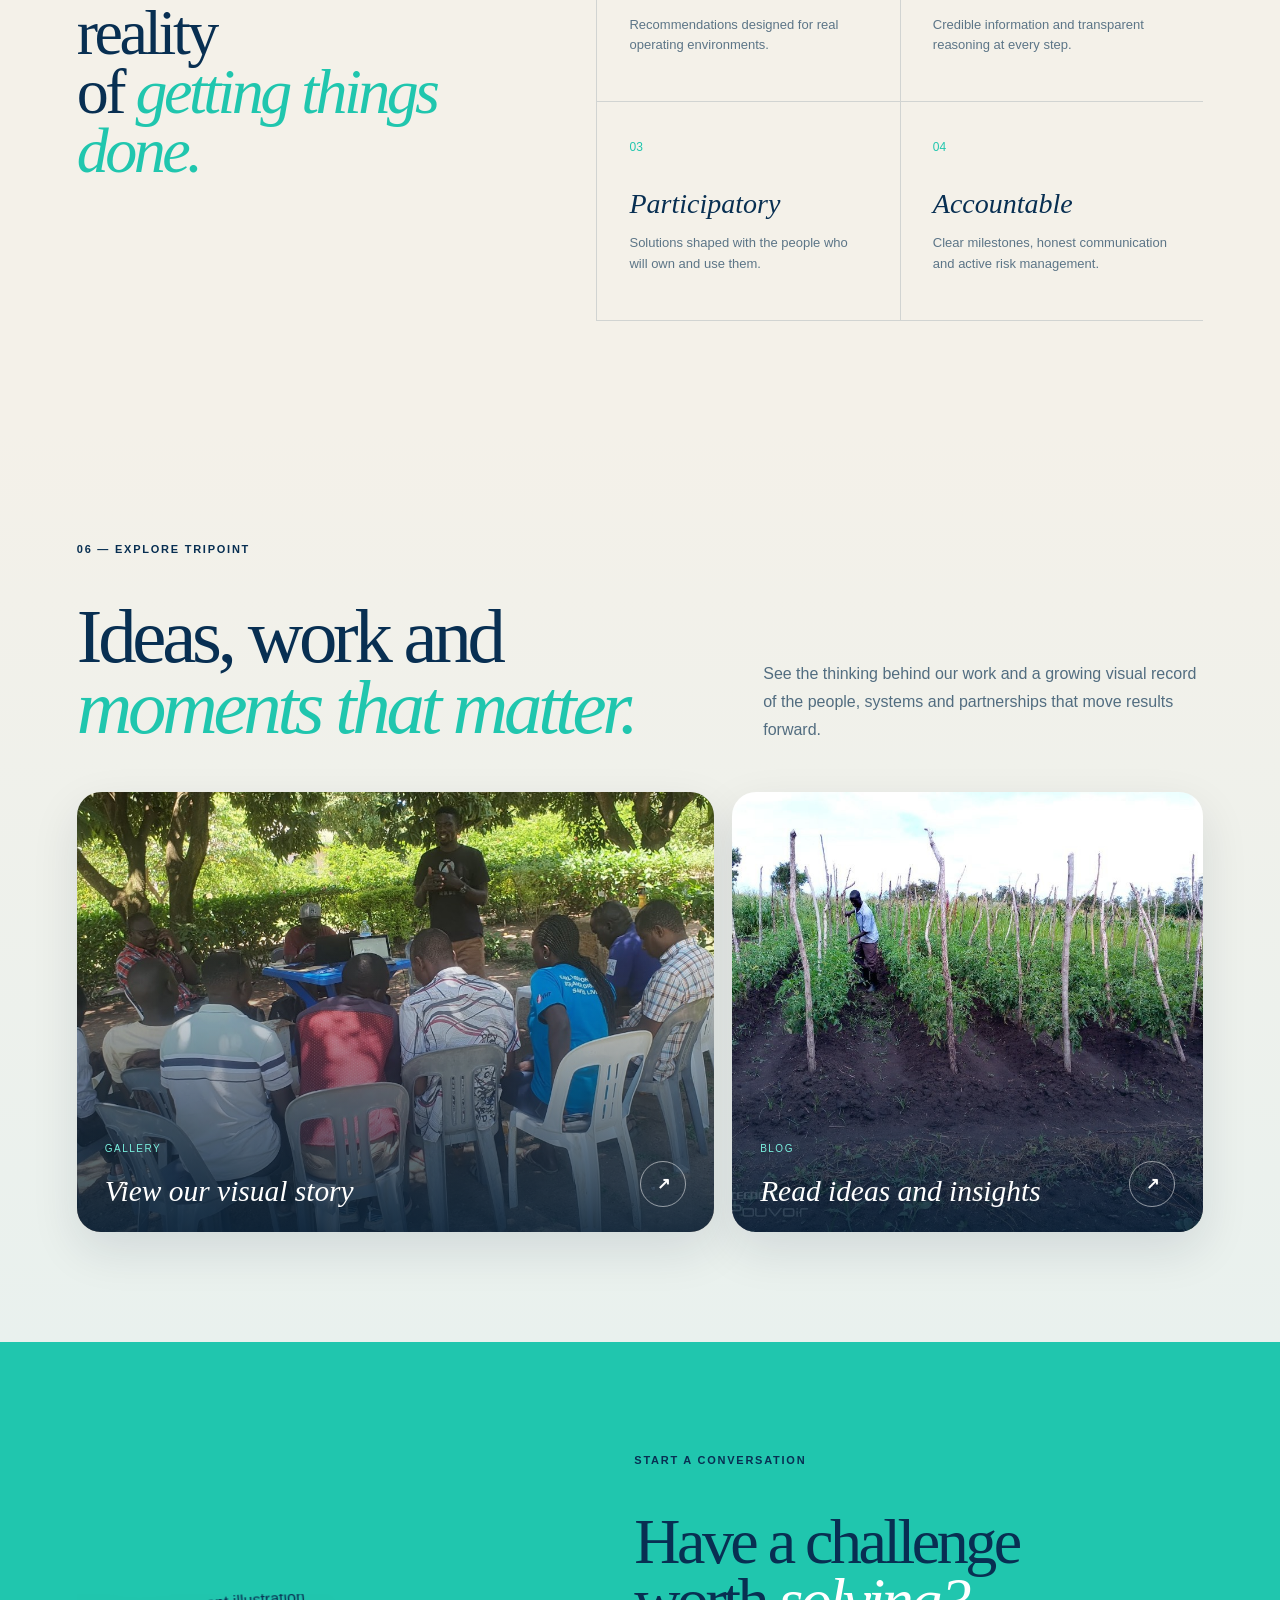
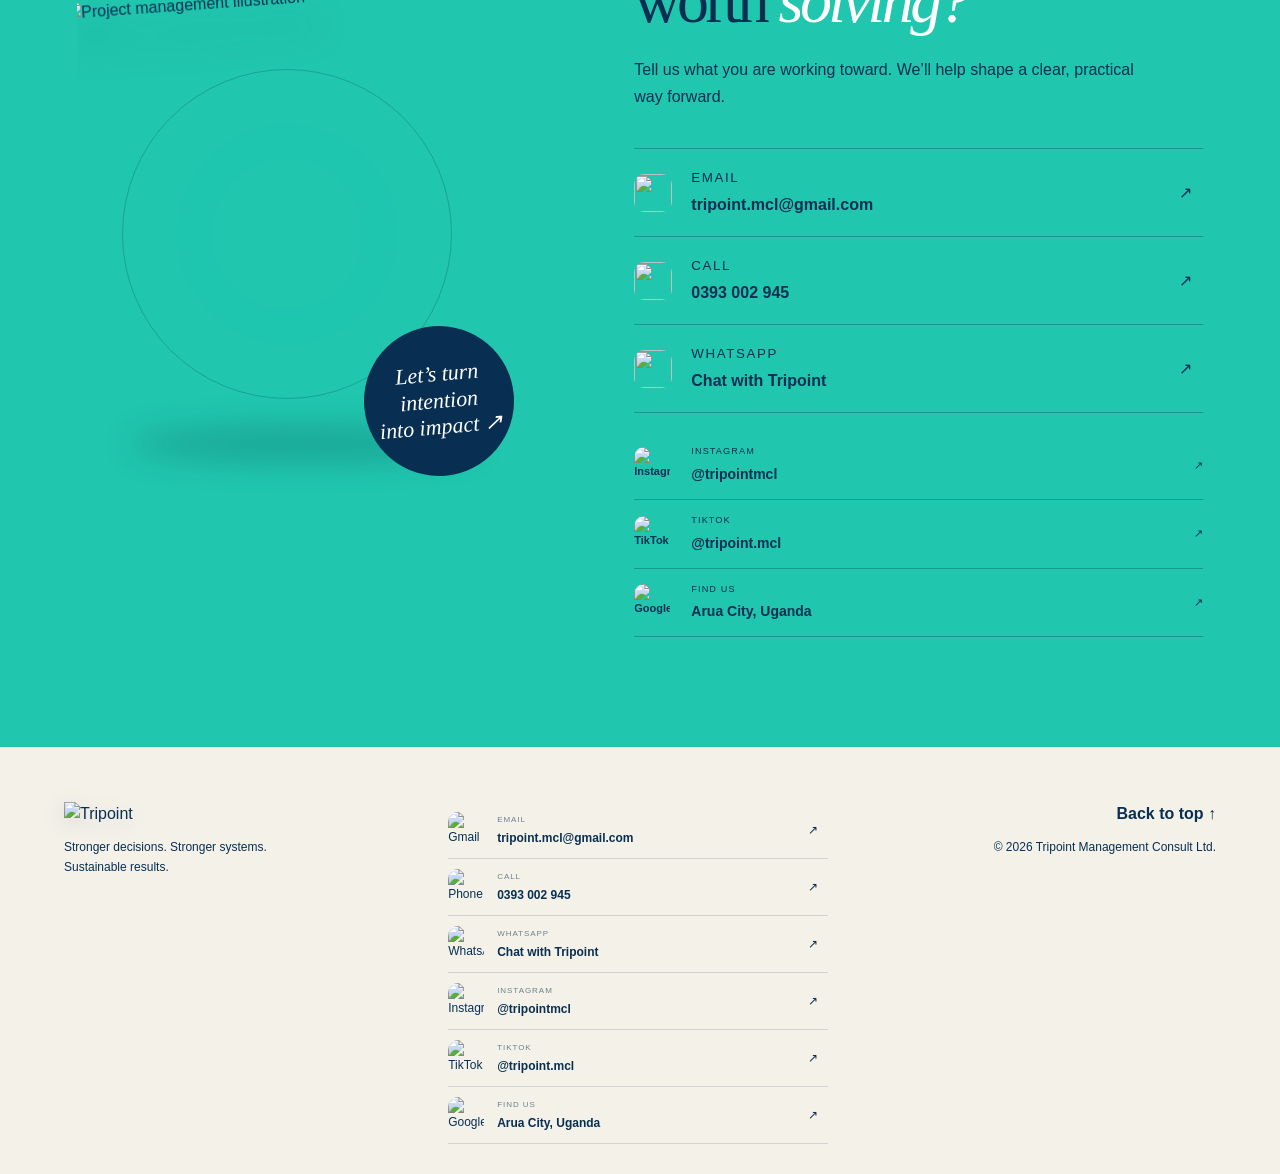
==== commit ad7b317f: "Strengthen technical SEO and search identity" ====
--- a/index.html
+++ b/index.html
@@ -8,8 +8,10 @@
   <meta name="robots" content="index,follow,max-image-preview:large">
   <meta name="author" content="Tripoint Management Consult Limited">
   <link rel="canonical" href="https://www.tripointmcl.com/">
-  <link rel="icon" type="image/png" href="/assets/tripoint-logo-transparent.png">
-  <link rel="apple-touch-icon" href="/assets/tripoint-logo-transparent.png">
+  <link rel="icon" type="image/png" sizes="192x192" href="/assets/tripoint-favicon-192.png">
+  <link rel="apple-touch-icon" sizes="192x192" href="/assets/tripoint-favicon-192.png">
+  <link rel="sitemap" type="application/xml" title="Sitemap" href="/sitemap.xml">
+  <link rel="preload" as="image" href="/assets/hero-handshake-background.jpg" fetchpriority="high">
   <meta name="theme-color" content="#082f52">
   <meta property="og:locale" content="en_UG">
   <meta property="og:type" content="website">
@@ -40,16 +42,18 @@
         "@type": "Organization",
         "@id": "https://www.tripointmcl.com/#organization",
         "name": "Tripoint Management Consult Limited",
-        "alternateName": "Tripoint MCL",
+        "legalName": "Tripoint Management Consult Limited",
+        "alternateName": ["Tripoint MCL", "Tripoint Management Consult Ltd"],
         "url": "https://www.tripointmcl.com/",
         "logo": {
           "@type": "ImageObject",
-          "url": "https://www.tripointmcl.com/assets/tripoint-logo-transparent.png",
-          "width": 199,
-          "height": 198
+          "url": "https://www.tripointmcl.com/assets/tripoint-favicon-192.png",
+          "width": 192,
+          "height": 192
         },
         "image": "https://www.tripointmcl.com/assets/uploads/tripoint-community-demonstration.jpg",
         "description": "A Ugandan management and technical consulting firm helping organisations turn complex challenges into practical action and lasting results.",
+        "slogan": "Stronger decisions. Stronger systems. Sustainable results.",
         "email": "tripoint.mcl@gmail.com",
         "telephone": "+256393002945",
         "address": {
@@ -65,6 +69,55 @@
           "https://www.instagram.com/tripointmcl?igsh=d2ttaHVlMGEzZnpx",
           "https://www.tiktok.com/@tripoint.mcl?_r=1&_t=ZS-98UwJ0Vurgb"
         ],
+        "knowsAbout": [
+          "Project and programme design",
+          "Project and programme management",
+          "Monitoring, evaluation, accountability and learning",
+          "Research and knowledge management",
+          "Strategy and management advisory",
+          "Institutional strengthening",
+          "Capacity development",
+          "Enterprise and agribusiness development",
+          "Digital management systems"
+        ],
+        "hasOfferCatalog": {
+          "@type": "OfferCatalog",
+          "name": "Management and technical consulting services",
+          "itemListElement": [
+            {
+              "@type": "Offer",
+              "itemOffered": {
+                "@type": "Service",
+                "name": "Project and programme consulting",
+                "url": "https://www.tripointmcl.com/expertise.html"
+              }
+            },
+            {
+              "@type": "Offer",
+              "itemOffered": {
+                "@type": "Service",
+                "name": "Monitoring, evaluation, accountability and learning",
+                "url": "https://www.tripointmcl.com/expertise.html"
+              }
+            },
+            {
+              "@type": "Offer",
+              "itemOffered": {
+                "@type": "Service",
+                "name": "Research, strategy and institutional strengthening",
+                "url": "https://www.tripointmcl.com/expertise.html"
+              }
+            },
+            {
+              "@type": "Offer",
+              "itemOffered": {
+                "@type": "Service",
+                "name": "Agribusiness and enterprise development",
+                "url": "https://www.tripointmcl.com/expertise.html"
+              }
+            }
+          ]
+        },
         "contactPoint": [
           {
             "@type": "ContactPoint",
@@ -122,7 +175,7 @@
       </div>
       <div class="hero-art reveal" aria-label="A three-dimensional boardroom scene representing management, strategy and growth">
         <div class="hero-orbit orbit-one"></div><div class="hero-orbit orbit-two"></div>
-        <img class="hero-cutout hero-boardroom" data-cms-image="home_hero_art" src="assets/hero-boardroom-city-3d.png" alt="Three-dimensional executive boardroom and city skyline">
+        <img class="hero-cutout hero-boardroom" data-cms-image="home_hero_art" src="assets/hero-boardroom-city-3d.png" alt="Three-dimensional executive boardroom and city skyline" width="1254" height="1254" loading="eager" fetchpriority="high" decoding="async">
         <div class="floating-card card-insight"><small>01</small><strong>Insight</strong><p>See the real challenge.</p></div>
         <div class="floating-card card-impact"><small>03</small><strong>Impact</strong><p>Make progress endure.</p></div>
         <a class="stamp" href="approach.html" aria-label="Explore Tripoint's approach">Strategy<br><span>that moves</span><br>people ↗</a>
